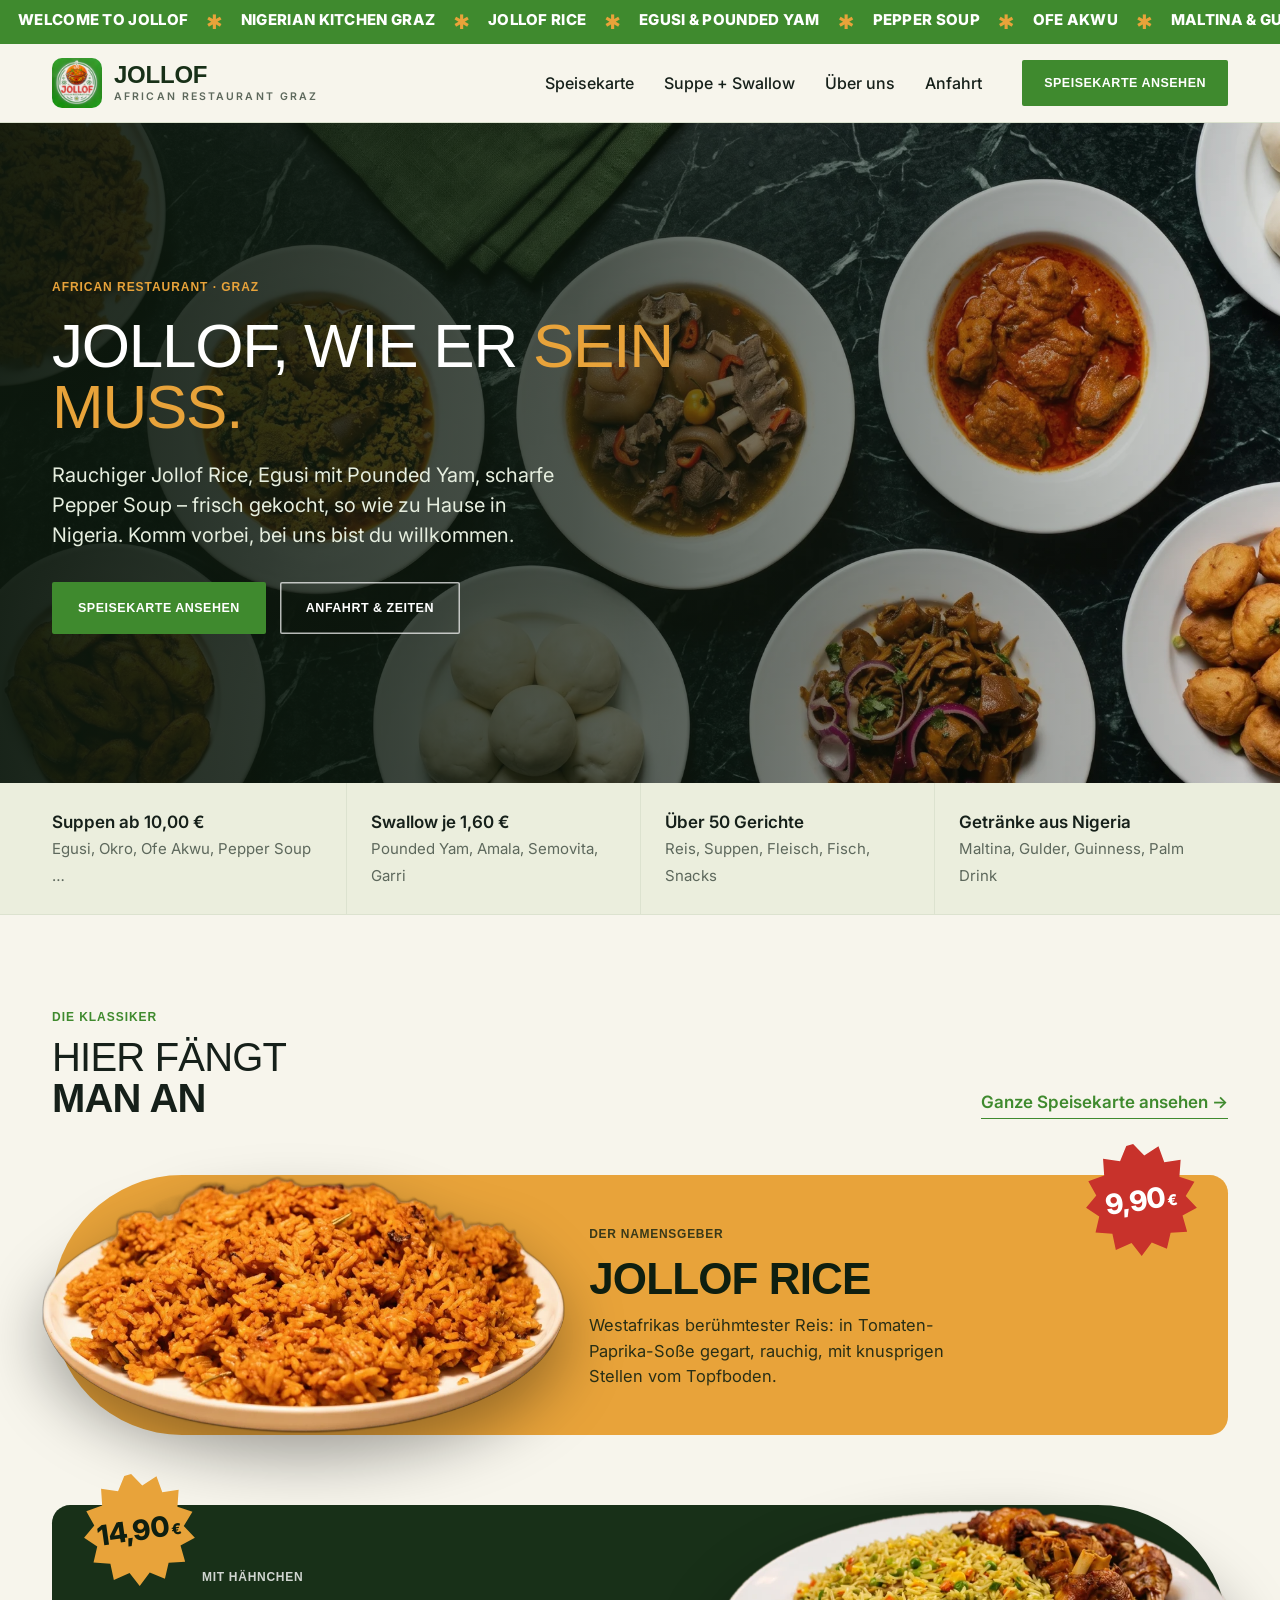
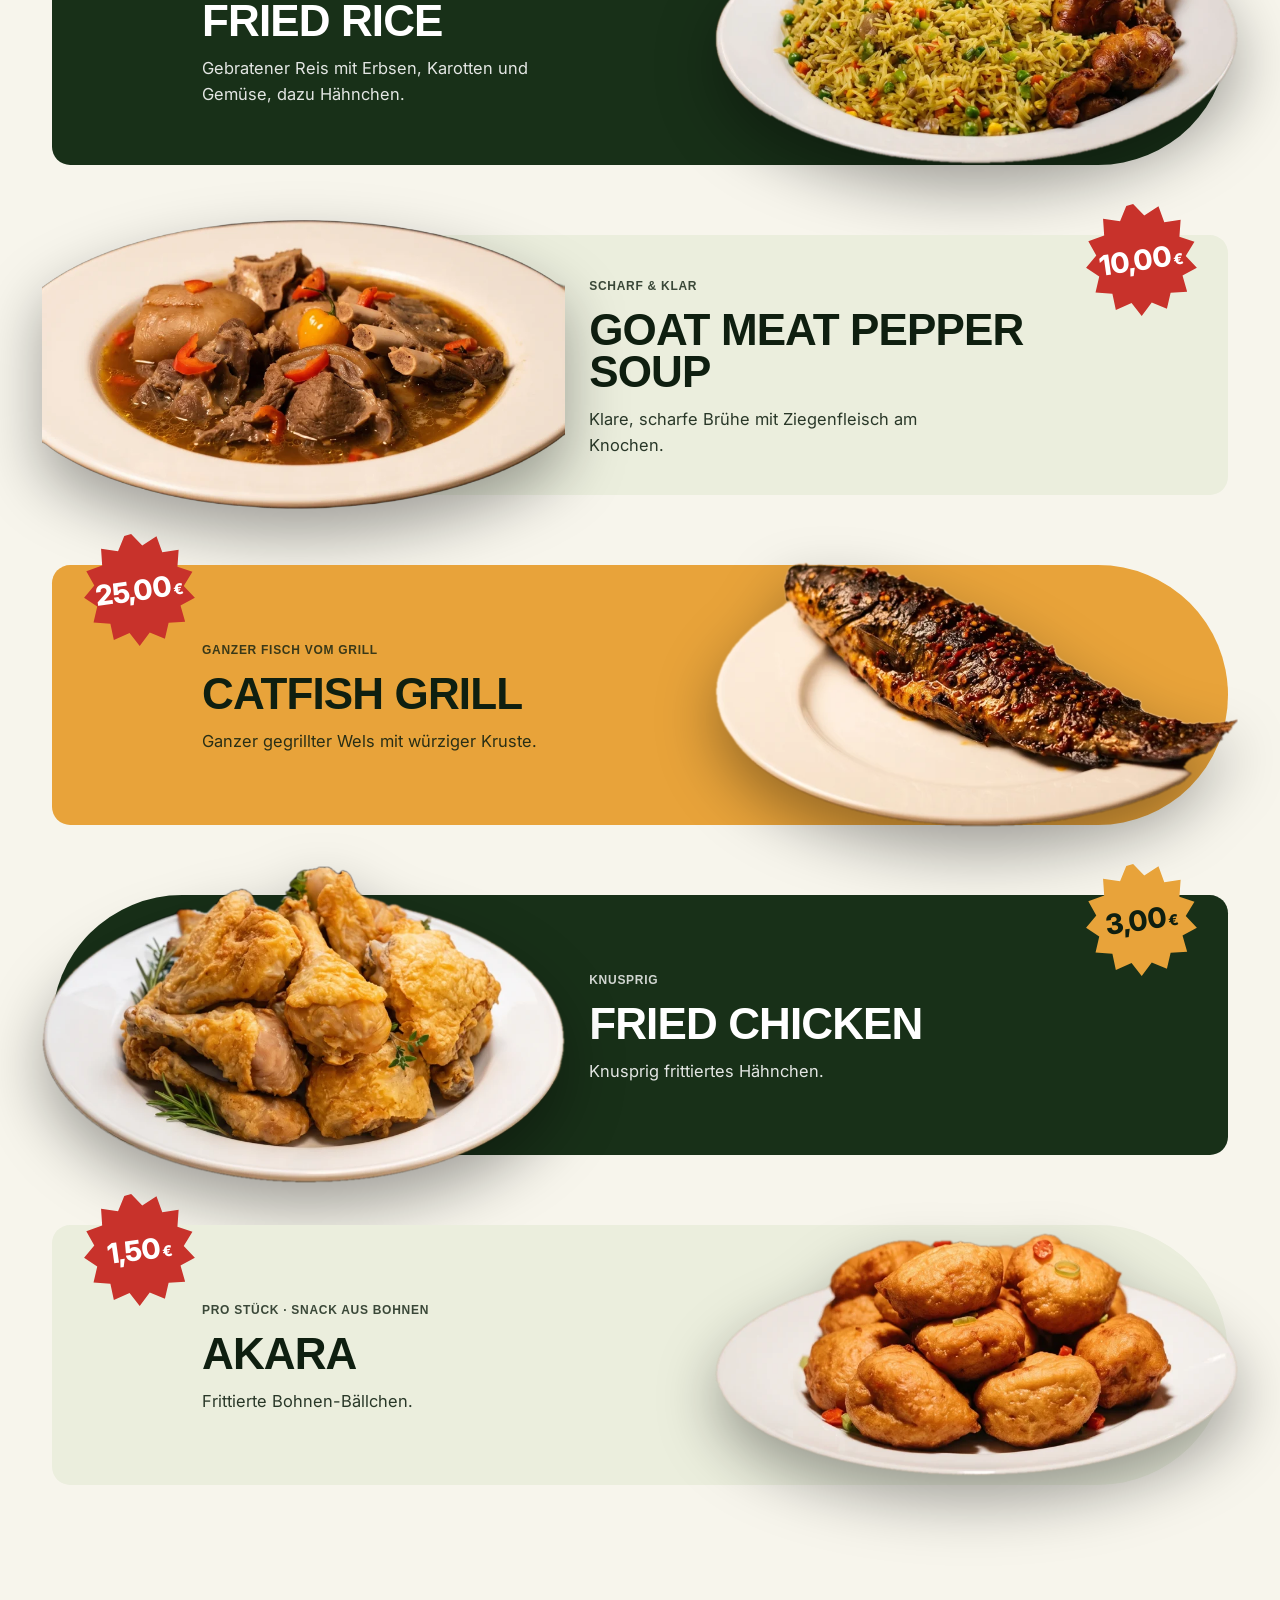
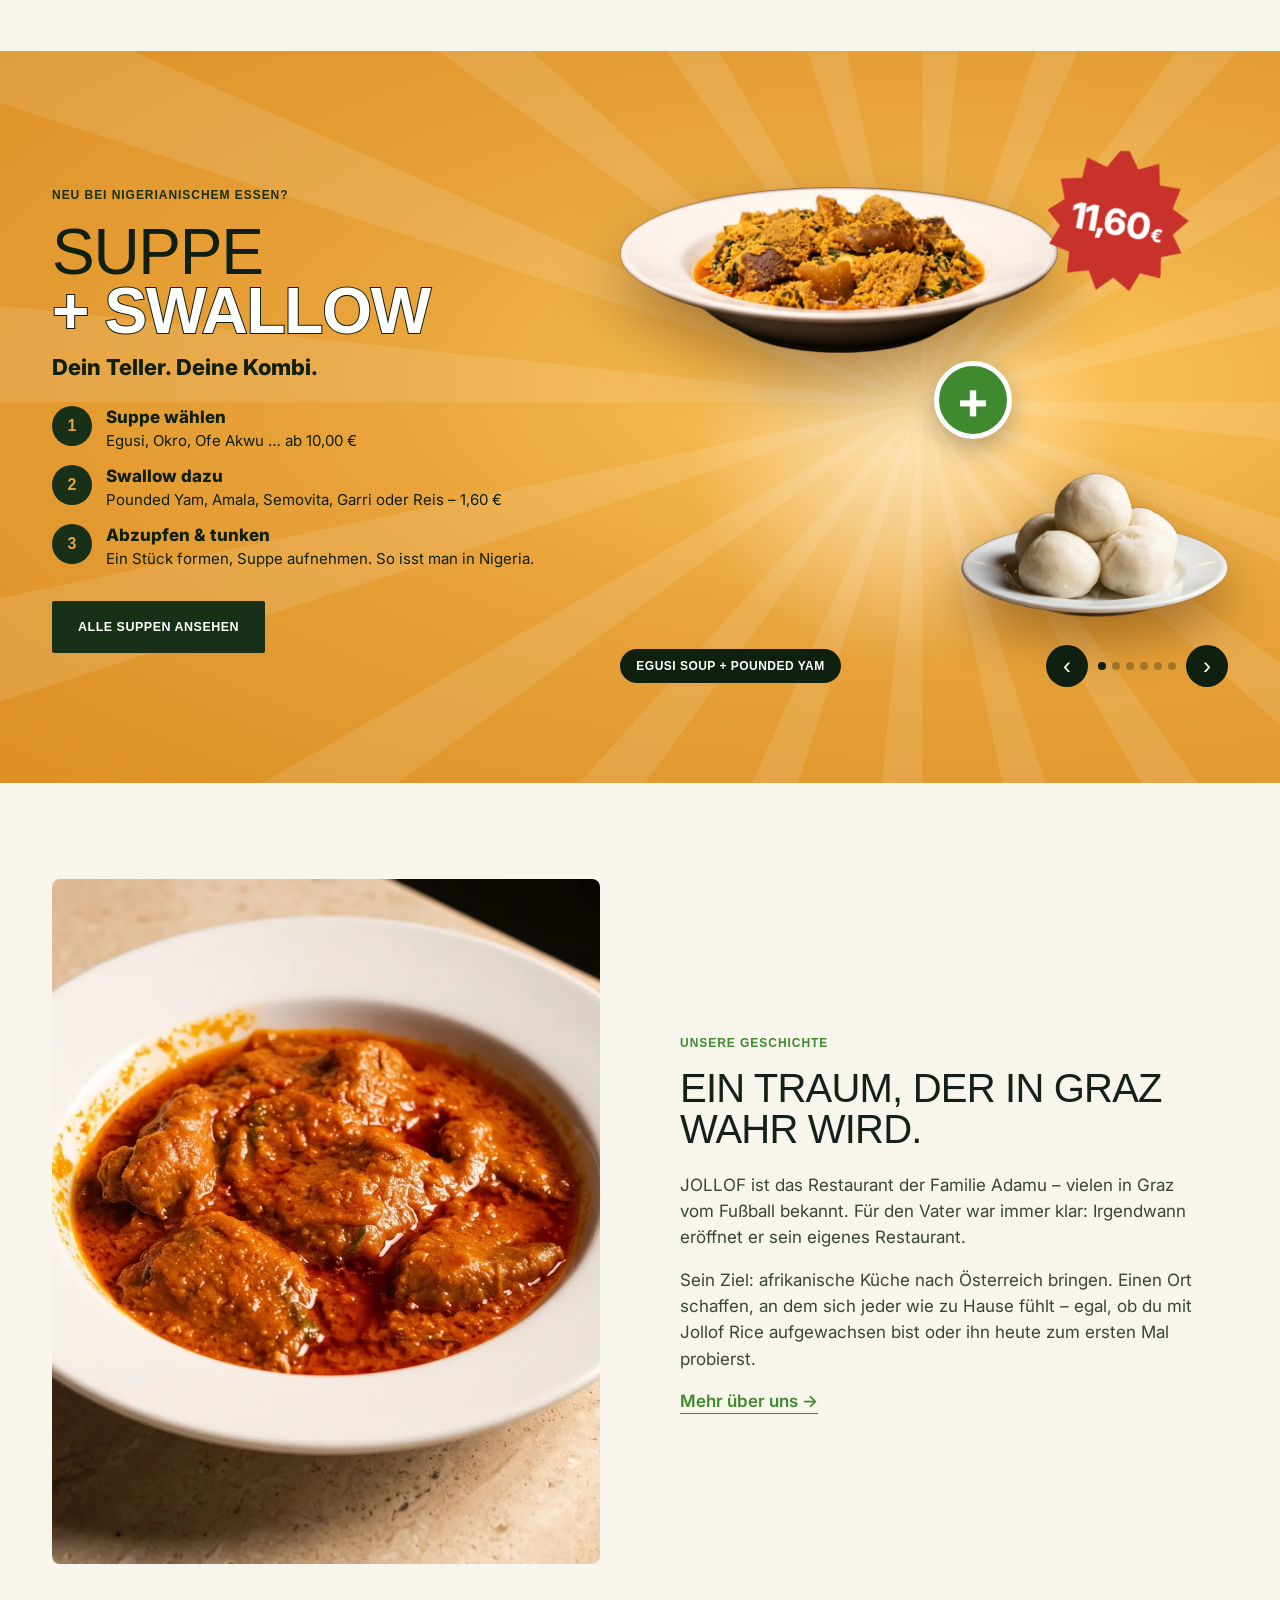
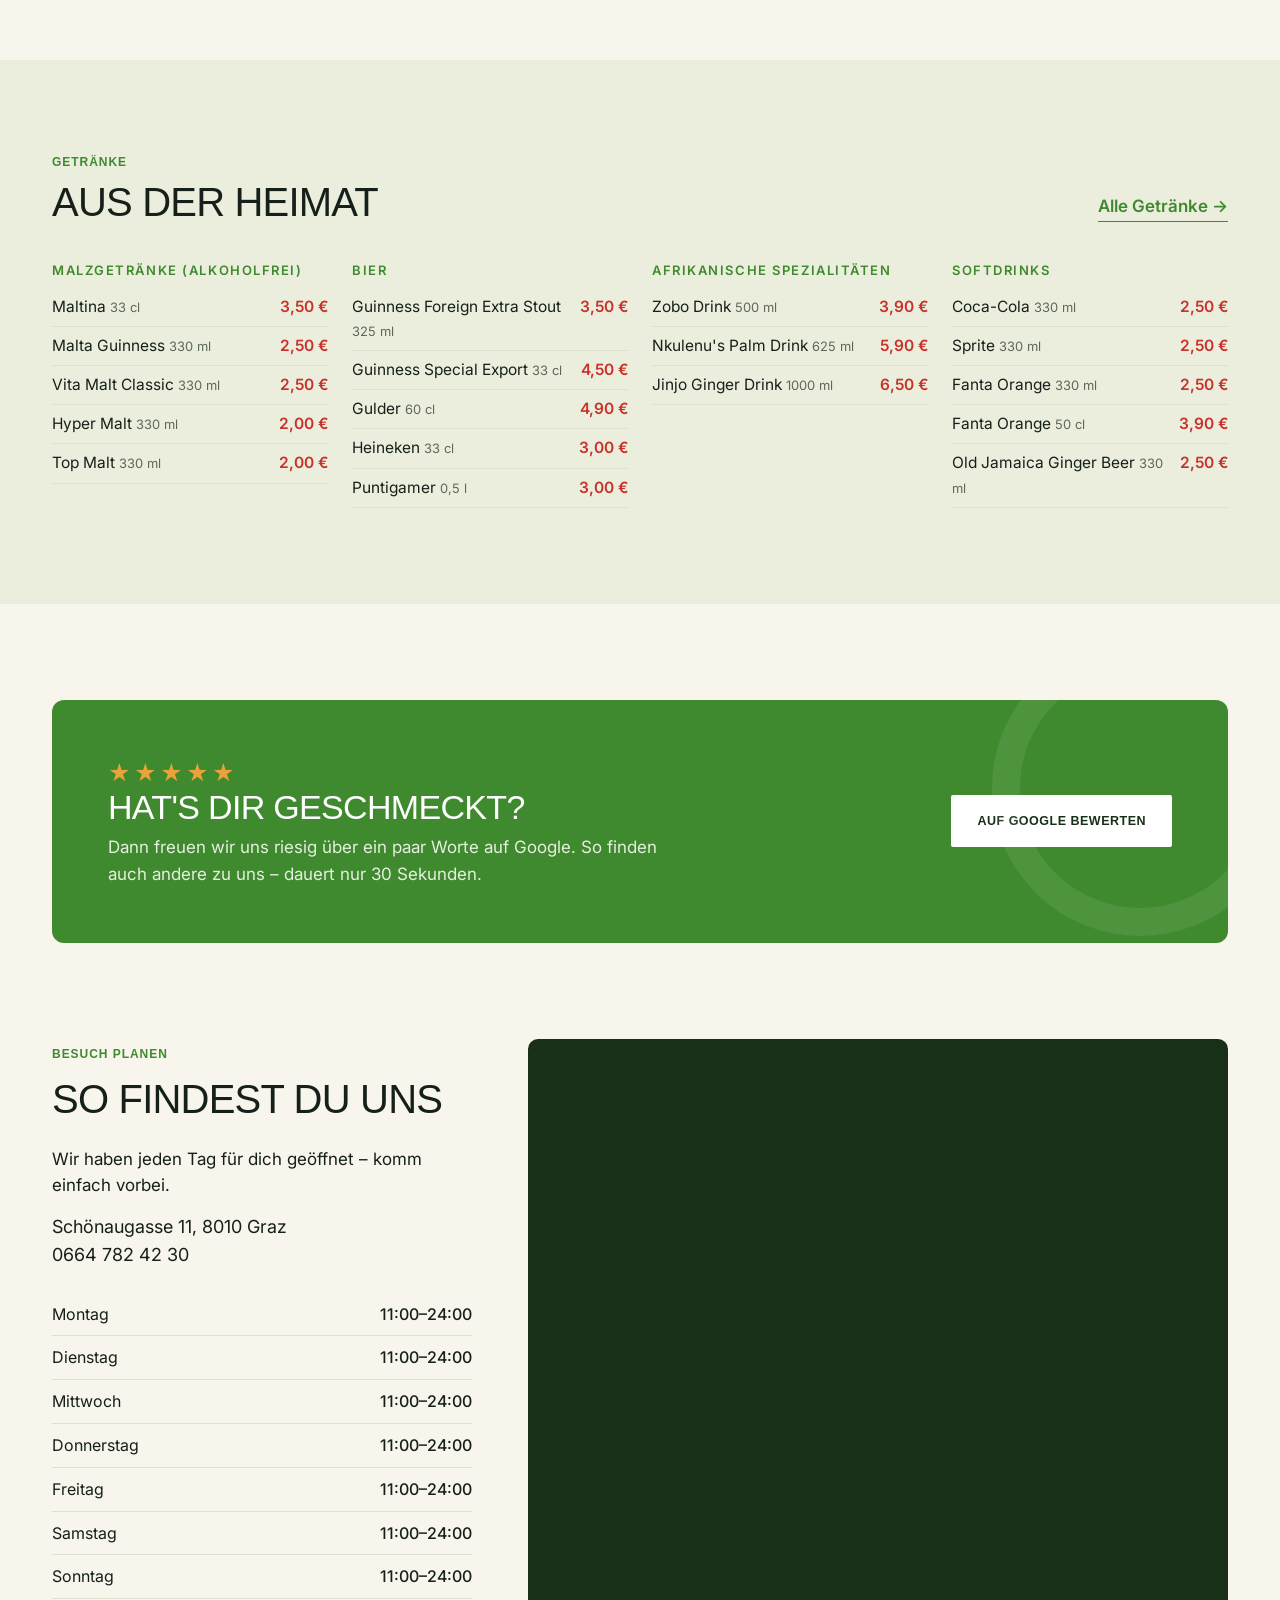
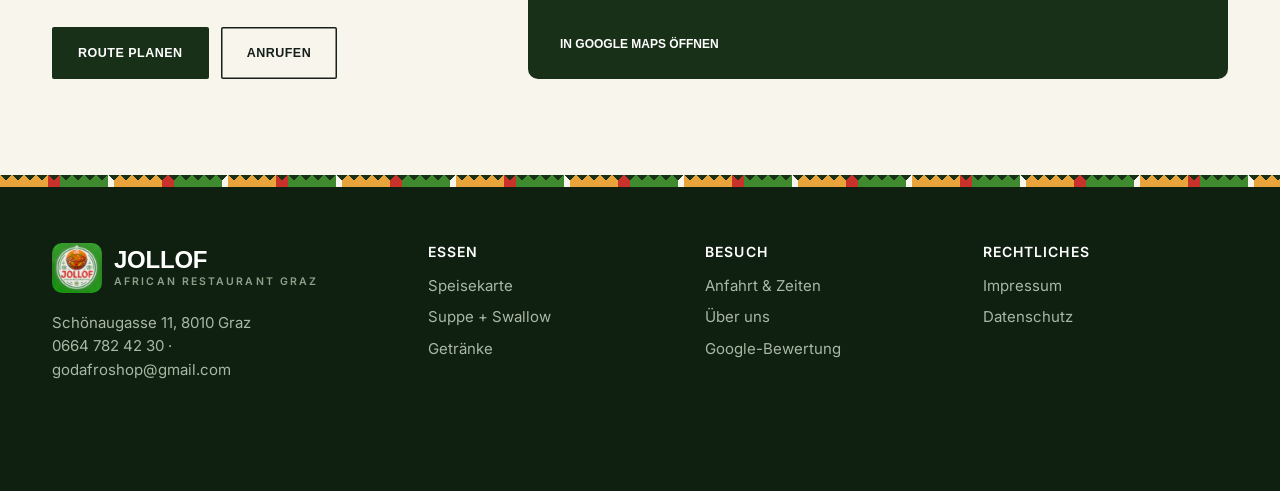
==== index.html @ a64e34a7 "Website-Update 2026-11-02 13:17" ====
<!doctype html>
<html lang="de">
<head>
<meta charset="utf-8">
<meta name="viewport" content="width=device-width, initial-scale=1">
<title>JOLLOF Graz – Nigerianisches &amp; afrikanisches Restaurant | Schönaugasse 11</title>
<meta name="description" content="JOLLOF in Graz: nigerianische und afrikanische Küche – Jollof Rice, Egusi mit Pounded Yam, Pepper Soup und mehr. Täglich 11–24 Uhr, Schönaugasse 11.">
<link rel="canonical" href="https://jollof.at/">

<meta property="og:type" content="website"><meta property="og:locale" content="de_AT"><meta property="og:site_name" content="JOLLOF Graz">
<meta property="og:title" content="JOLLOF Graz – Nigerianisches &amp; afrikanisches Restaurant | Schönaugasse 11"><meta property="og:description" content="JOLLOF in Graz: nigerianische und afrikanische Küche – Jollof Rice, Egusi mit Pounded Yam, Pepper Soup und mehr. Täglich 11–24 Uhr, Schönaugasse 11.">
<meta property="og:url" content="https://jollof.at/"><meta property="og:image" content="https://jollof.at/img/og.jpg">
<meta name="twitter:card" content="summary_large_image">
<link rel="icon" href="img/logo.png"><link rel="apple-touch-icon" href="img/logo.png">
<meta name="theme-color" content="#183018">
<link rel="preconnect" href="https://fonts.googleapis.com"><link rel="preconnect" href="https://fonts.gstatic.com" crossorigin>
<link href="https://fonts.googleapis.com/css2?family=Syncopate:wght@400;700&family=Inter:wght@400;500;600;700;800&display=swap" rel="stylesheet">
<link rel="stylesheet" href="style.css?v=1793613024">
<script type="application/ld+json">{"@context": "https://schema.org", "@type": "Restaurant", "@id": "https://jollof.at/#restaurant", "name": "JOLLOF – African Restaurant Graz", "url": "https://jollof.at/", "logo": "https://jollof.at/img/logo.png", "image": "https://jollof.at/img/og.jpg", "description": "Nigerianisches und afrikanisches Restaurant der Familie Adamu in Graz: Jollof Rice, Egusi mit Pounded Yam, Pepper Soup und mehr.", "servesCuisine": ["Nigerianisch", "Afrikanisch", "Westafrikanisch"], "priceRange": "€", "menu": "https://jollof.at/speisekarte.html", "telephone": "+436647824230", "email": "godafroshop@gmail.com", "hasMap": "https://www.google.com/maps/search/?api=1&query=Sch%C3%B6naugasse+11%2C+8010+Graz", "address": {"@type": "PostalAddress", "streetAddress": "Schönaugasse 11", "postalCode": "8010", "addressLocality": "Graz", "addressRegion": "Steiermark", "addressCountry": "AT"}, "openingHoursSpecification": [{"@type": "OpeningHoursSpecification", "dayOfWeek": ["Monday", "Tuesday", "Wednesday", "Thursday", "Friday", "Saturday", "Sunday"], "opens": "11:00", "closes": "00:00"}]}</script>
</head>
<body>
<div class="marquee" aria-label="JOLLOF"><div class="mq-track"><span>Welcome to JOLLOF</span><i>✱</i><span>Nigerian Kitchen Graz</span><i>✱</i><span>Jollof Rice</span><i>✱</i><span>Egusi &amp; Pounded Yam</span><i>✱</i><span>Pepper Soup</span><i>✱</i><span>Ofe Akwu</span><i>✱</i><span>Maltina &amp; Gulder</span><i>✱</i><span>African Restaurant Graz</span><i>✱</i><span>Welcome to JOLLOF</span><i>✱</i><span>Nigerian Kitchen Graz</span><i>✱</i><span>Jollof Rice</span><i>✱</i><span>Egusi &amp; Pounded Yam</span><i>✱</i><span>Pepper Soup</span><i>✱</i><span>Ofe Akwu</span><i>✱</i><span>Maltina &amp; Gulder</span><i>✱</i><span>African Restaurant Graz</span><i>✱</i><span>Welcome to JOLLOF</span><i>✱</i><span>Nigerian Kitchen Graz</span><i>✱</i><span>Jollof Rice</span><i>✱</i><span>Egusi &amp; Pounded Yam</span><i>✱</i><span>Pepper Soup</span><i>✱</i><span>Ofe Akwu</span><i>✱</i><span>Maltina &amp; Gulder</span><i>✱</i><span>African Restaurant Graz</span><i>✱</i></div></div>
<header class="site"><div class="wrap">
  <a href="index.html" class="logo"><img src="img/logo.png" alt="JOLLOF Logo" width="50" height="50"><span><b>JOLLOF</b><small>African Restaurant Graz</small></span></a>
  <nav class="main"><a href="speisekarte.html">Speisekarte</a><a href="index.html#teller">Suppe + Swallow</a><a href="ueber-uns.html">Über uns</a><a href="kontakt.html">Anfahrt</a></nav>
  <div class="hdr-cta"><a class="btn btn-primary" href="speisekarte.html"><span class="hide-m">Speisekarte ansehen</span><span class="show-m">Speisekarte</span></a></div>
</div></header>

<section class="hero" style="padding:0">
  <img src="img/tischbild.webp" alt="Jollof Rice bei JOLLOF Graz">
  <div class="wrap">
    <div>
      <span class="eyebrow">African Restaurant · Graz</span>
      <h1>Jollof, wie er <em>sein muss.</em></h1>
      <p class="lead">Rauchiger Jollof Rice, Egusi mit Pounded Yam, scharfe Pepper Soup – frisch gekocht, so wie zu Hause in Nigeria. Komm vorbei, bei uns bist du willkommen.</p>
      <div class="ctas">
        <a class="btn btn-primary" href="speisekarte.html">Speisekarte ansehen</a>
        <a class="btn btn-ghost" href="kontakt.html">Anfahrt &amp; Zeiten</a>
      </div>
    </div>
  </div>
</section>

<div class="usps"><div class="wrap">
  <div class="usp"><b>Suppen ab 10,00 €</b><span>Egusi, Okro, Ofe Akwu, Pepper Soup …</span></div>
  <div class="usp"><b>Swallow je 1,60 €</b><span>Pounded Yam, Amala, Semovita, Garri</span></div>
  <div class="usp"><b>Über 50 Gerichte</b><span>Reis, Suppen, Fleisch, Fisch, Snacks</span></div>
  <div class="usp"><b>Getränke aus Nigeria</b><span>Maltina, Gulder, Guinness, Palm Drink</span></div>
</div></div>

<section class="show" id="klassiker">
  <div class="wrap">
    <div class="sec-head"><div><span class="eyebrow">Die Klassiker</span><h2>Hier fängt<br><b>man an</b></h2></div>
      <a class="link-arrow" href="speisekarte.html">Ganze Speisekarte ansehen →</a></div>
    <article class="show-row gold">
  <div class="show-img"><img src="img/cut/jollof-rice.webp" alt="Jollof Rice" loading="lazy"></div>
  <div class="show-txt"><span class="kick">Der Namensgeber</span><h3>Jollof Rice</h3><p>Westafrikas berühmtester Reis: in Tomaten-Paprika-Soße gegart, rauchig, mit knusprigen Stellen vom Topfboden.</p></div>
  <div class="price-burst"><svg class="burst" viewBox="0 0 100 100" aria-hidden="true"><path d="M50 2 58 13 71 7 74 21 88 21 85 35 97 41 88 52 96 63 83 68 85 82 71 81 66 94 54 87 44 97 37 85 23 89 22 75 8 72 13 59 3 50 13 41 8 28 22 25 23 11 37 15 44 3Z"/></svg><b>9,90<small>€</small></b></div>
</article><article class="show-row green rev">
  <div class="show-img"><img src="img/cut/fried-rice.webp" alt="Fried Rice" loading="lazy"></div>
  <div class="show-txt"><span class="kick">Mit Hähnchen</span><h3>Fried Rice</h3><p>Gebratener Reis mit Erbsen, Karotten und Gemüse, dazu Hähnchen.</p></div>
  <div class="price-burst"><svg class="burst" viewBox="0 0 100 100" aria-hidden="true"><path d="M50 2 58 13 71 7 74 21 88 21 85 35 97 41 88 52 96 63 83 68 85 82 71 81 66 94 54 87 44 97 37 85 23 89 22 75 8 72 13 59 3 50 13 41 8 28 22 25 23 11 37 15 44 3Z"/></svg><b>14,90<small>€</small></b></div>
</article><article class="show-row cream">
  <div class="show-img"><img src="img/cut/goat-meat-pepper-soup.webp" alt="Goat Meat Pepper Soup" loading="lazy"></div>
  <div class="show-txt"><span class="kick">Scharf &amp; klar</span><h3>Goat Meat Pepper Soup</h3><p>Klare, scharfe Brühe mit Ziegenfleisch am Knochen.</p></div>
  <div class="price-burst"><svg class="burst" viewBox="0 0 100 100" aria-hidden="true"><path d="M50 2 58 13 71 7 74 21 88 21 85 35 97 41 88 52 96 63 83 68 85 82 71 81 66 94 54 87 44 97 37 85 23 89 22 75 8 72 13 59 3 50 13 41 8 28 22 25 23 11 37 15 44 3Z"/></svg><b>10,00<small>€</small></b></div>
</article><article class="show-row gold rev">
  <div class="show-img"><img src="img/cut/catfish-grill.webp" alt="Catfish Grill" loading="lazy"></div>
  <div class="show-txt"><span class="kick">Ganzer Fisch vom Grill</span><h3>Catfish Grill</h3><p>Ganzer gegrillter Wels mit würziger Kruste.</p></div>
  <div class="price-burst"><svg class="burst" viewBox="0 0 100 100" aria-hidden="true"><path d="M50 2 58 13 71 7 74 21 88 21 85 35 97 41 88 52 96 63 83 68 85 82 71 81 66 94 54 87 44 97 37 85 23 89 22 75 8 72 13 59 3 50 13 41 8 28 22 25 23 11 37 15 44 3Z"/></svg><b>25,00<small>€</small></b></div>
</article><article class="show-row green">
  <div class="show-img"><img src="img/cut/fried-chicken.webp" alt="Fried Chicken" loading="lazy"></div>
  <div class="show-txt"><span class="kick">Knusprig</span><h3>Fried Chicken</h3><p>Knusprig frittiertes Hähnchen.</p></div>
  <div class="price-burst"><svg class="burst" viewBox="0 0 100 100" aria-hidden="true"><path d="M50 2 58 13 71 7 74 21 88 21 85 35 97 41 88 52 96 63 83 68 85 82 71 81 66 94 54 87 44 97 37 85 23 89 22 75 8 72 13 59 3 50 13 41 8 28 22 25 23 11 37 15 44 3Z"/></svg><b>3,00<small>€</small></b></div>
</article><article class="show-row cream rev">
  <div class="show-img"><img src="img/cut/akara.webp" alt="Akara" loading="lazy"></div>
  <div class="show-txt"><span class="kick">Pro Stück · Snack aus Bohnen</span><h3>Akara</h3><p>Frittierte Bohnen-Bällchen.</p></div>
  <div class="price-burst"><svg class="burst" viewBox="0 0 100 100" aria-hidden="true"><path d="M50 2 58 13 71 7 74 21 88 21 85 35 97 41 88 52 96 63 83 68 85 82 71 81 66 94 54 87 44 97 37 85 23 89 22 75 8 72 13 59 3 50 13 41 8 28 22 25 23 11 37 15 44 3Z"/></svg><b>1,50<small>€</small></b></div>
</article>
  </div>
</section>

<section class="poster" id="teller">
  <div class="wrap poster-in">
    <div class="poster-txt">
      <span class="eyebrow">Neu bei nigerianischem Essen?</span>
      <h2>Suppe<br><b>+ Swallow</b></h2>
      <p class="tag">Dein Teller. Deine Kombi.</p>
      <ul class="steps">
        <li><i>1</i><span><b>Suppe wählen</b>Egusi, Okro, Ofe Akwu … ab 10,00 €</span></li>
        <li><i>2</i><span><b>Swallow dazu</b>Pounded Yam, Amala, Semovita, Garri oder Reis – 1,60 €</span></li>
        <li><i>3</i><span><b>Abzupfen &amp; tunken</b>Ein Stück formen, Suppe aufnehmen. So isst man in Nigeria.</span></li>
      </ul>
      <a class="btn btn-dark" href="speisekarte.html">Alle Suppen ansehen</a>
    </div>
    <div class="stage" id="stage">
      <div class="glow"></div>
      <img class="st-soup" id="stSoup" alt="">
      <span class="plus">+</span>
      <img class="st-side" id="stSide" alt="">
      <div class="price-burst big"><svg class="burst" viewBox="0 0 100 100" aria-hidden="true"><path d="M50 2 58 13 71 7 74 21 88 21 85 35 97 41 88 52 96 63 83 68 85 82 71 81 66 94 54 87 44 97 37 85 23 89 22 75 8 72 13 59 3 50 13 41 8 28 22 25 23 11 37 15 44 3Z"/></svg><b id="stPrice"></b></div>
      <div class="st-label"><b id="stName"></b></div>
      <div class="st-nav"><button id="stPrev" aria-label="Vorherige Kombi">‹</button><span id="stDots"></span><button id="stNext" aria-label="Nächste Kombi">›</button></div>
    </div>
  </div>
</section>

<section class="story">
  <div class="wrap">
    <div class="ph"><img src="img/stew.webp" alt="Stew bei JOLLOF" loading="lazy"></div>
    <div>
      <span class="eyebrow">Unsere Geschichte</span>
      <h2>Ein Traum, der in Graz wahr wird.</h2>
      <p>JOLLOF ist das Restaurant der Familie Adamu – vielen in Graz vom Fußball bekannt. Für den Vater war immer klar: Irgendwann eröffnet er sein eigenes Restaurant.</p>
      <p>Sein Ziel: afrikanische Küche nach Österreich bringen. Einen Ort schaffen, an dem sich jeder wie zu Hause fühlt – egal, ob du mit Jollof Rice aufgewachsen bist oder ihn heute zum ersten Mal probierst.</p>
      <a class="link-arrow" href="ueber-uns.html">Mehr über uns →</a>
    </div>
  </div>
</section>

<section class="drinks-strip">
  <div class="wrap">
    <div class="sec-head"><div><span class="eyebrow">Getränke</span><h2>Aus der Heimat</h2></div>
      <a class="link-arrow" href="speisekarte.html#getraenke">Alle Getränke →</a></div>
    <div class="dgrid"><div class="dcol"><h4>Malzgetränke (alkoholfrei)</h4><ul><li><span>Maltina <small style="color:var(--muted)">33 cl</small></span><em>3,50 €</em></li><li><span>Malta Guinness <small style="color:var(--muted)">330 ml</small></span><em>2,50 €</em></li><li><span>Vita Malt Classic <small style="color:var(--muted)">330 ml</small></span><em>2,50 €</em></li><li><span>Hyper Malt <small style="color:var(--muted)">330 ml</small></span><em>2,00 €</em></li><li><span>Top Malt <small style="color:var(--muted)">330 ml</small></span><em>2,00 €</em></li></ul></div><div class="dcol"><h4>Bier</h4><ul><li><span>Guinness Foreign Extra Stout <small style="color:var(--muted)">325 ml</small></span><em>3,50 €</em></li><li><span>Guinness Special Export <small style="color:var(--muted)">33 cl</small></span><em>4,50 €</em></li><li><span>Gulder <small style="color:var(--muted)">60 cl</small></span><em>4,90 €</em></li><li><span>Heineken <small style="color:var(--muted)">33 cl</small></span><em>3,00 €</em></li><li><span>Puntigamer <small style="color:var(--muted)">0,5 l</small></span><em>3,00 €</em></li></ul></div><div class="dcol"><h4>Afrikanische Spezialitäten</h4><ul><li><span>Zobo Drink <small style="color:var(--muted)">500 ml</small></span><em>3,90 €</em></li><li><span>Nkulenu&#x27;s Palm Drink <small style="color:var(--muted)">625 ml</small></span><em>5,90 €</em></li><li><span>Jinjo Ginger Drink <small style="color:var(--muted)">1000 ml</small></span><em>6,50 €</em></li></ul></div><div class="dcol"><h4>Softdrinks</h4><ul><li><span>Coca-Cola <small style="color:var(--muted)">330 ml</small></span><em>2,50 €</em></li><li><span>Sprite <small style="color:var(--muted)">330 ml</small></span><em>2,50 €</em></li><li><span>Fanta Orange <small style="color:var(--muted)">330 ml</small></span><em>2,50 €</em></li><li><span>Fanta Orange <small style="color:var(--muted)">50 cl</small></span><em>3,90 €</em></li><li><span>Old Jamaica Ginger Beer <small style="color:var(--muted)">330 ml</small></span><em>2,50 €</em></li></ul></div></div>
  </div>
</section>

<section>
  <div class="wrap">
    <div class="rev-cta">
      <div><div class="stars">★★★★★</div><h2>Hat's dir geschmeckt?</h2>
        <p>Dann freuen wir uns riesig über ein paar Worte auf Google. So finden auch andere zu uns – dauert nur 30 Sekunden.</p></div>
      <a class="btn" href="https://g.page/r/CbGrePXeiGG7EBM/review">Auf Google bewerten</a>
    </div>
  </div>
</section>

<section class="visit" id="besuch" style="padding-top:0">
  <div class="wrap">
    <div>
      <span class="eyebrow">Besuch planen</span>
      <h2>So findest du uns</h2>
      <p style="margin-bottom:14px">Wir haben jeden Tag für dich geöffnet – komm einfach vorbei.</p>
      <p class="addr">Schönaugasse 11, 8010 Graz<br><a href="tel:+436647824230" style="color:inherit">0664 782 42 30</a></p>
      <table class="hours"><tr><td>Montag</td><td>11:00–24:00</td></tr><tr><td>Dienstag</td><td>11:00–24:00</td></tr><tr><td>Mittwoch</td><td>11:00–24:00</td></tr><tr><td>Donnerstag</td><td>11:00–24:00</td></tr><tr><td>Freitag</td><td>11:00–24:00</td></tr><tr><td>Samstag</td><td>11:00–24:00</td></tr><tr><td>Sonntag</td><td>11:00–24:00</td></tr></table>
      <div class="ctas"><a class="btn btn-dark" href="https://www.google.com/maps/search/?api=1&query=Sch%C3%B6naugasse+11%2C+8010+Graz">Route planen</a><a class="btn btn-line" href="tel:+436647824230">Anrufen</a></div>
    </div>
    <div class="map"><iframe title="Karte: JOLLOF, Schönaugasse 11, 8010 Graz" src="https://maps.google.com/maps?q=Sch%C3%B6naugasse%2011%2C%208010%20Graz&z=16&output=embed" loading="lazy" referrerpolicy="no-referrer-when-downgrade"></iframe><a class="map-btn" href="https://www.google.com/maps/search/?api=1&query=Sch%C3%B6naugasse+11%2C+8010+Graz">In Google Maps öffnen</a></div>
  </div>
</section>

<script>
const C=[{"s": "Egusi Soup", "si": "img/cut/egusi-soup.webp", "w": "Pounded Yam", "wi": "img/cut/pounded-yam.webp", "p": 11.6}, {"s": "Stew", "si": "img/cut/stew.webp", "w": "White Rice", "wi": "img/cut/white-rice.webp", "p": 11.6}, {"s": "Ofe Akwu", "si": "img/cut/ofe-akwu.webp", "w": "Rice and Beans", "wi": "img/cut/rice-and-beans.webp", "p": 12.6}, {"s": "Okro Soup", "si": "img/cut/okro-soup.webp", "w": "Semovita", "wi": "img/cut/semovita.webp", "p": 11.6}, {"s": "Afang Soup", "si": "img/cut/afang-soup.webp", "w": "Pounded Yam", "wi": "img/cut/pounded-yam.webp", "p": 13.2}, {"s": "Vegetable Soup", "si": "img/cut/vegetable-soup.webp", "w": "Amala", "wi": "img/cut/amala.webp", "p": 13.6}];let ci=0,ct;
function showC(i){ci=(i+C.length)%C.length;const c=C[ci];stage.classList.remove('swap');void stage.offsetWidth;stage.classList.add('swap');
  stSoup.src=c.si;stSoup.alt=c.s;stSide.src=c.wi;stSide.alt=c.w;stName.textContent=c.s+' + '+c.w;
  stPrice.innerHTML=c.p.toFixed(2).replace('.',',')+'<small>€</small>';
  stDots.innerHTML=C.map((_,k)=>'<i class="'+(k==ci?'on':'')+'"></i>').join('');}
stPrev.onclick=()=>{showC(ci-1);clearInterval(ct)};stNext.onclick=()=>{showC(ci+1);clearInterval(ct)};
showC(0);ct=setInterval(()=>showC(ci+1),4500);
const io=new IntersectionObserver(es=>es.forEach(x=>{if(x.isIntersecting){x.target.classList.add('in');io.unobserve(x.target)}}),{threshold:.25});
document.querySelectorAll('.show-row').forEach(r=>io.observe(r));
</script>
<div class="band"></div>
<footer><div class="wrap">
  <div><a class="logo" href="index.html"><img src="img/logo.png" alt="" width="50" height="50"><span><b>JOLLOF</b><small style="color:#8fa08a">African Restaurant Graz</small></span></a>
    <p style="margin-top:18px;max-width:300px">Schönaugasse 11, 8010 Graz<br>0664 782 42 30 · godafroshop@gmail.com</p></div>
  <div><h4>Essen</h4><ul><li><a href="speisekarte.html">Speisekarte</a></li><li><a href="index.html#teller">Suppe + Swallow</a></li><li><a href="speisekarte.html#getraenke">Getränke</a></li></ul></div>
  <div><h4>Besuch</h4><ul><li><a href="kontakt.html">Anfahrt &amp; Zeiten</a></li><li><a href="ueber-uns.html">Über uns</a></li><li><a href="https://g.page/r/CbGrePXeiGG7EBM/review">Google-Bewertung</a></li></ul></div>
  <div><h4>Rechtliches</h4><ul><li><a href="impressum.html">Impressum</a></li><li><a href="datenschutz.html">Datenschutz</a></li></ul></div>
</div></footer>
<nav class="mbar">
  <a href="tel:+436647824230"><svg viewBox="0 0 24 24" fill="none" stroke="currentColor" stroke-width="2"><path d="M22 16.9v3a2 2 0 0 1-2.2 2 19.8 19.8 0 0 1-8.6-3.1 19.5 19.5 0 0 1-6-6A19.8 19.8 0 0 1 2.1 4.2 2 2 0 0 1 4.1 2h3a2 2 0 0 1 2 1.7c.1.9.4 1.8.7 2.7a2 2 0 0 1-.5 2.1L8 9.8a16 16 0 0 0 6 6l1.3-1.3a2 2 0 0 1 2.1-.4c.9.3 1.8.6 2.7.7a2 2 0 0 1 1.7 2z"/></svg>Anrufen</a>
  <a href="https://www.google.com/maps/search/?api=1&query=Sch%C3%B6naugasse+11%2C+8010+Graz"><svg viewBox="0 0 24 24" fill="none" stroke="currentColor" stroke-width="2"><path d="M12 22s-7-6.2-7-12a7 7 0 0 1 14 0c0 5.8-7 12-7 12z"/><circle cx="12" cy="10" r="2.5"/></svg>Route</a>
  <a class="go" href="speisekarte.html">Speisekarte</a>
</nav>
</body>
</html>
---- style.css ----
/* JOLLOF – auf Basis des Baobab-Templates, Farben aus dem Logo */
:root{
  --paper:#f7f5ec; --cream:#ebeedd; --ink:#16201a; --muted:#5d685c; --line:#dce2cf;
  --green:#3f8a2e; --green-h:#337325; --green-d:#183018; --green-dd:#0f1f10;
  --red:#c8322b; --gold:#e8a33a;
  --serif:'Syncopate',sans-serif; --sans:'Inter',system-ui,sans-serif;
}
*{box-sizing:border-box;margin:0;padding:0}
html{scroll-behavior:smooth}
body{background:var(--paper);color:var(--ink);font:400 17px/1.55 var(--sans);-webkit-font-smoothing:antialiased}
img{display:block;max-width:100%;height:auto}
a{color:inherit;text-decoration:none}
.wrap{max-width:1240px;margin:0 auto;padding:0 32px}
.btn{display:inline-flex;align-items:center;justify-content:center;gap:8px;height:52px;padding:0 26px;border-radius:2px;font:700 12.5px/1 var(--serif);text-transform:uppercase;letter-spacing:.04em;cursor:pointer;border:0;transition:background .15s}
.btn-primary{background:var(--green);color:#fff}
.btn-primary:hover{background:var(--green-h)}
.btn-ghost{background:transparent;color:#fff;box-shadow:inset 0 0 0 1.5px rgba(255,255,255,.7)}
.btn-ghost:hover{background:rgba(255,255,255,.1)}
.btn-dark{background:var(--green-d);color:#fff}
.btn-line{background:transparent;color:var(--ink);box-shadow:inset 0 0 0 1.5px var(--ink)}
.eyebrow{font:700 12px/1 var(--serif);letter-spacing:.08em;text-transform:uppercase;color:var(--green)}
h1,h2,h3{font-family:var(--serif);font-weight:400;text-transform:uppercase;letter-spacing:-.02em;line-height:1}
h2{font-size:40px;line-height:1.02}
h2 b,h1 b{font-weight:700}
.todo{background:#fde6d2;color:#7a2e0b;padding:0 .3em;border-radius:3px;font-weight:500}

/* Muster-Band (Ornament aus dem Logo, als CSS) */
.band{height:12px;background:
  linear-gradient(135deg,var(--green-d) 25%,transparent 25%) -6px 0/12px 12px,
  linear-gradient(225deg,var(--green-d) 25%,transparent 25%) -6px 0/12px 12px,
  repeating-linear-gradient(90deg,var(--gold) 0 48px,var(--red) 48px 60px,var(--green) 60px 108px,var(--paper) 108px 114px)}

/* Topbar + Kopf */
.topbar{background:var(--green-d);color:#dfe8d6;font-size:14px}
.topbar a{color:inherit;text-decoration:none}
.topbar .wrap{display:flex;justify-content:flex-end;align-items:center;height:38px}
header.site{background:var(--paper);border-bottom:1px solid var(--line);position:sticky;top:0;z-index:20}
header.site .wrap{display:flex;align-items:center;height:78px;gap:40px}
.logo{display:flex;align-items:center;gap:12px;line-height:1}
.logo img{width:50px;height:50px;border-radius:10px}
.logo b{display:block;font:700 24px/1 var(--serif);color:var(--green-d);letter-spacing:-.01em}
.logo small{display:block;white-space:nowrap;font:600 10.5px/1 var(--sans);letter-spacing:.2em;text-transform:uppercase;color:var(--muted);margin-top:5px}
nav.main{display:flex;gap:30px;font-weight:500;font-size:16px;margin-left:auto}
nav.main a:hover,nav.main a[aria-current]{color:var(--green)}
.hdr-cta{display:flex;align-items:center;gap:22px}
.hdr-cta .btn{height:46px;padding:0 22px}

/* Hero */
.hero{position:relative;min-height:660px;color:#fff;display:flex;align-items:center;overflow:hidden;background:var(--green-dd)}
.hero>img{position:absolute;inset:0;width:100%;height:100%;object-fit:cover;object-position:50% 50%}
.hero::before{content:"";position:absolute;inset:0;background:linear-gradient(90deg,rgba(12,24,13,.94) 0%,rgba(12,24,13,.72) 45%,rgba(12,24,13,.1) 100%);z-index:1}
.hero .wrap{position:relative;z-index:2;display:grid;grid-template-columns:1fr;gap:64px;align-items:center;width:100%;padding-top:60px;padding-bottom:60px}
.hero .eyebrow{color:var(--gold)}
.hero h1{font-size:62px;line-height:.98;max-width:640px;margin-top:18px}
.hero h1 em{font-style:normal;color:var(--gold)}
.hero p.lead{font-size:20px;line-height:1.5;margin:22px 0 32px;max-width:520px;color:#e6eedf}
.hero .ctas{display:flex;gap:14px;flex-wrap:wrap}

/* Teller-Baukasten */
.builder{background:var(--paper);color:var(--ink);border-radius:12px;padding:26px;box-shadow:0 24px 60px rgba(0,0,0,.35)}
.builder h3{font-size:19px;line-height:1.1;margin-bottom:8px}
.builder>p{font-size:14.5px;color:var(--muted);margin-bottom:16px}
.b-imgs{display:grid;grid-template-columns:1.35fr 1fr;gap:8px;margin-bottom:16px}
.b-imgs img{aspect-ratio:1;width:100%;object-fit:cover;border-radius:8px;background:var(--cream)}
.field{display:block;margin-bottom:10px}
.field span{display:block;font-size:12px;font-weight:600;letter-spacing:.06em;color:var(--muted);margin-bottom:5px;text-transform:uppercase}
.field select{width:100%;height:48px;border:1px solid var(--line);border-radius:6px;background:#fff;padding:0 14px;font:500 16px var(--sans);color:var(--ink)}
.b-sum{display:flex;justify-content:space-between;align-items:baseline;border-top:1px dashed var(--line);margin-top:6px;padding-top:12px}
.b-sum b{font:800 30px var(--sans);color:var(--green-d)}
.b-sum span{font-size:13.5px;color:var(--muted)}

/* Fakten-Leiste */
.usps{background:var(--cream);border-bottom:1px solid var(--line)}
.usps .wrap{display:grid;grid-template-columns:repeat(4,1fr)}
.usp{padding:26px 24px;border-left:1px solid var(--line)}
.usp:first-child{border-left:0;padding-left:0}
.usp b{display:block;font-size:17px;font-weight:600}
.usp span{font-size:15px;color:var(--muted)}

/* Gerichte */
section{padding:96px 0}
.sec-head{display:flex;justify-content:space-between;align-items:end;margin-bottom:40px;gap:24px}
.sec-head .eyebrow{margin-bottom:14px;display:block}
.link-arrow{font-weight:600;color:var(--green);border-bottom:1.5px solid currentColor;padding-bottom:2px;white-space:nowrap}
.dishes{display:grid;grid-template-columns:repeat(3,1fr);gap:28px}
.dish{background:#fff;border:1px solid var(--line);border-radius:8px;overflow:hidden;display:flex;flex-direction:column}
.dish .ph{aspect-ratio:4/3;overflow:hidden;position:relative;background:var(--green-dd)}
.dish .ph img{width:100%;height:100%;object-fit:cover;transition:transform .6s}
.dish:hover .ph img{transform:scale(1.04)}
.dish .body{padding:22px 22px 24px;display:flex;flex-direction:column;flex:1}
.dish h3{font-size:19px;display:flex;justify-content:space-between;align-items:baseline;gap:12px}
.dish h3 em{font:700 17px var(--sans);font-style:normal;color:var(--red);white-space:nowrap}
.dish p{color:var(--muted);font-size:15.5px;margin-top:8px}

/* Suppe + Swallow (grüner Block) */
.combo{background:var(--green-d);color:#e6eedf;padding:0}
.combo .wrap{display:grid;grid-template-columns:1.05fr 1fr;padding:0;max-width:none}
.combo .txt{padding:88px 72px 88px max(32px,calc((100vw - 1240px)/2 + 32px))}
.combo .eyebrow{color:var(--gold)}
.combo h2{margin:14px 0 14px;color:#fff}
.combo .price{font:700 16px var(--sans);color:var(--gold);letter-spacing:.02em}
.combo p.t{margin-top:14px;max-width:520px}
.lists{display:grid;grid-template-columns:1fr 1fr;gap:28px;margin:28px 0 34px}
.lists h4{font:600 13px var(--sans);letter-spacing:.12em;text-transform:uppercase;color:var(--gold);margin-bottom:8px}
.lists li{list-style:none;display:flex;justify-content:space-between;gap:10px;padding:9px 0;border-bottom:1px solid rgba(255,255,255,.14);font-size:16px}
.lists li b{font-weight:600;color:#fff}
.combo .ph{min-height:100%;position:relative;background:var(--green-dd)}
.combo .ph img{position:absolute;inset:0;width:100%;height:100%;object-fit:cover}
.combo .ph img+img{inset:auto 28px 28px auto;width:38%;height:auto;aspect-ratio:1;border-radius:10px;box-shadow:0 20px 40px rgba(0,0,0,.45);border:4px solid var(--paper)}

/* Über uns */
.story .wrap{display:grid;grid-template-columns:1fr 1fr;gap:80px;align-items:center}
.story .ph{aspect-ratio:4/5;border-radius:8px;overflow:hidden;background:var(--green-dd)}
.story .ph img{width:100%;height:100%;object-fit:cover}
.story h2{margin:14px 0 22px}
.story p{color:#3a443a;margin-bottom:16px;max-width:520px}

/* Getränke-Streifen */
.drinks-strip{background:var(--cream)}
.dgrid{display:grid;grid-template-columns:repeat(4,1fr);gap:24px}
.dcol h4{font:600 13px var(--sans);letter-spacing:.12em;text-transform:uppercase;color:var(--green);margin-bottom:10px}
.dcol li{list-style:none;display:flex;justify-content:space-between;gap:8px;padding:7px 0;border-bottom:1px solid var(--line);font-size:15.5px}
.dcol li em{font-style:normal;font-weight:600;color:var(--red);white-space:nowrap}

/* Bewertung */
.rev-cta{background:var(--green);color:#fff;border-radius:12px;padding:56px;display:grid;grid-template-columns:1fr auto;gap:32px;align-items:center;position:relative;overflow:hidden}
.rev-cta::after{content:"";position:absolute;right:-60px;top:-60px;width:240px;height:240px;border-radius:50%;border:28px solid rgba(255,255,255,.08)}
.rev-cta h2{font-size:34px}
.rev-cta p{color:#e6f0df;margin-top:10px;max-width:560px}
.rev-cta .stars{color:var(--gold);font-size:22px;letter-spacing:3px}
.rev-cta .btn{background:#fff;color:var(--green-d)}

/* Besuch */
.visit .wrap{display:grid;grid-template-columns:420px 1fr;gap:56px}
.visit h2{margin:14px 0 26px}
.addr{font-size:18px;margin-bottom:24px}
.hours{width:100%;border-collapse:collapse;margin-bottom:28px;font-size:16px}
.hours td{padding:9px 0;border-bottom:1px solid var(--line)}
.hours td:last-child{text-align:right;font-weight:500}
.visit .ctas{display:flex;gap:12px;flex-wrap:wrap}
.map{border-radius:10px;overflow:hidden;min-height:440px;position:relative;background:var(--green-d);color:#cfdcc6;display:grid;place-items:center;text-align:center;padding:32px}
.map img{width:120px;border-radius:16px;margin:0 auto 18px}

/* Unterseiten */
.page-head{background:var(--green-d);color:#fff;padding:72px 0 64px}
.page-head .eyebrow{color:var(--gold)}
.page-head h1{font-size:52px;line-height:1;margin-top:16px}
.prose{max-width:760px;padding:64px 32px 96px;margin:0 auto}
.prose p{margin-bottom:16px;color:#3a443a}

footer{background:var(--green-dd);color:#a9b8a4;padding:56px 0 110px;font-size:15px}
footer .wrap{display:grid;grid-template-columns:1.4fr 1fr 1fr 1fr;gap:32px}
footer .logo b{color:#fff}

/* Laufband */
.marquee{background:var(--green);color:#fff;overflow:hidden;white-space:nowrap;height:44px;display:flex;align-items:center}
.mq-track{display:inline-flex;animation:mq 38s linear infinite}
.mq-track span{font:800 15px/1 var(--sans);text-transform:uppercase;letter-spacing:.02em;padding:0 18px}
.mq-track i{font-style:normal;color:var(--gold);font-size:20px;line-height:1}
@keyframes mq{to{transform:translateX(-33.333%)}}
@media (prefers-reduced-motion:reduce){.mq-track{animation:none}}
footer h4{color:#fff;font:600 14px var(--sans);letter-spacing:.08em;text-transform:uppercase;margin-bottom:14px}
footer li{list-style:none;margin-bottom:8px}
footer a:hover{color:#fff}

.mbar{display:none}
.show-m{display:none}

@media (max-width:900px){
  body{font-size:16px}
  .wrap{padding:0 18px}
  .topbar{font-size:13px}.hide-m{display:none}.show-m{display:inline}
  .topbar .wrap{justify-content:center}
  header.site .wrap{height:64px}
  .logo img{width:40px;height:40px}.logo b{font-size:23px}.logo small{font-size:9px;letter-spacing:.16em}
  nav.main{display:none}
  .hdr-cta{margin-left:auto}
  .hdr-cta .btn{height:40px;padding:0 16px;font-size:15px}
  .hero{min-height:0;align-items:flex-end}
  .hero::before{background:linear-gradient(180deg,rgba(12,24,13,.3) 0%,rgba(12,24,13,.6) 35%,rgba(12,24,13,.95) 70%)}
  .hero .wrap{grid-template-columns:1fr;padding-top:170px;padding-bottom:34px;gap:32px}
  .hero h1{font-size:34px}
  .hero p.lead{font-size:16.5px;margin:14px 0 22px}
  .hero .ctas .btn{flex:1;padding:0 10px;height:50px;font-size:10.5px;letter-spacing:0;white-space:nowrap}
  .usps .wrap{grid-template-columns:1fr 1fr}
  .usp{padding:18px 14px;border-left:0;border-top:1px solid var(--line)}
  .usp:nth-child(odd){padding-left:0}
  .usp:nth-child(-n+2){border-top:0}
  .usp b{font-size:14.5px}.usp span{font-size:13px}
  section{padding:60px 0}
  h2{font-size:26px}
  .sec-head{flex-direction:column;align-items:flex-start;margin-bottom:26px}
  .dishes{grid-template-columns:1fr;gap:18px}
  .combo .wrap{grid-template-columns:1fr}
  .combo .txt{padding:56px 18px}
  .combo .ph{min-height:320px}
  .lists{grid-template-columns:1fr}
  .story .wrap,.visit .wrap{grid-template-columns:1fr;gap:32px}
  .dgrid{grid-template-columns:1fr 1fr}
  .rev-cta{grid-template-columns:1fr;padding:34px 24px}.rev-cta h2{font-size:24px}
  .map{min-height:260px}
  .page-head{padding:48px 0 40px}.page-head h1{font-size:30px}
  .prose{padding:44px 18px 72px}
  footer .wrap{grid-template-columns:1fr 1fr}
  .mbar{display:grid;grid-template-columns:1fr 1fr 1.3fr;gap:8px;position:fixed;left:0;right:0;bottom:0;z-index:30;background:var(--paper);border-top:1px solid var(--line);padding:10px 12px calc(10px + env(safe-area-inset-bottom))}
  .mbar a{height:48px;border-radius:6px;display:flex;align-items:center;justify-content:center;gap:7px;font-weight:600;font-size:15px;box-shadow:inset 0 0 0 1.5px var(--line);background:#fff}
  .mbar a.go{background:var(--green);color:#fff;box-shadow:none}
  .mbar svg{width:18px;height:18px}
}

/* ---------- Klassiker: Gerichte gleiten beim Scrollen herein ---------- */
.show .sec-head{margin-bottom:56px}
.show h2 b,.poster h2 b{font-weight:700}
.show-row{position:relative;display:grid;grid-template-columns:1.05fr 1fr;align-items:center;gap:24px;margin:0 0 70px;
  border-radius:200px 28px 28px 200px;padding:34px 150px 34px 0;min-height:260px}
.show-row.rev{grid-template-columns:1fr 1.05fr;border-radius:28px 200px 200px 28px;padding:34px 0 34px 150px}
.show-row.rev .show-img{order:2}
.show-row.gold{background:var(--gold);color:var(--green-dd)}
.show-row.green{background:var(--green-d);color:#fff}
.show-row.cream{background:var(--cream);color:var(--green-dd)}
.show-img{position:relative;margin:-70px 0 -70px -10px}
.show-row.rev .show-img{margin:-70px -10px -70px 0}
.show-img img{width:100%;filter:drop-shadow(0 26px 30px rgba(0,0,0,.35));transform:translateX(-90px) rotate(-6deg);opacity:0;transition:transform .9s cubic-bezier(.2,.8,.2,1),opacity .6s}
.show-row.rev .show-img img{transform:translateX(90px) rotate(6deg)}
.show-row.in .show-img img{transform:none;opacity:1}
.show-txt{opacity:0;transform:translateY(24px);transition:all .7s .15s}
.show-row.in .show-txt{opacity:1;transform:none}
.show-txt .kick{font:700 12px var(--serif);text-transform:uppercase;letter-spacing:.06em;opacity:.8}
.show-txt h3{font-size:44px;font-weight:700;line-height:.95;margin:12px 0 14px}
.show-txt p{max-width:400px;font-size:16.5px;opacity:.88}
.price-burst{position:absolute;width:118px;height:118px;display:grid;place-items:center;right:28px;top:-34px;transform:rotate(-8deg) scale(.6);opacity:0;transition:all .5s .45s cubic-bezier(.3,1.6,.5,1)}
.show-row.rev .price-burst{right:auto;left:28px}
.show-row.in .price-burst{transform:rotate(-8deg) scale(1);opacity:1}
.burst{position:absolute;inset:0;width:100%;height:100%;fill:var(--red)}
.show-row.green .burst{fill:var(--gold)}.show-row.green .price-burst b{color:var(--green-dd)}
.price-burst b{position:relative;font:800 28px/1 var(--sans);color:#fff;letter-spacing:-.02em}
.price-burst small{font-size:15px;margin-left:2px}

/* ---------- Kombi-Poster ---------- */
.poster{background:radial-gradient(120% 90% at 75% 45%,#ffc75a 0%,var(--gold) 40%,#d98a1f 100%);color:var(--green-dd);overflow:hidden;position:relative}
.poster::before{content:"";position:absolute;inset:0;background:repeating-conic-gradient(from 0deg at 72% 48%,rgba(255,255,255,.10) 0 6deg,transparent 6deg 18deg);pointer-events:none}
.poster-in{position:relative;display:grid;grid-template-columns:1fr 1.15fr;gap:40px;align-items:center}
.poster .eyebrow{color:var(--green-d)}
.poster h2{font-size:64px;line-height:.92;margin:16px 0 14px;color:var(--green-dd)}
.poster h2 b{color:#fff;-webkit-text-stroke:2px var(--green-dd);paint-order:stroke fill}
.poster .tag{font:800 22px var(--sans);margin-bottom:26px}
.steps{list-style:none;margin-bottom:32px;display:grid;gap:14px}
.steps li{display:flex;gap:14px;align-items:flex-start}
.steps i{flex:none;width:40px;height:40px;border-radius:50%;background:var(--green-d);color:var(--gold);display:grid;place-items:center;font:700 16px var(--serif);font-style:normal}
.steps b{display:block;font-weight:800;font-size:17px}
.steps span{font-size:15px;line-height:1.4}
.stage{position:relative;height:540px}
.glow{position:absolute;left:8%;top:12%;width:78%;aspect-ratio:1;border-radius:50%;background:radial-gradient(circle,rgba(255,255,255,.55),transparent 65%)}
.st-soup{position:absolute;left:0;top:40px;width:72%;filter:drop-shadow(0 30px 34px rgba(80,40,0,.45))}
.st-side{position:absolute;right:0;bottom:70px;width:44%;filter:drop-shadow(0 24px 26px rgba(80,40,0,.45))}
.plus{position:absolute;left:58%;top:47%;width:78px;height:78px;margin:-39px 0 0 -39px;border-radius:50%;background:var(--green);color:#fff;display:grid;place-items:center;font:700 52px/1 var(--sans);box-shadow:0 10px 24px rgba(0,0,0,.25);border:5px solid #fff;z-index:2}
.price-burst.big{position:absolute;width:150px;height:150px;right:6%;top:0;left:auto;opacity:1;transform:rotate(10deg);transition:none}
.price-burst.big b{font-size:36px}.price-burst.big small{font-size:18px}
.st-label{position:absolute;left:0;bottom:4px;background:var(--green-dd);color:#fff;padding:10px 16px;border-radius:999px;font:700 12px var(--serif);text-transform:uppercase;letter-spacing:.04em}
.st-nav{position:absolute;right:0;bottom:0;display:flex;align-items:center;gap:10px}
.st-nav button{width:42px;height:42px;border-radius:50%;border:0;background:var(--green-dd);color:#fff;font-size:24px;cursor:pointer}
#stDots{display:flex;gap:6px}#stDots i{width:8px;height:8px;border-radius:50%;background:rgba(15,31,16,.3)}#stDots i.on{background:var(--green-dd)}
.stage.swap .st-soup{animation:inL .7s cubic-bezier(.2,.8,.2,1)}.stage.swap .st-side{animation:inR .7s .1s cubic-bezier(.2,.8,.2,1) both}
.stage.swap .price-burst.big{animation:pop .5s .35s cubic-bezier(.3,1.6,.5,1) both}
@keyframes inL{from{transform:translateX(-60px) rotate(-8deg);opacity:0}}
@keyframes inR{from{transform:translateX(60px) rotate(8deg);opacity:0}}
@keyframes pop{from{transform:rotate(10deg) scale(.4);opacity:0}}
@media (prefers-reduced-motion:reduce){.show-img img,.show-txt,.price-burst{transition:none;transform:none;opacity:1}.stage.swap *{animation:none!important}}

@media (max-width:900px){
  .show .sec-head{margin-bottom:76px}
  .show-row,.show-row.rev{grid-template-columns:1fr;border-radius:28px;padding:0 22px 30px;margin:0 0 76px;min-height:0}
  .show-row.rev .show-img{order:0}
  .show-img,.show-row.rev .show-img{margin:-48px auto 0;max-width:330px}
  .show-txt h3{font-size:30px}
  .price-burst,.show-row.rev .price-burst{width:92px;height:92px;right:12px;left:auto;top:-30px}
  .price-burst b{font-size:22px}
  .poster-in{grid-template-columns:1fr;gap:10px}
  .poster h2{font-size:40px}
  .poster .tag{font-size:18px}
  .stage{height:380px}
  .price-burst.big{width:108px;height:108px}.price-burst.big b{font-size:26px}
  .plus{width:60px;height:60px;margin:-30px 0 0 -30px;font-size:40px}
  .st-label{font-size:10px;bottom:52px}
}

/* ---------- Website-Speisekarte ---------- */
.page-head h1 b{font-weight:700;color:var(--gold)}
.ph-lead{max-width:620px;margin-top:18px;color:#cfdcc6;font-size:17px}
.mchips{position:sticky;top:78px;z-index:15;background:var(--paper);border-bottom:1px solid var(--line)}
.mchips .wrap{display:flex;gap:8px;overflow-x:auto;padding-top:12px;padding-bottom:12px;scrollbar-width:none}
.mchips a{flex:none;font:700 11px var(--serif);text-transform:uppercase;letter-spacing:.03em;padding:10px 14px;border-radius:999px;box-shadow:inset 0 0 0 1.5px var(--line)}
.mchips a:hover{background:var(--green);color:#fff;box-shadow:none}
.menu-page{padding-bottom:40px}
.mcat{padding-top:64px;scroll-margin-top:150px}
.mcat>h2{font-size:34px;padding-bottom:14px;border-bottom:3px solid var(--green-d);margin-bottom:8px}
.mnote{color:var(--green);font-weight:600;margin:12px 0 0}
.mgrid{display:grid;grid-template-columns:repeat(4,1fr);gap:22px;margin-top:24px}
.kgrid{display:grid;grid-template-columns:repeat(3,1fr);gap:18px;margin-top:24px}
.kombi{background:#fff;border:1px solid var(--line);border-radius:12px;padding:18px 18px 16px;position:relative;overflow:hidden;box-shadow:0 6px 18px rgba(24,48,24,.06)}
.kombi .kph{display:flex;align-items:center;justify-content:center;gap:4px;height:130px}
.kombi .kph img{max-height:120px;max-width:46%;object-fit:contain;filter:drop-shadow(0 6px 8px rgba(0,0,0,.15))}
.kombi .kph span{flex:none;width:34px;height:34px;border-radius:50%;background:var(--green);color:#fff;display:grid;place-items:center;font:700 22px/1 var(--sans);border:3px solid #fff}
.kombi h3{font-size:16px;line-height:1.2;margin-top:12px;color:var(--green-dd)}.kombi h3 em{font-style:normal;color:var(--red)}
.kombi .mprice{display:inline-block;margin-top:6px;background:var(--red);color:#fff;padding:3px 10px;border-radius:20px;font-weight:800}
.mdish{background:#fff;border:1px solid var(--line);border-radius:10px;overflow:hidden;display:flex;flex-direction:column;scroll-margin-top:150px}
.mph{aspect-ratio:1;background:var(--green-dd);overflow:hidden}
.mph img{width:100%;height:100%;object-fit:cover;transition:transform .5s}
.mdish:hover .mph img{transform:scale(1.05)}
.mbody{padding:16px 16px 18px;display:flex;flex-direction:column;flex:1}
.mbody h3{font-size:15px;font-weight:700;line-height:1.1}
.mbody p{font-size:14px;color:var(--muted);margin:8px 0 12px;line-height:1.45}
.mprice{margin-top:auto;font:800 18px var(--sans);color:var(--red)}
.mprice small{display:block;font:500 12px var(--sans);color:var(--muted)}
#getraenke .dgrid{grid-template-columns:repeat(3,1fr);margin-top:24px}
#getraenke .dcol li small{display:block;color:var(--muted);font-size:13px}
.mlegal{margin-top:40px;font-size:13px;color:var(--muted)}
@media (max-width:900px){
  .mchips{top:64px}
  .mgrid{grid-template-columns:1fr 1fr;gap:12px}
  .kgrid{grid-template-columns:1fr 1fr;gap:10px}.kombi{padding:12px}.kombi .kph{height:90px}.kombi .kph img{max-height:84px}.kombi h3{font-size:13.5px}
  .mbody{padding:12px}.mbody h3{font-size:12.5px}.mbody p{font-size:13px}
  .mcat>h2{font-size:24px}
  #getraenke .dgrid{grid-template-columns:1fr}
}
.dsub{font:700 13px var(--serif);text-transform:uppercase;color:var(--green);margin:30px 0 0;letter-spacing:.02em}
.map{padding:0;display:block}
.map iframe{position:absolute;inset:0;width:100%;height:100%;border:0;filter:saturate(.75)}
.map-btn{position:absolute;left:16px;bottom:16px;z-index:2;background:var(--green-d);color:#fff;font:700 12px var(--serif);text-transform:uppercase;padding:12px 16px;border-radius:2px}
.pdf-link{display:inline-block;margin-top:18px;font-size:14px;font-weight:600;color:#cfdcc6;border-bottom:1px solid rgba(207,220,198,.5);padding-bottom:2px}
.pdf-link:hover{color:#fff;border-color:#fff}

.prose h2{font-size:22px;line-height:1.15;margin:34px 0 10px;color:var(--green-d)}
@media (max-width:760px){.prose h2{font-size:18px;margin-top:26px}}
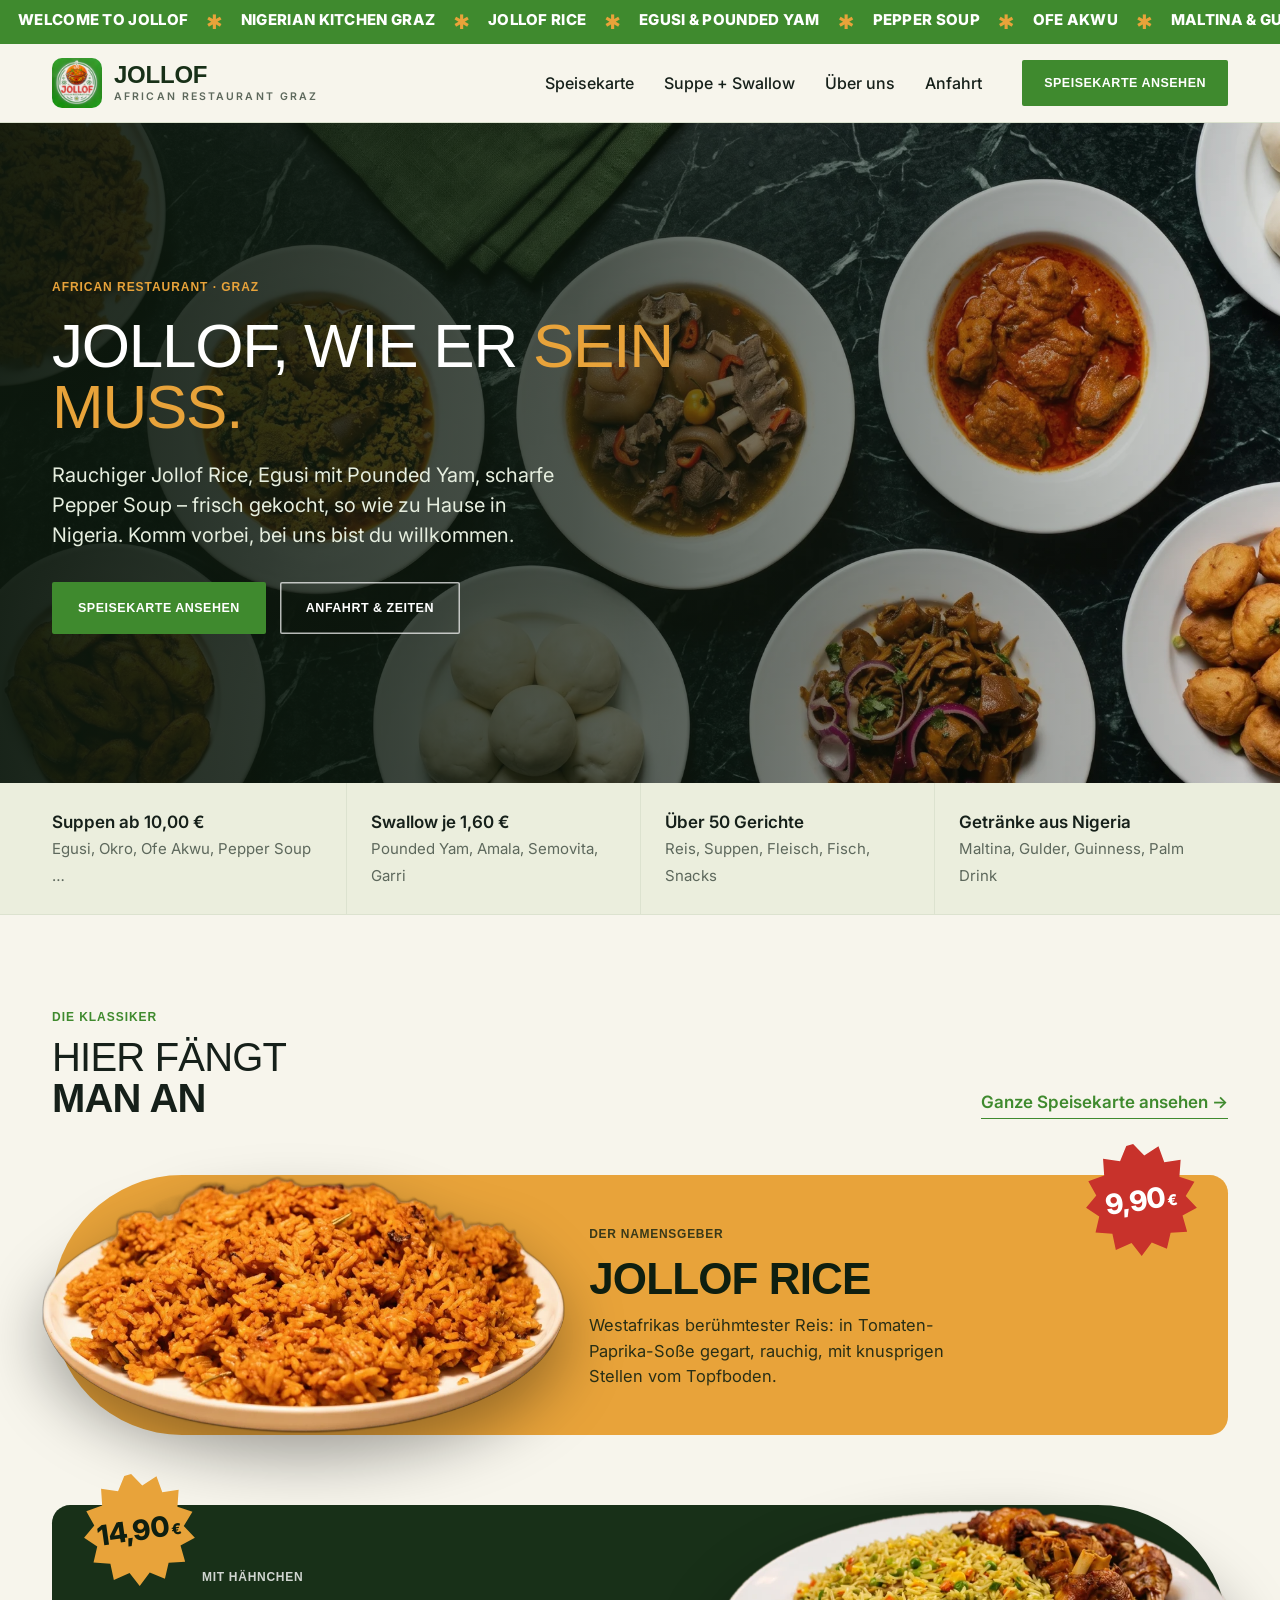
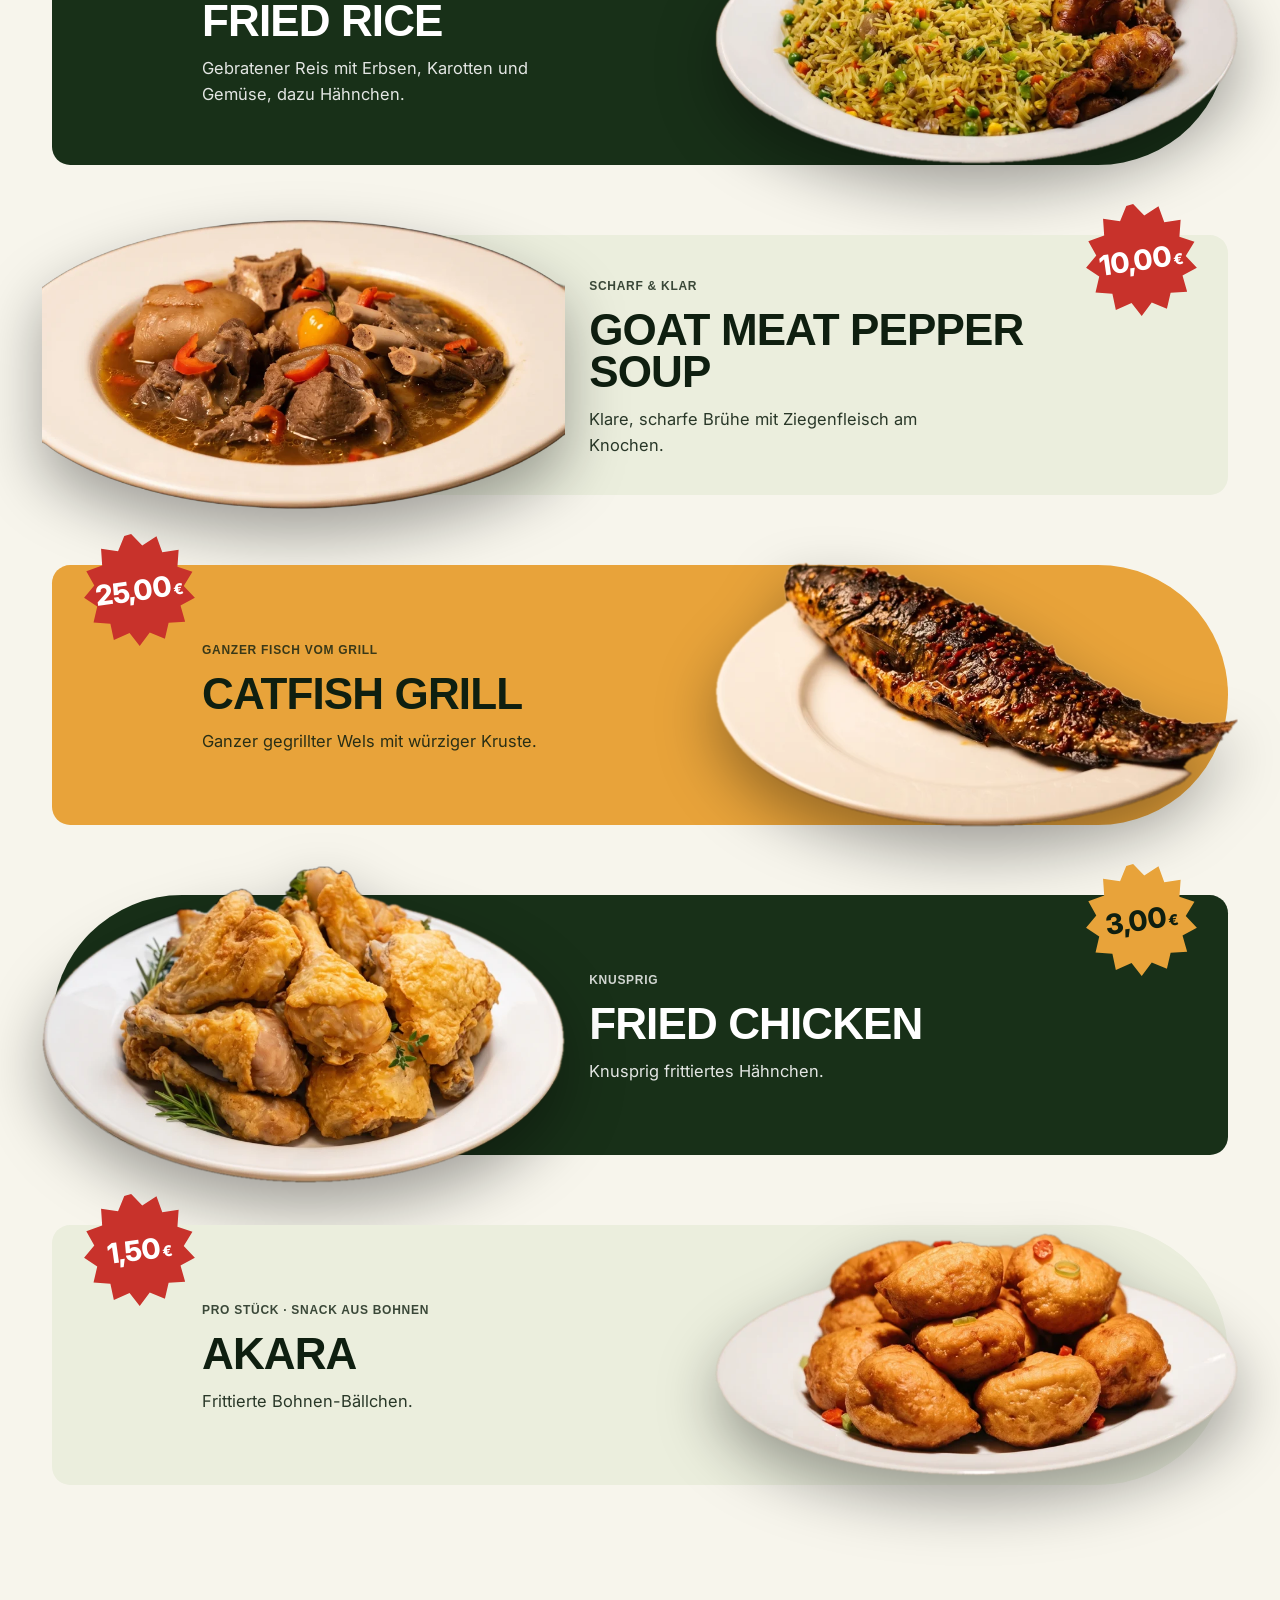
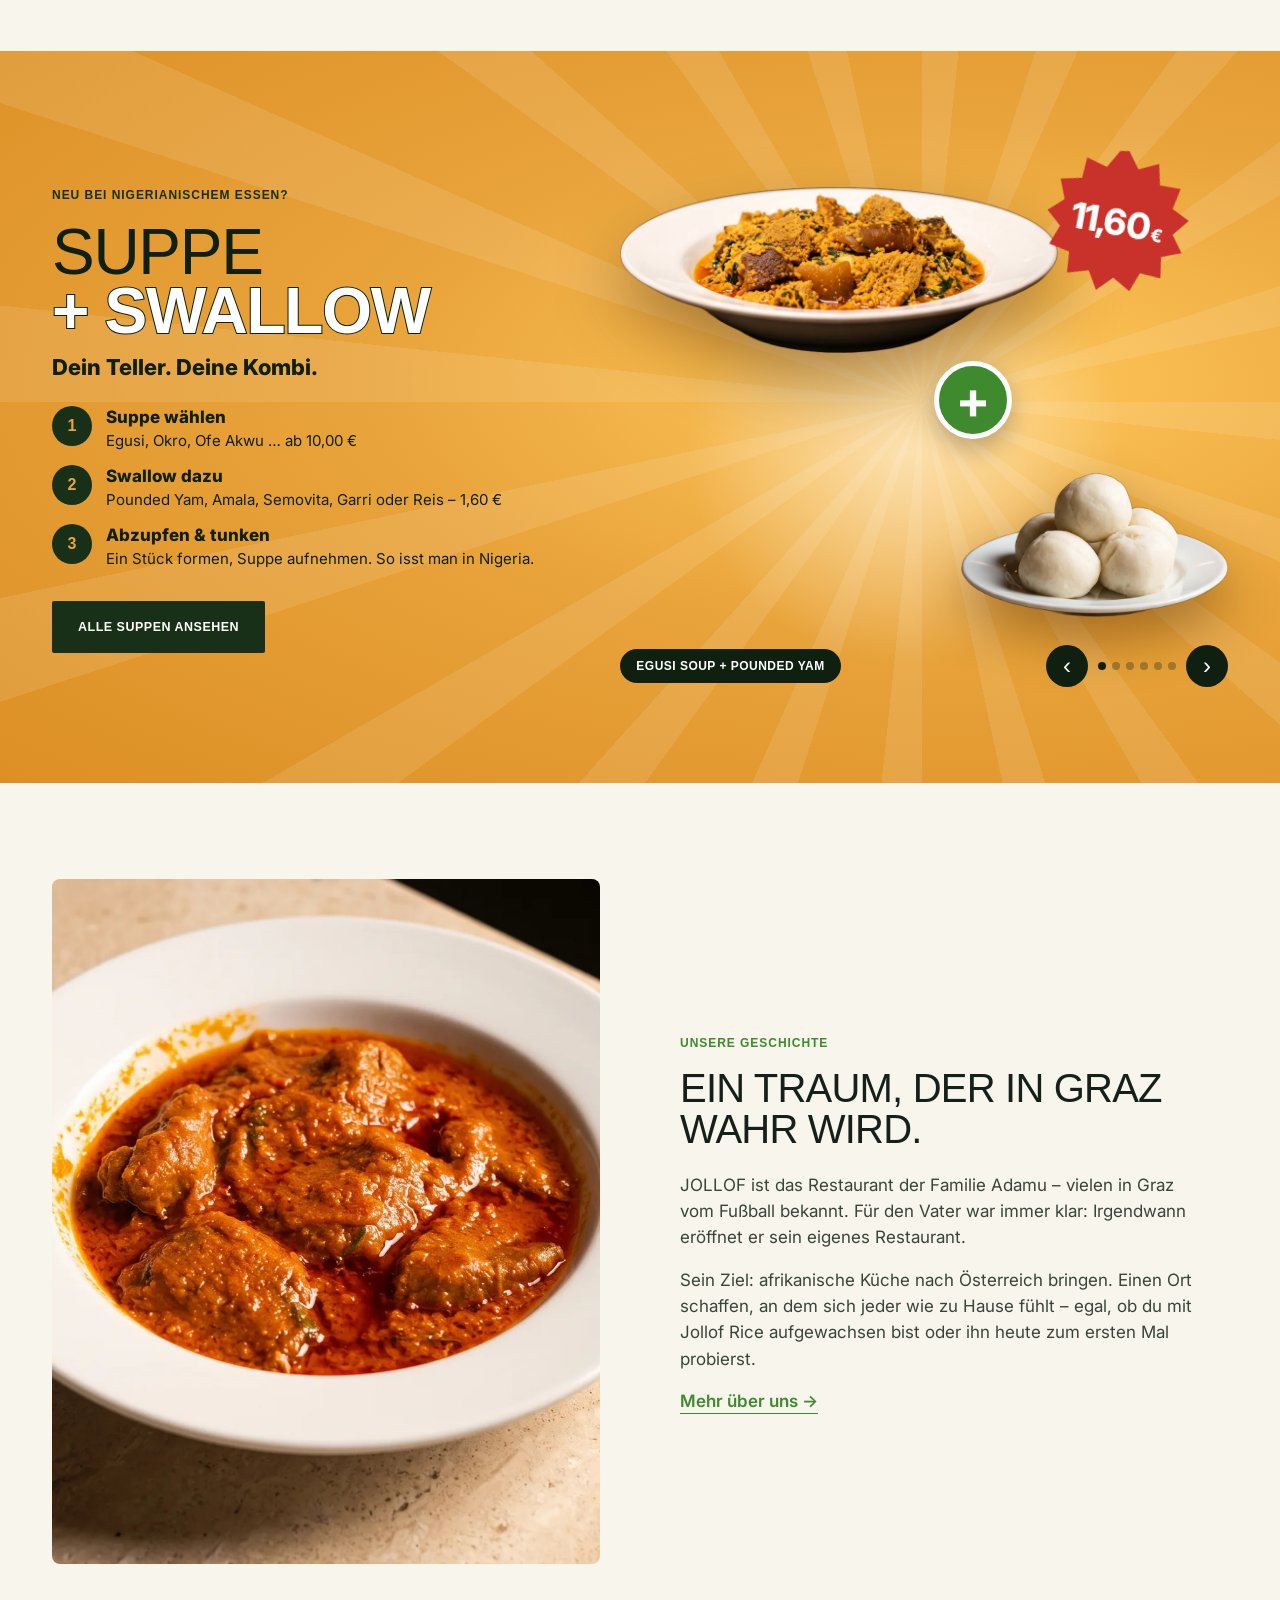
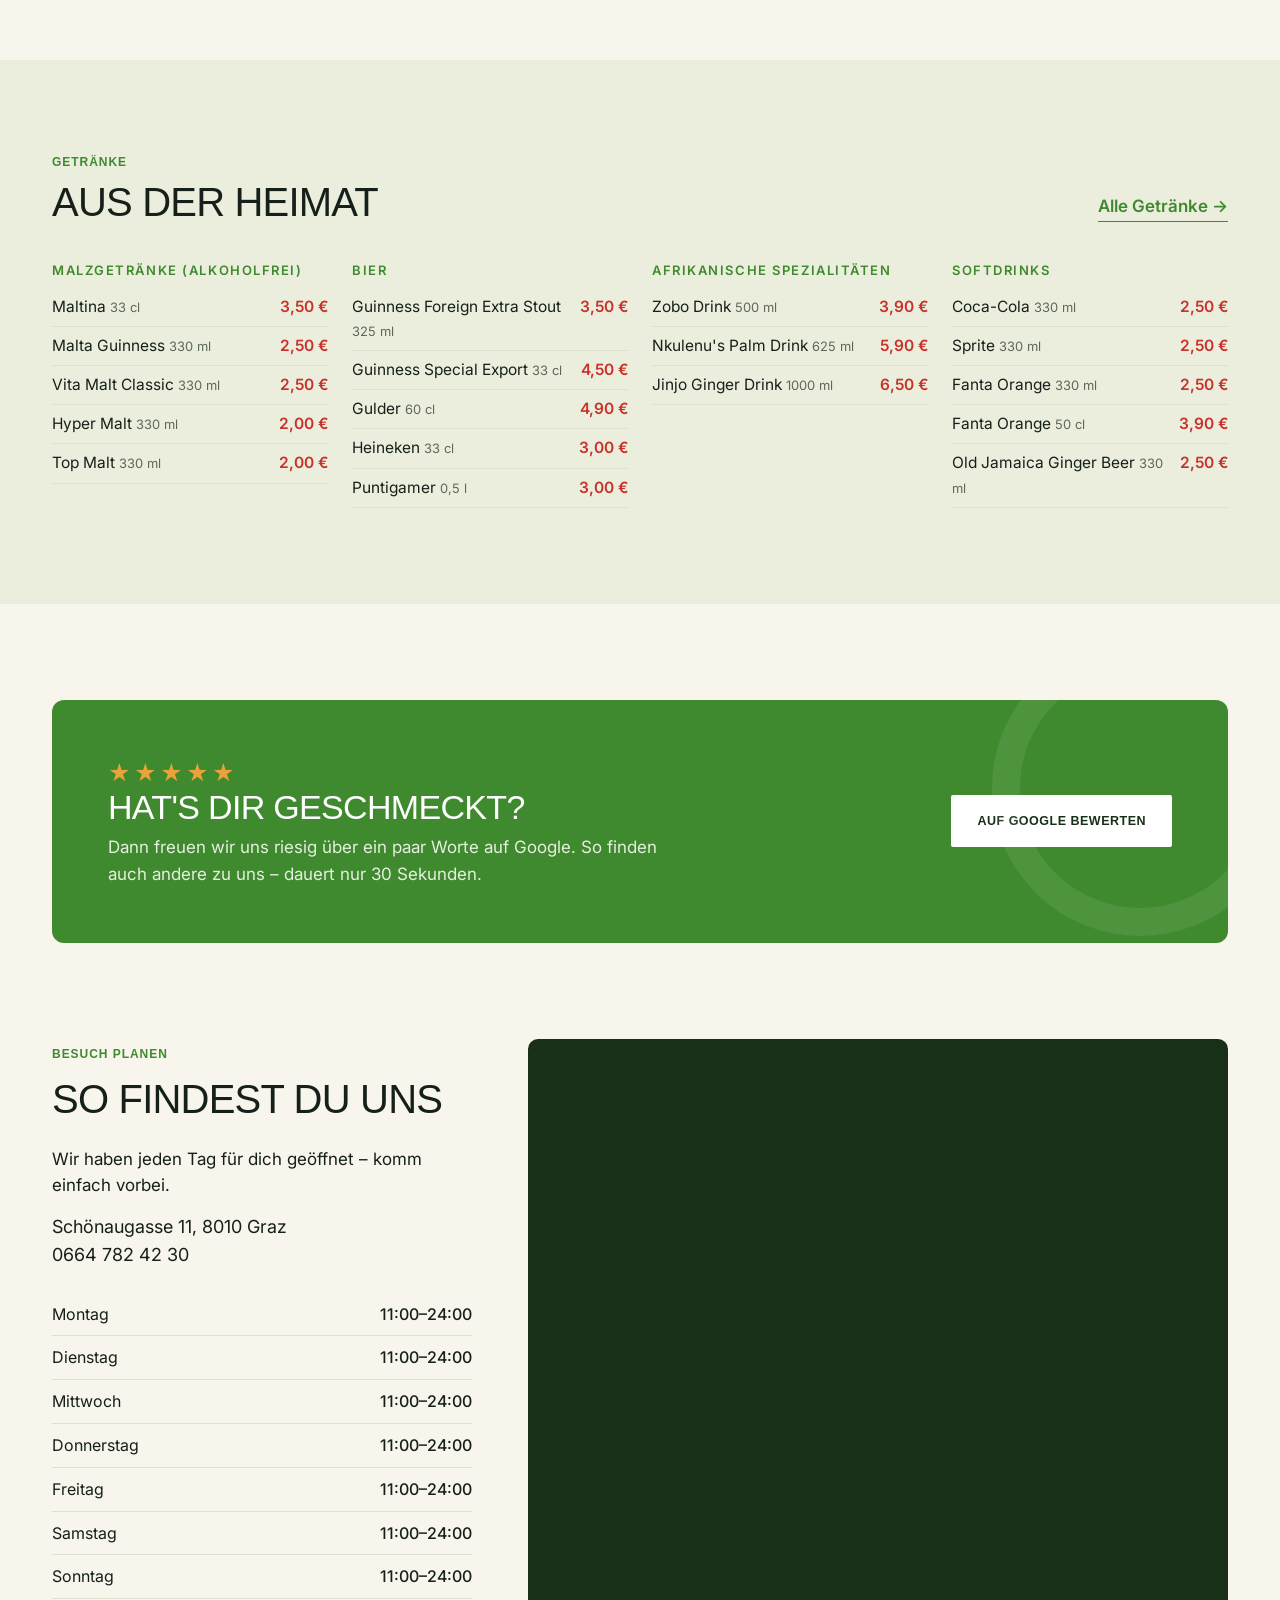
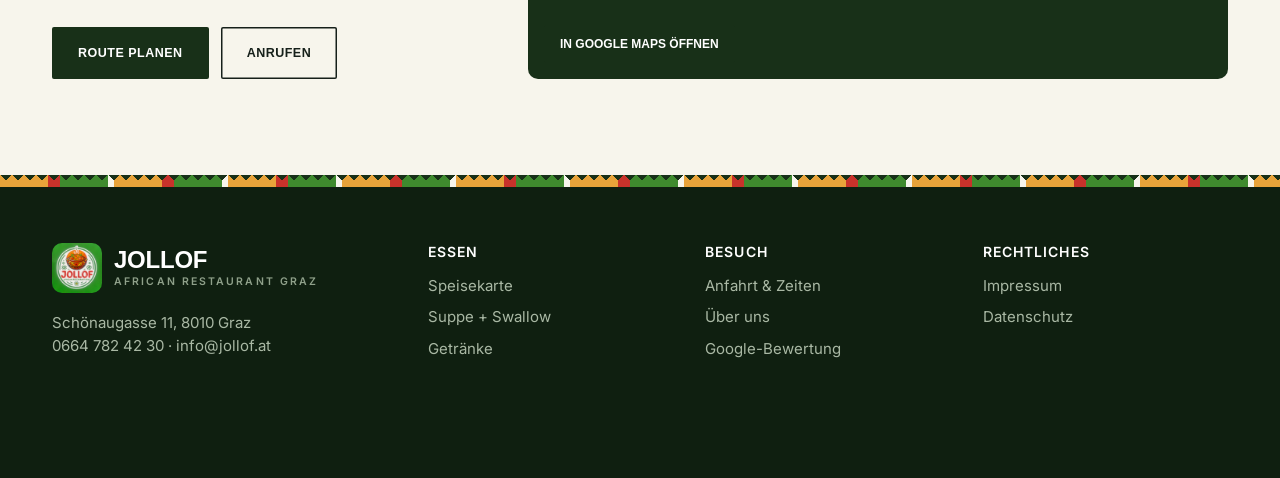
==== commit bb9704b9: "Website-Update 2026-11-02 13:29" ====
--- a/index.html
+++ b/index.html
@@ -3,20 +3,21 @@
 <head>
 <meta charset="utf-8">
 <meta name="viewport" content="width=device-width, initial-scale=1">
-<title>JOLLOF Graz – Nigerianisches &amp; afrikanisches Restaurant | Schönaugasse 11</title>
-<meta name="description" content="JOLLOF in Graz: nigerianische und afrikanische Küche – Jollof Rice, Egusi mit Pounded Yam, Pepper Soup und mehr. Täglich 11–24 Uhr, Schönaugasse 11.">
+<title>JOLLOF Graz, Schönaugasse | Jollof Rice, Egusi &amp; Pepper Soup</title>
+<meta name="description" content="Afrikanische Küche mitten in Graz: rauchiger Jollof Rice, Egusi mit Pounded Yam und scharfe Pepper Soup – frisch gekocht von Familie Adamu, täglich von 11 bis 24 Uhr.">
 <link rel="canonical" href="https://jollof.at/">
 
 <meta property="og:type" content="website"><meta property="og:locale" content="de_AT"><meta property="og:site_name" content="JOLLOF Graz">
-<meta property="og:title" content="JOLLOF Graz – Nigerianisches &amp; afrikanisches Restaurant | Schönaugasse 11"><meta property="og:description" content="JOLLOF in Graz: nigerianische und afrikanische Küche – Jollof Rice, Egusi mit Pounded Yam, Pepper Soup und mehr. Täglich 11–24 Uhr, Schönaugasse 11.">
+<meta property="og:title" content="JOLLOF Graz, Schönaugasse | Jollof Rice, Egusi &amp; Pepper Soup"><meta property="og:description" content="Afrikanische Küche mitten in Graz: rauchiger Jollof Rice, Egusi mit Pounded Yam und scharfe Pepper Soup – frisch gekocht von Familie Adamu, täglich von 11 bis 24 Uhr.">
 <meta property="og:url" content="https://jollof.at/"><meta property="og:image" content="https://jollof.at/img/og.jpg">
 <meta name="twitter:card" content="summary_large_image">
-<link rel="icon" href="img/logo.png"><link rel="apple-touch-icon" href="img/logo.png">
+<link rel="icon" type="image/png" sizes="48x48" href="img/favicon-48.png"><link rel="icon" type="image/png" sizes="96x96" href="img/favicon-96.png"><link rel="apple-touch-icon" href="img/favicon-192.png">
 <meta name="theme-color" content="#183018">
 <link rel="preconnect" href="https://fonts.googleapis.com"><link rel="preconnect" href="https://fonts.gstatic.com" crossorigin>
 <link href="https://fonts.googleapis.com/css2?family=Syncopate:wght@400;700&family=Inter:wght@400;500;600;700;800&display=swap" rel="stylesheet">
 <link rel="stylesheet" href="style.css?v=1793613024">
-<script type="application/ld+json">{"@context": "https://schema.org", "@type": "Restaurant", "@id": "https://jollof.at/#restaurant", "name": "JOLLOF – African Restaurant Graz", "url": "https://jollof.at/", "logo": "https://jollof.at/img/logo.png", "image": "https://jollof.at/img/og.jpg", "description": "Nigerianisches und afrikanisches Restaurant der Familie Adamu in Graz: Jollof Rice, Egusi mit Pounded Yam, Pepper Soup und mehr.", "servesCuisine": ["Nigerianisch", "Afrikanisch", "Westafrikanisch"], "priceRange": "€", "menu": "https://jollof.at/speisekarte.html", "telephone": "+436647824230", "email": "godafroshop@gmail.com", "hasMap": "https://www.google.com/maps/search/?api=1&query=Sch%C3%B6naugasse+11%2C+8010+Graz", "address": {"@type": "PostalAddress", "streetAddress": "Schönaugasse 11", "postalCode": "8010", "addressLocality": "Graz", "addressRegion": "Steiermark", "addressCountry": "AT"}, "openingHoursSpecification": [{"@type": "OpeningHoursSpecification", "dayOfWeek": ["Monday", "Tuesday", "Wednesday", "Thursday", "Friday", "Saturday", "Sunday"], "opens": "11:00", "closes": "00:00"}]}</script>
+<script type="application/ld+json">{"@context": "https://schema.org", "@type": "Restaurant", "@id": "https://jollof.at/#restaurant", "name": "JOLLOF – African Restaurant Graz", "url": "https://jollof.at/", "logo": "https://jollof.at/img/logo.png", "image": "https://jollof.at/img/og.jpg", "description": "Nigerianisches und afrikanisches Restaurant der Familie Adamu in Graz: Jollof Rice, Egusi mit Pounded Yam, Pepper Soup und mehr.", "servesCuisine": ["Nigerianisch", "Afrikanisch", "Westafrikanisch"], "priceRange": "€", "menu": "https://jollof.at/speisekarte.html", "telephone": "+436647824230", "email": "info@jollof.at", "hasMap": "https://www.google.com/maps/search/?api=1&query=Sch%C3%B6naugasse+11%2C+8010+Graz", "address": {"@type": "PostalAddress", "streetAddress": "Schönaugasse 11", "postalCode": "8010", "addressLocality": "Graz", "addressRegion": "Steiermark", "addressCountry": "AT"}, "openingHoursSpecification": [{"@type": "OpeningHoursSpecification", "dayOfWeek": ["Monday", "Tuesday", "Wednesday", "Thursday", "Friday", "Saturday", "Sunday"], "opens": "11:00", "closes": "00:00"}]}</script>
+<script type="application/ld+json">{"@context": "https://schema.org", "@type": "WebSite", "name": "JOLLOF Graz", "alternateName": ["JOLLOF", "JOLLOF African Restaurant Graz"], "url": "https://jollof.at/"}</script>
 </head>
 <body>
 <div class="marquee" aria-label="JOLLOF"><div class="mq-track"><span>Welcome to JOLLOF</span><i>✱</i><span>Nigerian Kitchen Graz</span><i>✱</i><span>Jollof Rice</span><i>✱</i><span>Egusi &amp; Pounded Yam</span><i>✱</i><span>Pepper Soup</span><i>✱</i><span>Ofe Akwu</span><i>✱</i><span>Maltina &amp; Gulder</span><i>✱</i><span>African Restaurant Graz</span><i>✱</i><span>Welcome to JOLLOF</span><i>✱</i><span>Nigerian Kitchen Graz</span><i>✱</i><span>Jollof Rice</span><i>✱</i><span>Egusi &amp; Pounded Yam</span><i>✱</i><span>Pepper Soup</span><i>✱</i><span>Ofe Akwu</span><i>✱</i><span>Maltina &amp; Gulder</span><i>✱</i><span>African Restaurant Graz</span><i>✱</i><span>Welcome to JOLLOF</span><i>✱</i><span>Nigerian Kitchen Graz</span><i>✱</i><span>Jollof Rice</span><i>✱</i><span>Egusi &amp; Pounded Yam</span><i>✱</i><span>Pepper Soup</span><i>✱</i><span>Ofe Akwu</span><i>✱</i><span>Maltina &amp; Gulder</span><i>✱</i><span>African Restaurant Graz</span><i>✱</i></div></div>
@@ -164,7 +165,7 @@
 <div class="band"></div>
 <footer><div class="wrap">
   <div><a class="logo" href="index.html"><img src="img/logo.png" alt="" width="50" height="50"><span><b>JOLLOF</b><small style="color:#8fa08a">African Restaurant Graz</small></span></a>
-    <p style="margin-top:18px;max-width:300px">Schönaugasse 11, 8010 Graz<br>0664 782 42 30 · godafroshop@gmail.com</p></div>
+    <p style="margin-top:18px;max-width:300px">Schönaugasse 11, 8010 Graz<br>0664 782 42 30 · info@jollof.at</p></div>
   <div><h4>Essen</h4><ul><li><a href="speisekarte.html">Speisekarte</a></li><li><a href="index.html#teller">Suppe + Swallow</a></li><li><a href="speisekarte.html#getraenke">Getränke</a></li></ul></div>
   <div><h4>Besuch</h4><ul><li><a href="kontakt.html">Anfahrt &amp; Zeiten</a></li><li><a href="ueber-uns.html">Über uns</a></li><li><a href="https://g.page/r/CbGrePXeiGG7EBM/review">Google-Bewertung</a></li></ul></div>
   <div><h4>Rechtliches</h4><ul><li><a href="impressum.html">Impressum</a></li><li><a href="datenschutz.html">Datenschutz</a></li></ul></div>
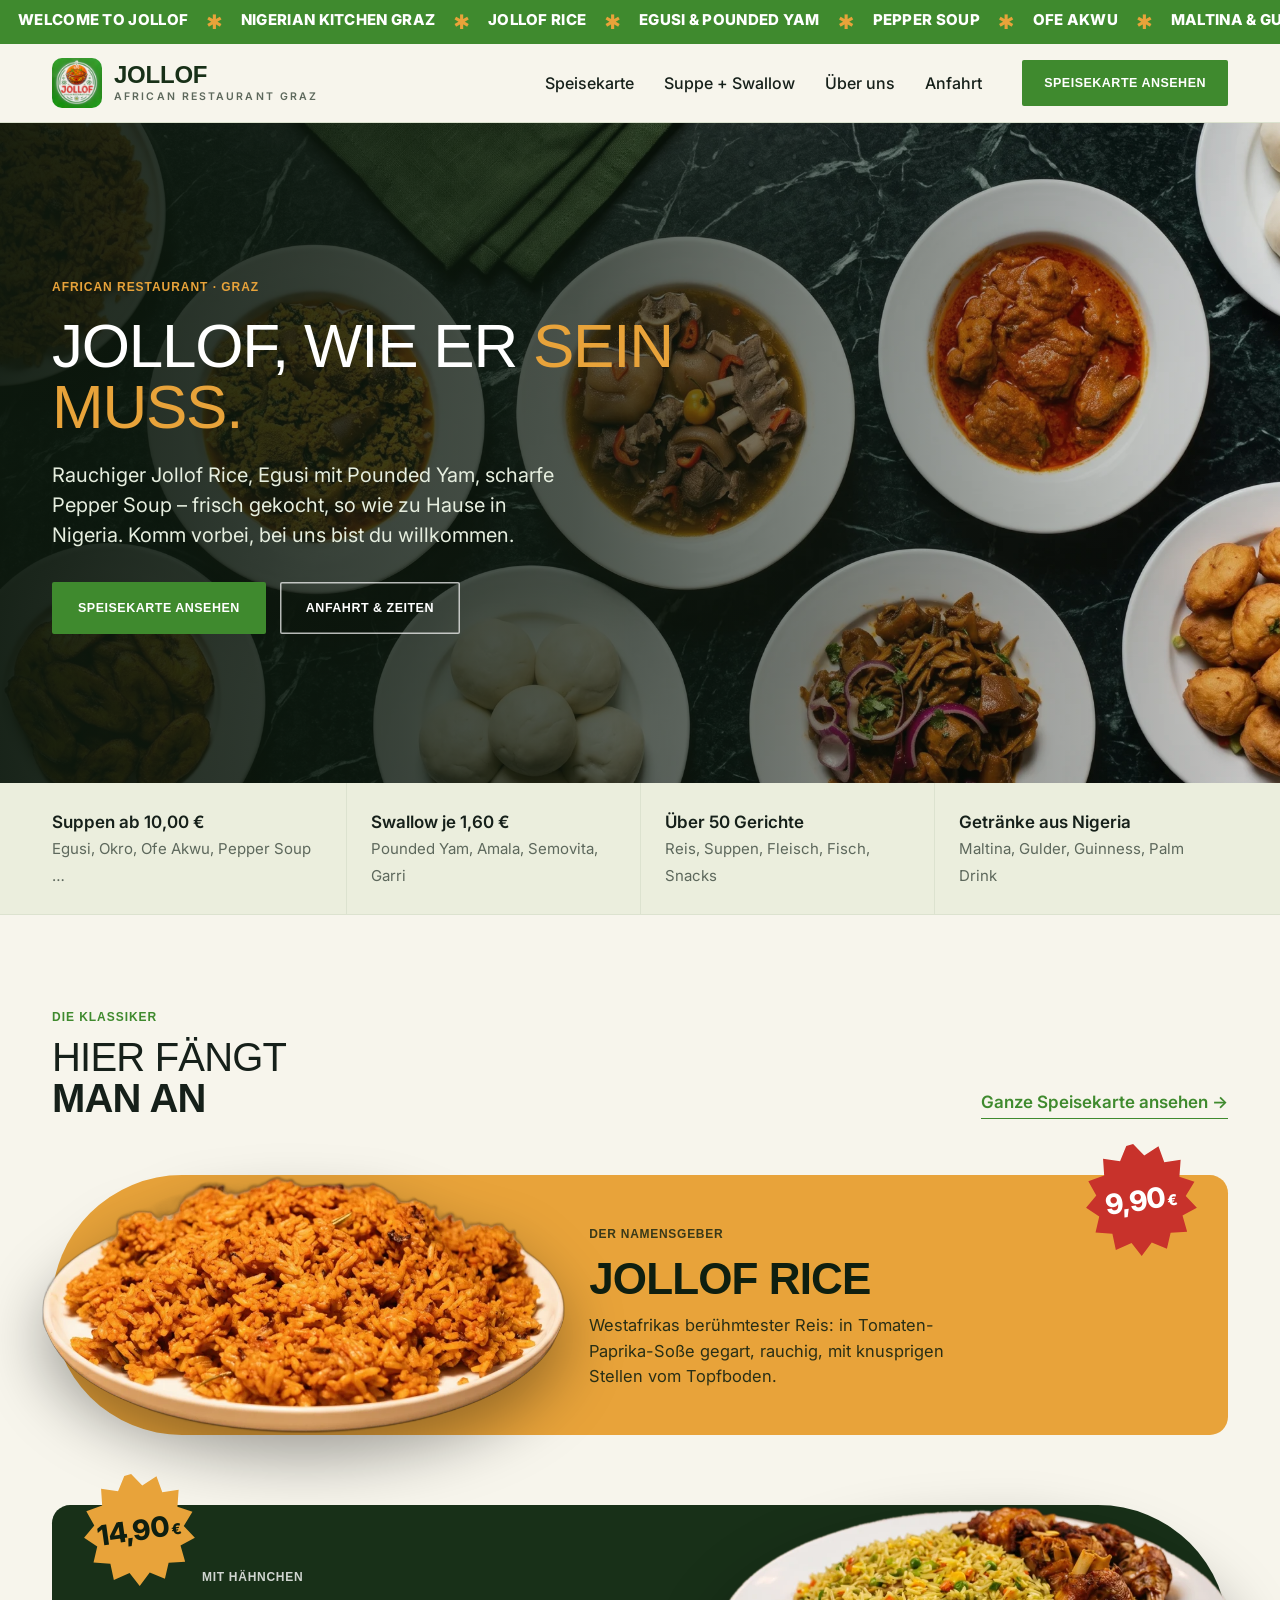
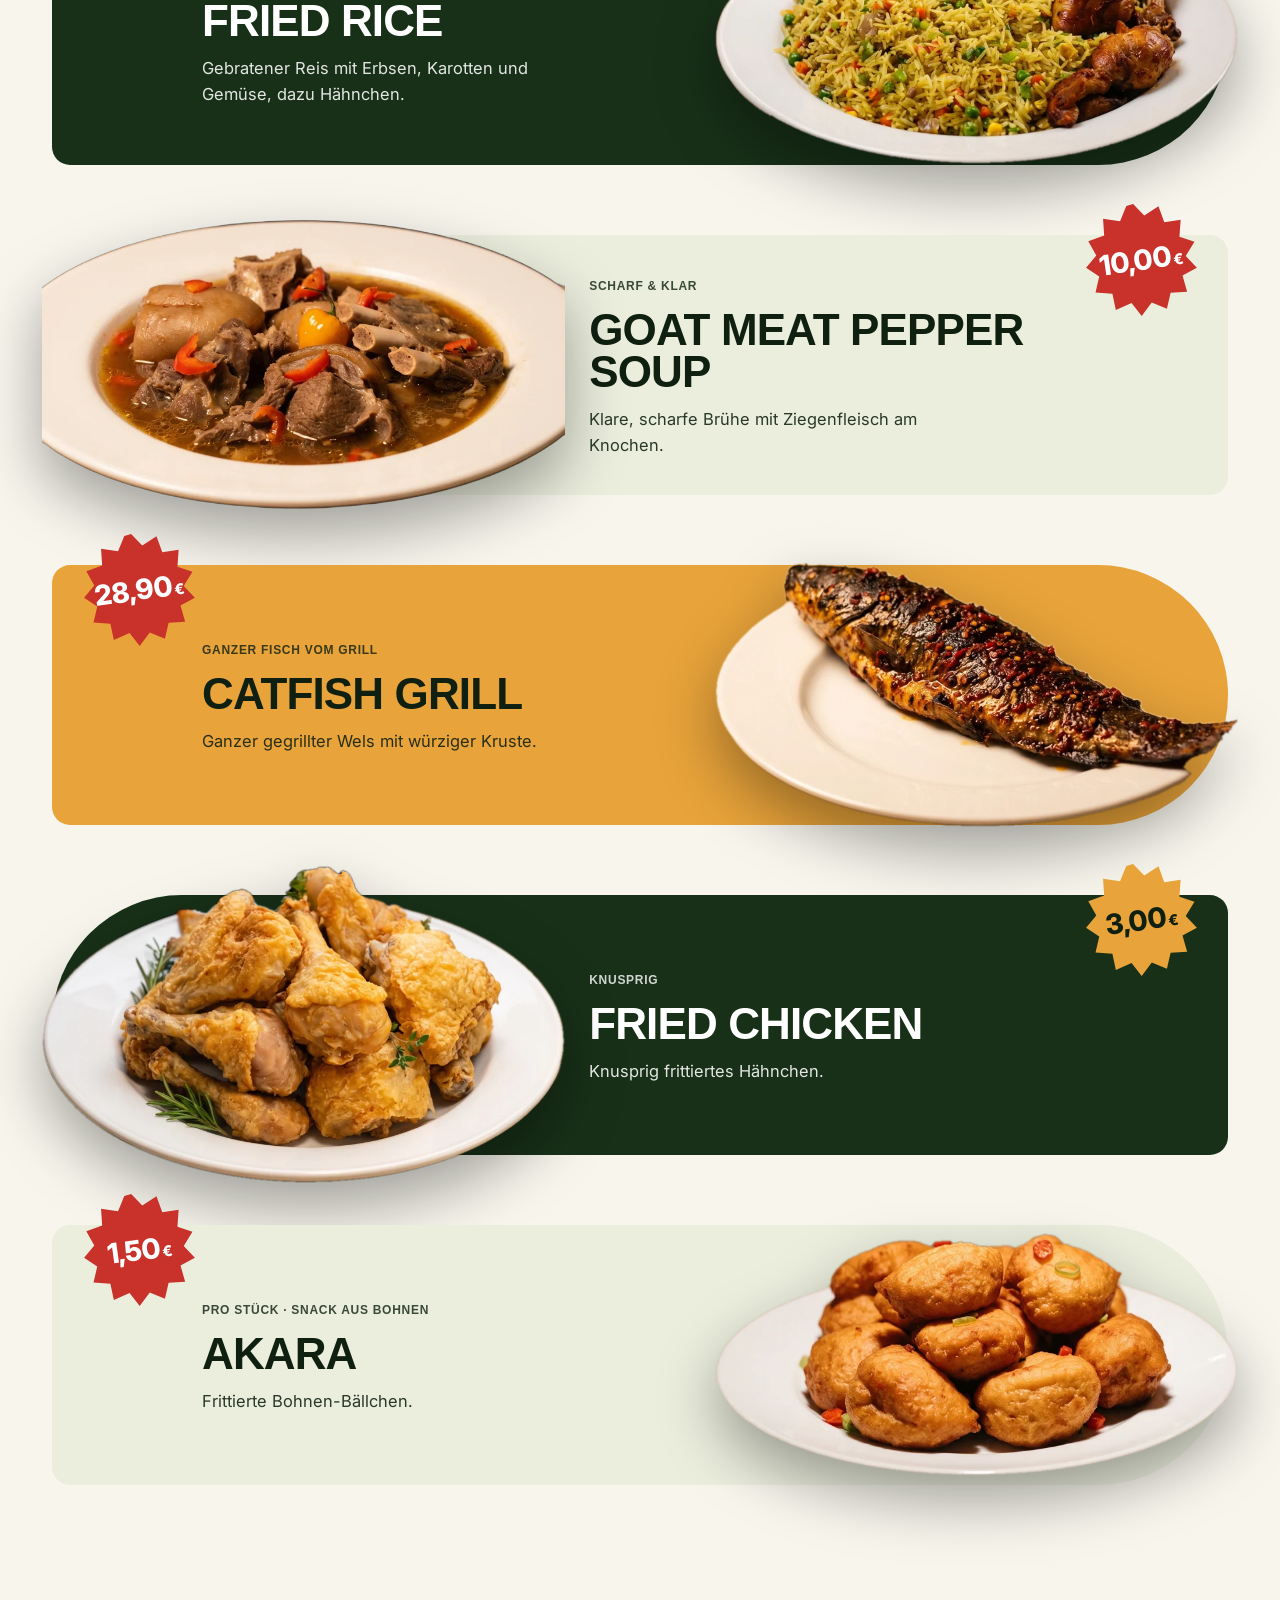
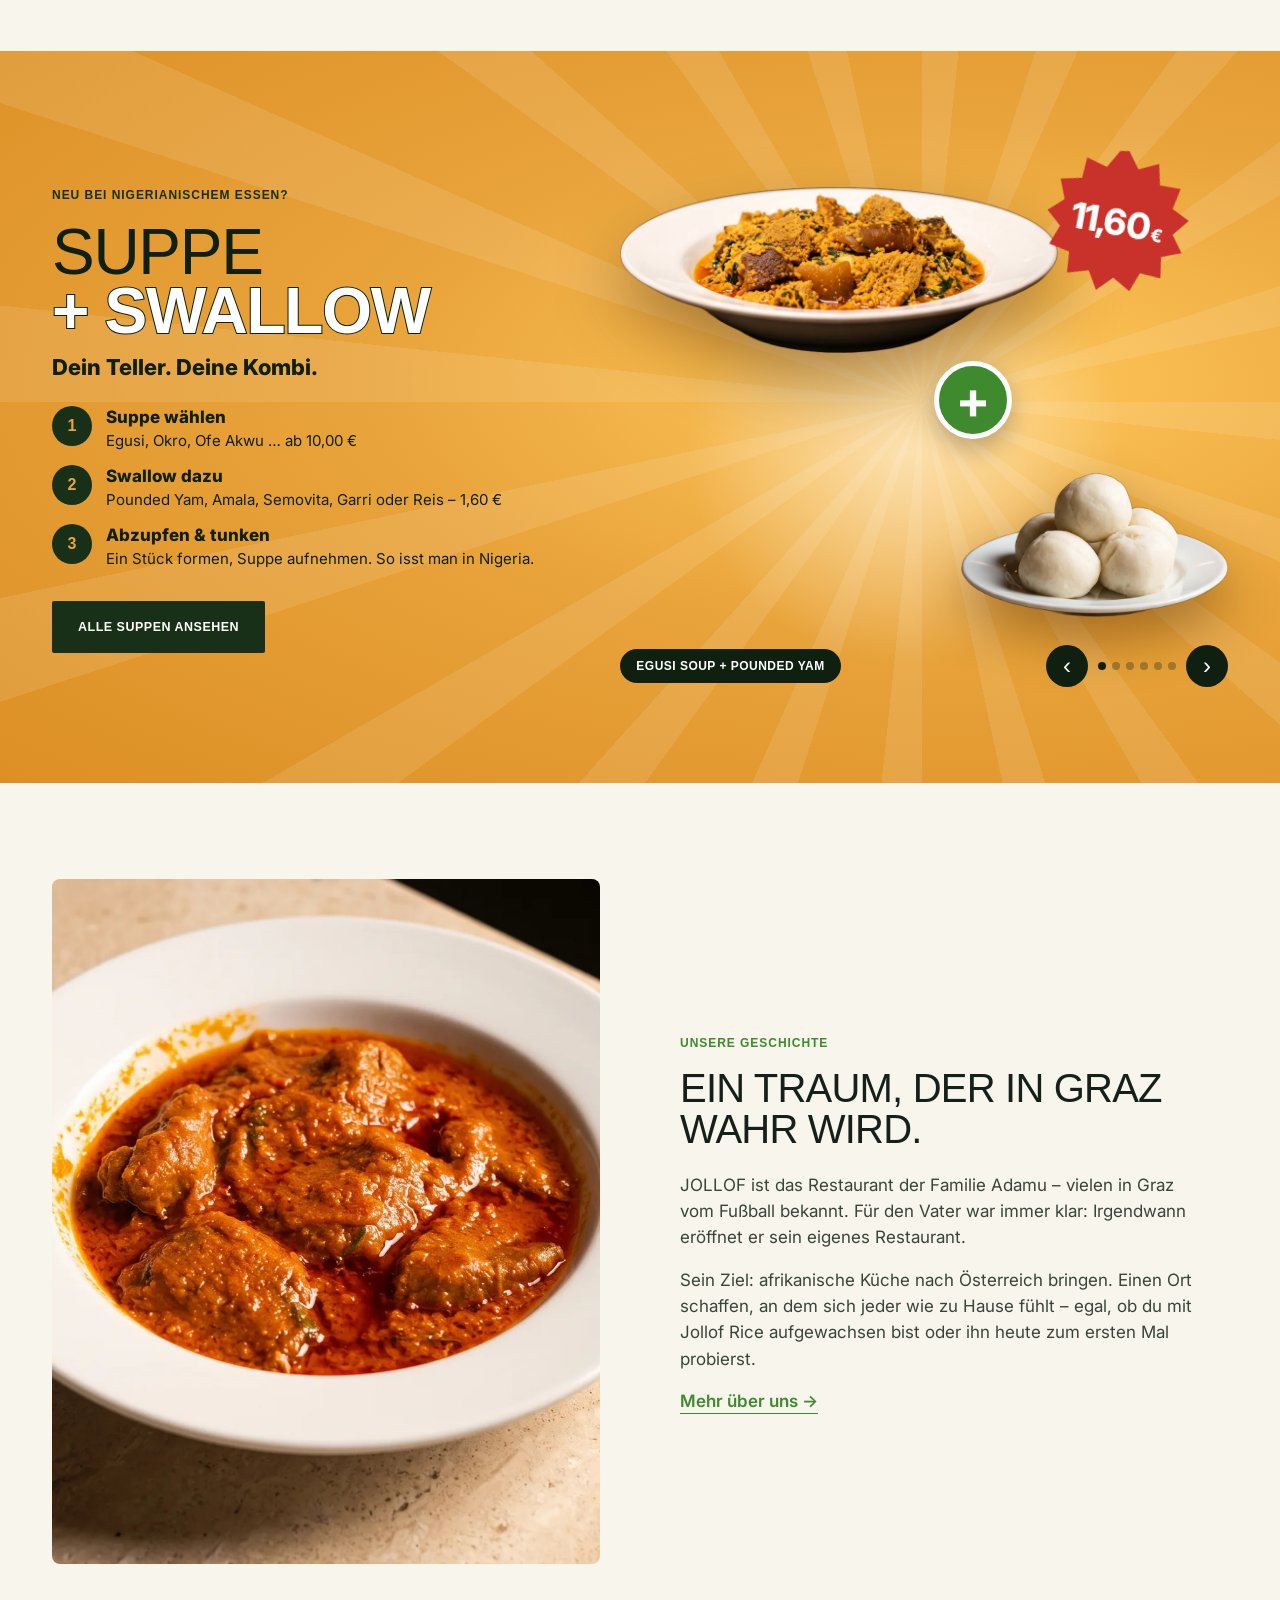
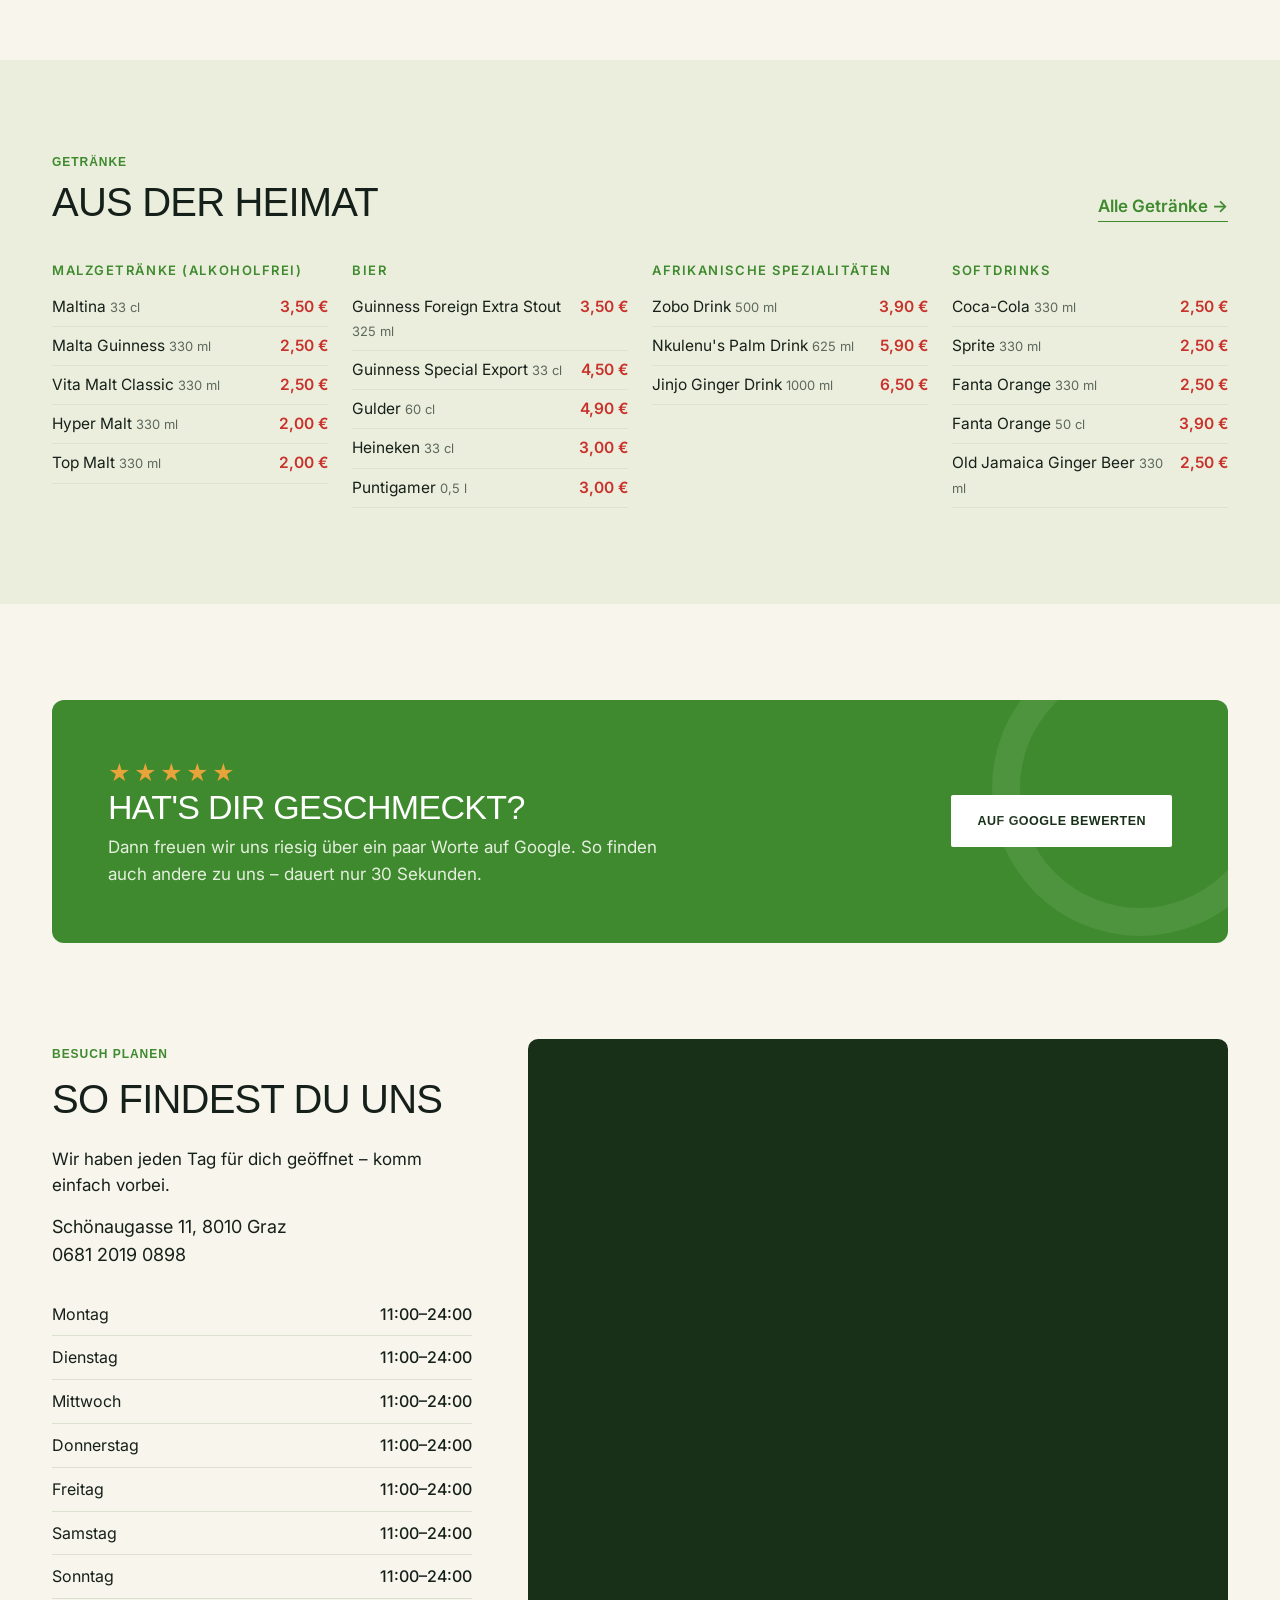
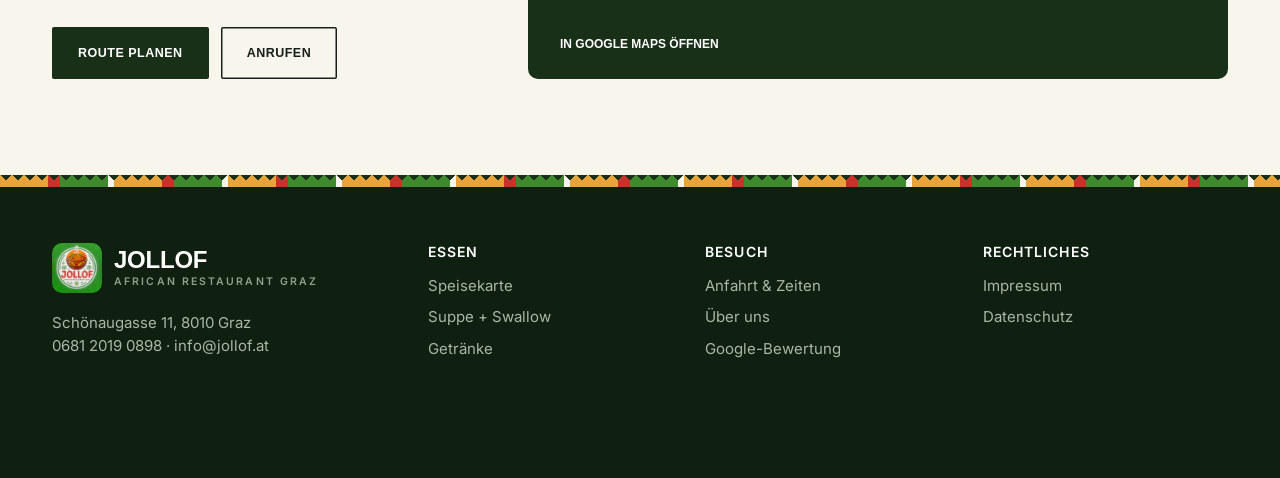
==== commit 9e0717b3: "Website-Update 2026-11-03 16:48" ====
--- a/index.html
+++ b/index.html
@@ -16,7 +16,7 @@
 <link rel="preconnect" href="https://fonts.googleapis.com"><link rel="preconnect" href="https://fonts.gstatic.com" crossorigin>
 <link href="https://fonts.googleapis.com/css2?family=Syncopate:wght@400;700&family=Inter:wght@400;500;600;700;800&display=swap" rel="stylesheet">
 <link rel="stylesheet" href="style.css?v=1793613024">
-<script type="application/ld+json">{"@context": "https://schema.org", "@type": "Restaurant", "@id": "https://jollof.at/#restaurant", "name": "JOLLOF – African Restaurant Graz", "url": "https://jollof.at/", "logo": "https://jollof.at/img/logo.png", "image": "https://jollof.at/img/og.jpg", "description": "Nigerianisches und afrikanisches Restaurant der Familie Adamu in Graz: Jollof Rice, Egusi mit Pounded Yam, Pepper Soup und mehr.", "servesCuisine": ["Nigerianisch", "Afrikanisch", "Westafrikanisch"], "priceRange": "€", "menu": "https://jollof.at/speisekarte.html", "telephone": "+436647824230", "email": "info@jollof.at", "hasMap": "https://www.google.com/maps/search/?api=1&query=Sch%C3%B6naugasse+11%2C+8010+Graz", "address": {"@type": "PostalAddress", "streetAddress": "Schönaugasse 11", "postalCode": "8010", "addressLocality": "Graz", "addressRegion": "Steiermark", "addressCountry": "AT"}, "openingHoursSpecification": [{"@type": "OpeningHoursSpecification", "dayOfWeek": ["Monday", "Tuesday", "Wednesday", "Thursday", "Friday", "Saturday", "Sunday"], "opens": "11:00", "closes": "00:00"}]}</script>
+<script type="application/ld+json">{"@context": "https://schema.org", "@type": "Restaurant", "@id": "https://jollof.at/#restaurant", "name": "JOLLOF – African Restaurant Graz", "url": "https://jollof.at/", "logo": "https://jollof.at/img/logo.png", "image": "https://jollof.at/img/og.jpg", "description": "Nigerianisches und afrikanisches Restaurant der Familie Adamu in Graz: Jollof Rice, Egusi mit Pounded Yam, Pepper Soup und mehr.", "servesCuisine": ["Nigerianisch", "Afrikanisch", "Westafrikanisch"], "priceRange": "€", "menu": "https://jollof.at/speisekarte.html", "telephone": "+4368120190898", "email": "info@jollof.at", "hasMap": "https://www.google.com/maps/search/?api=1&query=Sch%C3%B6naugasse+11%2C+8010+Graz", "address": {"@type": "PostalAddress", "streetAddress": "Schönaugasse 11", "postalCode": "8010", "addressLocality": "Graz", "addressRegion": "Steiermark", "addressCountry": "AT"}, "openingHoursSpecification": [{"@type": "OpeningHoursSpecification", "dayOfWeek": ["Monday", "Tuesday", "Wednesday", "Thursday", "Friday", "Saturday", "Sunday"], "opens": "11:00", "closes": "00:00"}]}</script>
 <script type="application/ld+json">{"@context": "https://schema.org", "@type": "WebSite", "name": "JOLLOF Graz", "alternateName": ["JOLLOF", "JOLLOF African Restaurant Graz"], "url": "https://jollof.at/"}</script>
 </head>
 <body>
@@ -68,7 +68,7 @@
 </article><article class="show-row gold rev">
   <div class="show-img"><img src="img/cut/catfish-grill.webp" alt="Catfish Grill" loading="lazy"></div>
   <div class="show-txt"><span class="kick">Ganzer Fisch vom Grill</span><h3>Catfish Grill</h3><p>Ganzer gegrillter Wels mit würziger Kruste.</p></div>
-  <div class="price-burst"><svg class="burst" viewBox="0 0 100 100" aria-hidden="true"><path d="M50 2 58 13 71 7 74 21 88 21 85 35 97 41 88 52 96 63 83 68 85 82 71 81 66 94 54 87 44 97 37 85 23 89 22 75 8 72 13 59 3 50 13 41 8 28 22 25 23 11 37 15 44 3Z"/></svg><b>25,00<small>€</small></b></div>
+  <div class="price-burst"><svg class="burst" viewBox="0 0 100 100" aria-hidden="true"><path d="M50 2 58 13 71 7 74 21 88 21 85 35 97 41 88 52 96 63 83 68 85 82 71 81 66 94 54 87 44 97 37 85 23 89 22 75 8 72 13 59 3 50 13 41 8 28 22 25 23 11 37 15 44 3Z"/></svg><b>28,90<small>€</small></b></div>
 </article><article class="show-row green">
   <div class="show-img"><img src="img/cut/fried-chicken.webp" alt="Fried Chicken" loading="lazy"></div>
   <div class="show-txt"><span class="kick">Knusprig</span><h3>Fried Chicken</h3><p>Knusprig frittiertes Hähnchen.</p></div>
@@ -143,9 +143,9 @@
       <span class="eyebrow">Besuch planen</span>
       <h2>So findest du uns</h2>
       <p style="margin-bottom:14px">Wir haben jeden Tag für dich geöffnet – komm einfach vorbei.</p>
-      <p class="addr">Schönaugasse 11, 8010 Graz<br><a href="tel:+436647824230" style="color:inherit">0664 782 42 30</a></p>
+      <p class="addr">Schönaugasse 11, 8010 Graz<br><a href="tel:+4368120190898" style="color:inherit">0681 2019 0898</a></p>
       <table class="hours"><tr><td>Montag</td><td>11:00–24:00</td></tr><tr><td>Dienstag</td><td>11:00–24:00</td></tr><tr><td>Mittwoch</td><td>11:00–24:00</td></tr><tr><td>Donnerstag</td><td>11:00–24:00</td></tr><tr><td>Freitag</td><td>11:00–24:00</td></tr><tr><td>Samstag</td><td>11:00–24:00</td></tr><tr><td>Sonntag</td><td>11:00–24:00</td></tr></table>
-      <div class="ctas"><a class="btn btn-dark" href="https://www.google.com/maps/search/?api=1&query=Sch%C3%B6naugasse+11%2C+8010+Graz">Route planen</a><a class="btn btn-line" href="tel:+436647824230">Anrufen</a></div>
+      <div class="ctas"><a class="btn btn-dark" href="https://www.google.com/maps/search/?api=1&query=Sch%C3%B6naugasse+11%2C+8010+Graz">Route planen</a><a class="btn btn-line" href="tel:+4368120190898">Anrufen</a></div>
     </div>
     <div class="map"><iframe title="Karte: JOLLOF, Schönaugasse 11, 8010 Graz" src="https://maps.google.com/maps?q=Sch%C3%B6naugasse%2011%2C%208010%20Graz&z=16&output=embed" loading="lazy" referrerpolicy="no-referrer-when-downgrade"></iframe><a class="map-btn" href="https://www.google.com/maps/search/?api=1&query=Sch%C3%B6naugasse+11%2C+8010+Graz">In Google Maps öffnen</a></div>
   </div>
@@ -165,13 +165,13 @@
 <div class="band"></div>
 <footer><div class="wrap">
   <div><a class="logo" href="index.html"><img src="img/logo.png" alt="" width="50" height="50"><span><b>JOLLOF</b><small style="color:#8fa08a">African Restaurant Graz</small></span></a>
-    <p style="margin-top:18px;max-width:300px">Schönaugasse 11, 8010 Graz<br>0664 782 42 30 · info@jollof.at</p></div>
+    <p style="margin-top:18px;max-width:300px">Schönaugasse 11, 8010 Graz<br>0681 2019 0898 · info@jollof.at</p></div>
   <div><h4>Essen</h4><ul><li><a href="speisekarte.html">Speisekarte</a></li><li><a href="index.html#teller">Suppe + Swallow</a></li><li><a href="speisekarte.html#getraenke">Getränke</a></li></ul></div>
   <div><h4>Besuch</h4><ul><li><a href="kontakt.html">Anfahrt &amp; Zeiten</a></li><li><a href="ueber-uns.html">Über uns</a></li><li><a href="https://g.page/r/CbGrePXeiGG7EBM/review">Google-Bewertung</a></li></ul></div>
   <div><h4>Rechtliches</h4><ul><li><a href="impressum.html">Impressum</a></li><li><a href="datenschutz.html">Datenschutz</a></li></ul></div>
 </div></footer>
 <nav class="mbar">
-  <a href="tel:+436647824230"><svg viewBox="0 0 24 24" fill="none" stroke="currentColor" stroke-width="2"><path d="M22 16.9v3a2 2 0 0 1-2.2 2 19.8 19.8 0 0 1-8.6-3.1 19.5 19.5 0 0 1-6-6A19.8 19.8 0 0 1 2.1 4.2 2 2 0 0 1 4.1 2h3a2 2 0 0 1 2 1.7c.1.9.4 1.8.7 2.7a2 2 0 0 1-.5 2.1L8 9.8a16 16 0 0 0 6 6l1.3-1.3a2 2 0 0 1 2.1-.4c.9.3 1.8.6 2.7.7a2 2 0 0 1 1.7 2z"/></svg>Anrufen</a>
+  <a href="tel:+4368120190898"><svg viewBox="0 0 24 24" fill="none" stroke="currentColor" stroke-width="2"><path d="M22 16.9v3a2 2 0 0 1-2.2 2 19.8 19.8 0 0 1-8.6-3.1 19.5 19.5 0 0 1-6-6A19.8 19.8 0 0 1 2.1 4.2 2 2 0 0 1 4.1 2h3a2 2 0 0 1 2 1.7c.1.9.4 1.8.7 2.7a2 2 0 0 1-.5 2.1L8 9.8a16 16 0 0 0 6 6l1.3-1.3a2 2 0 0 1 2.1-.4c.9.3 1.8.6 2.7.7a2 2 0 0 1 1.7 2z"/></svg>Anrufen</a>
   <a href="https://www.google.com/maps/search/?api=1&query=Sch%C3%B6naugasse+11%2C+8010+Graz"><svg viewBox="0 0 24 24" fill="none" stroke="currentColor" stroke-width="2"><path d="M12 22s-7-6.2-7-12a7 7 0 0 1 14 0c0 5.8-7 12-7 12z"/><circle cx="12" cy="10" r="2.5"/></svg>Route</a>
   <a class="go" href="speisekarte.html">Speisekarte</a>
 </nav>
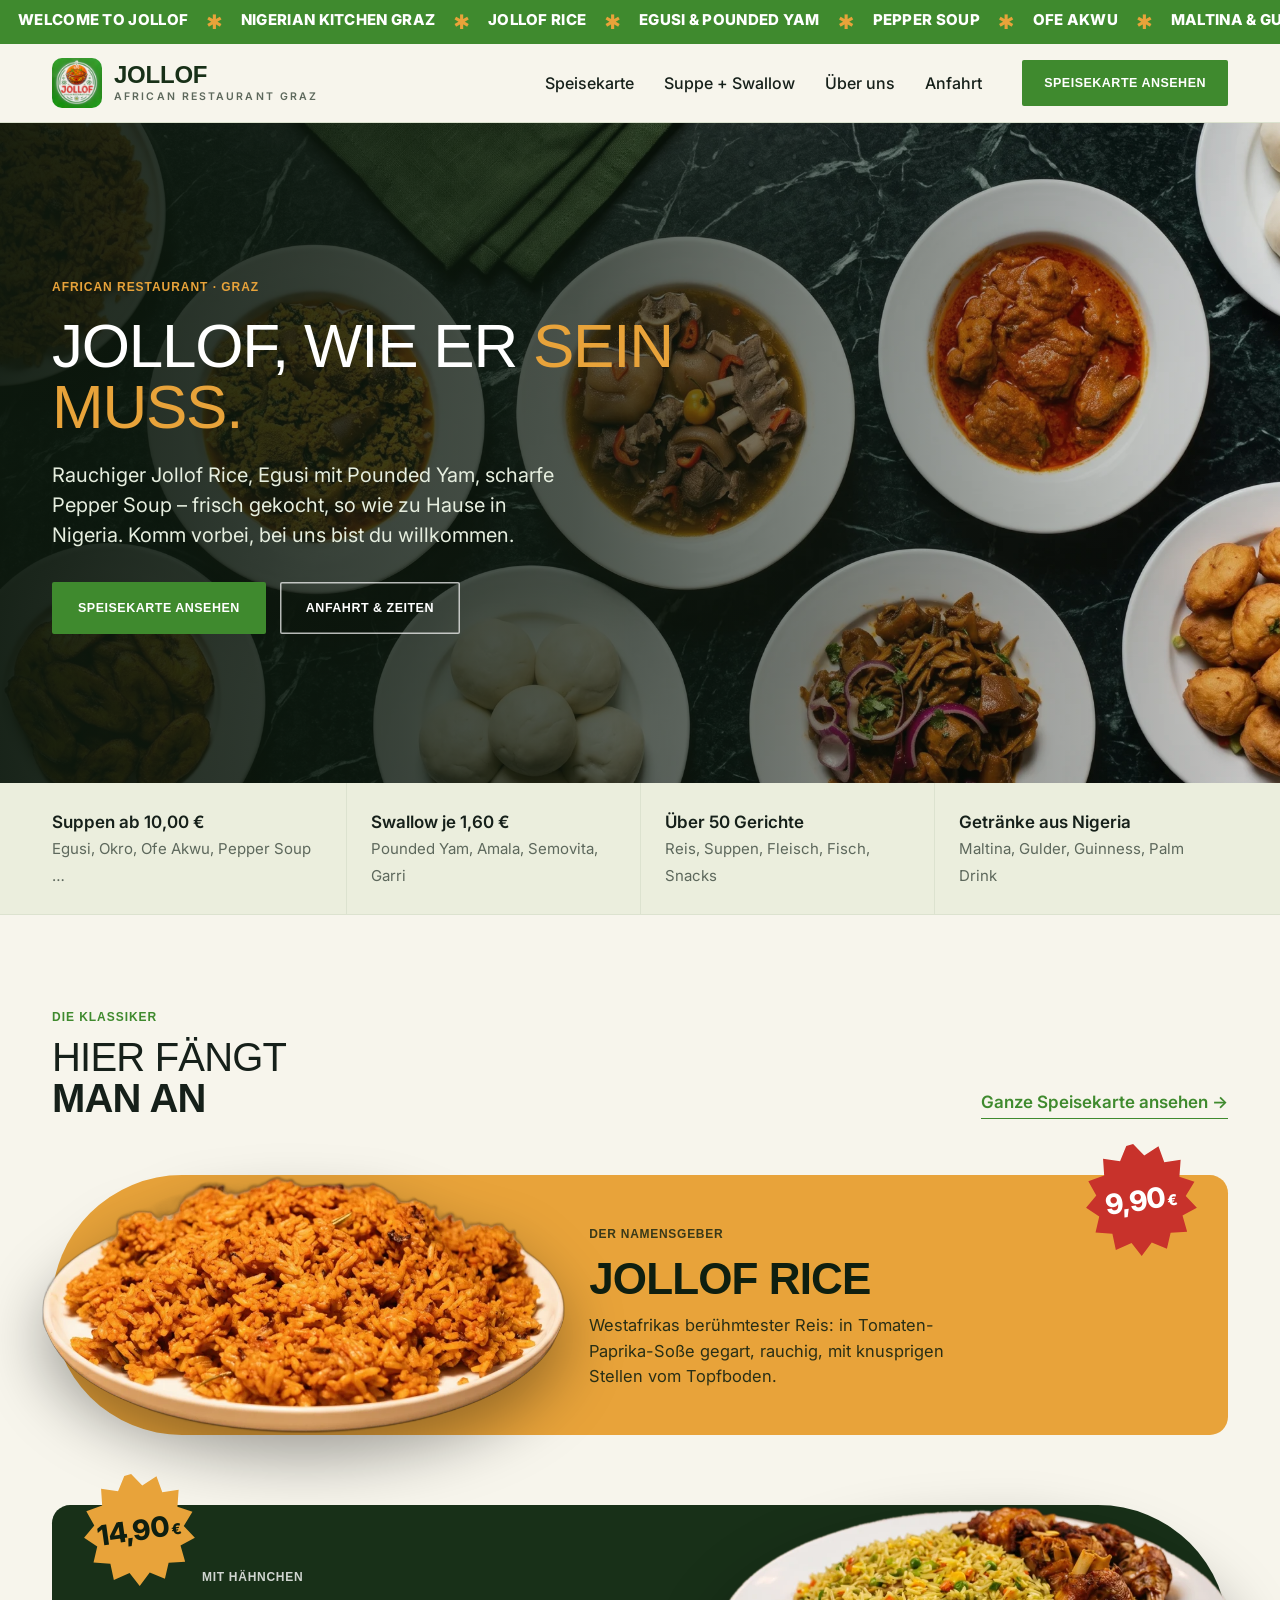
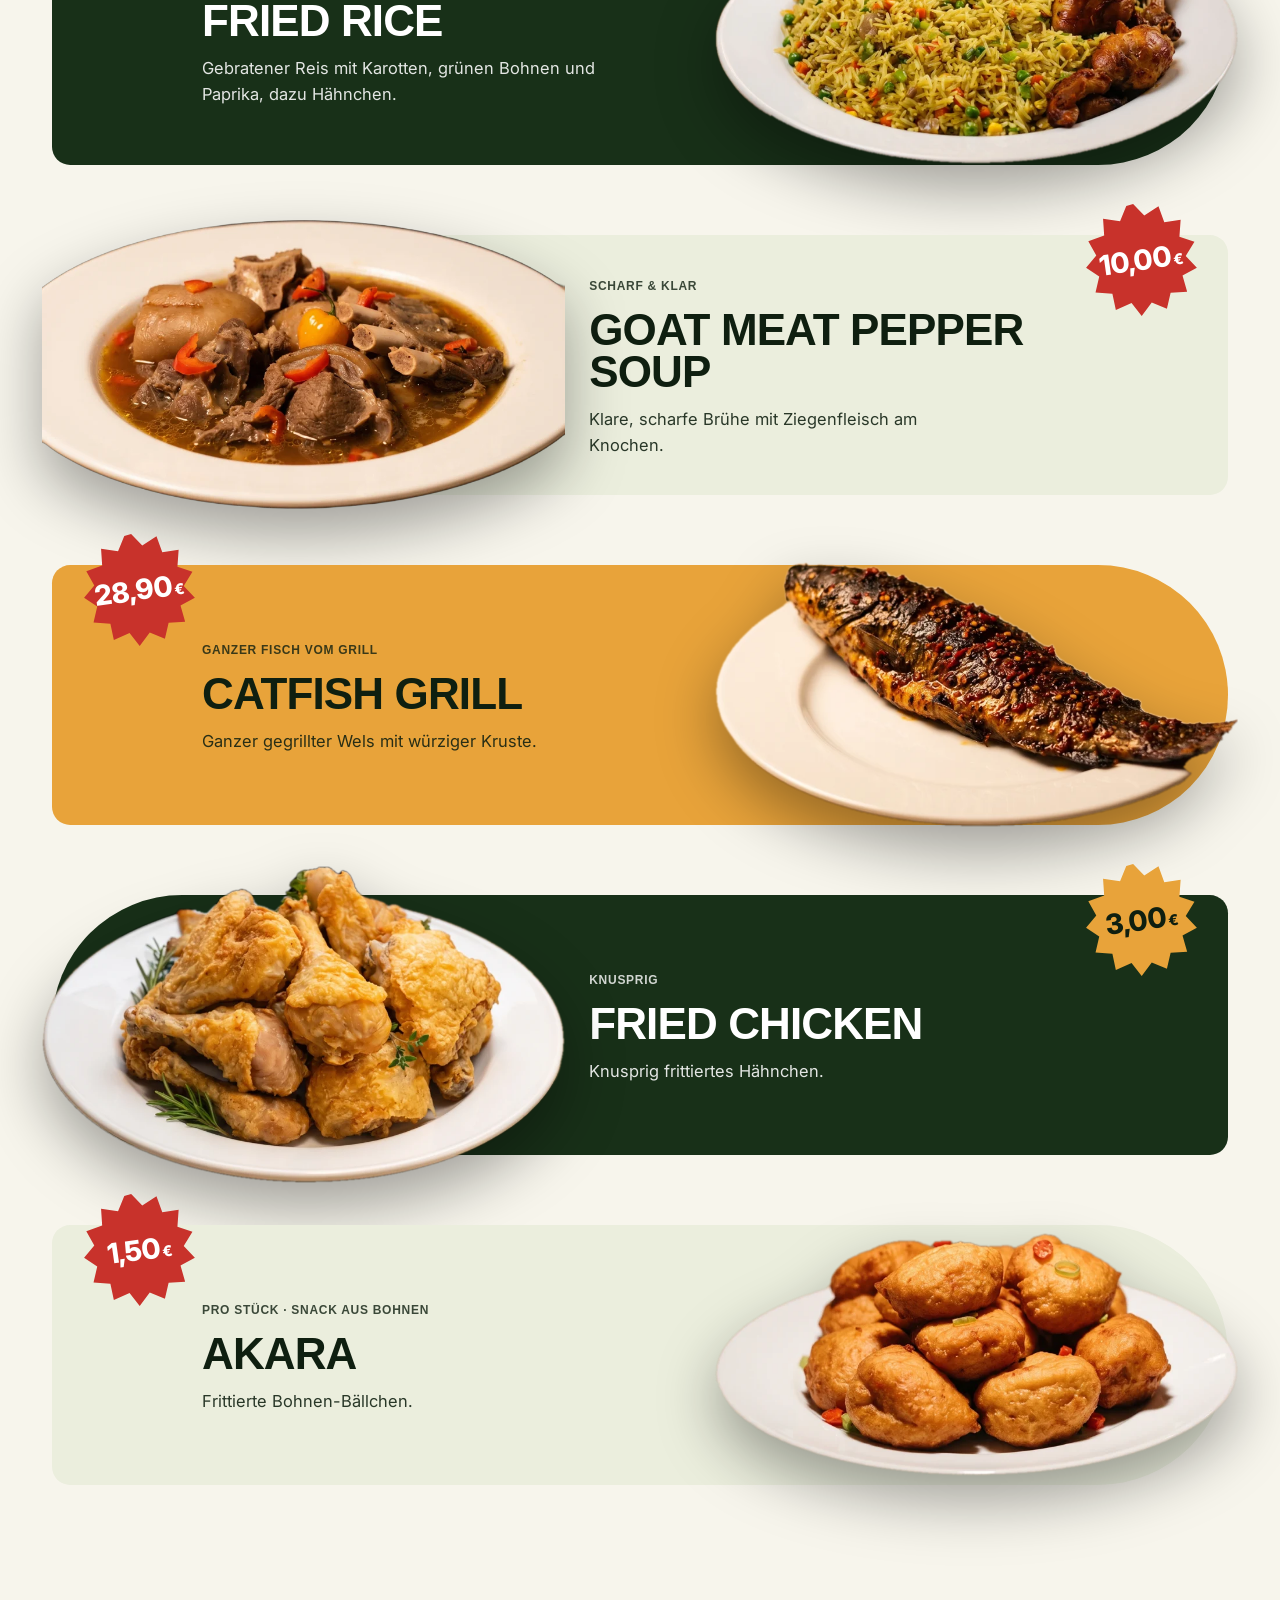
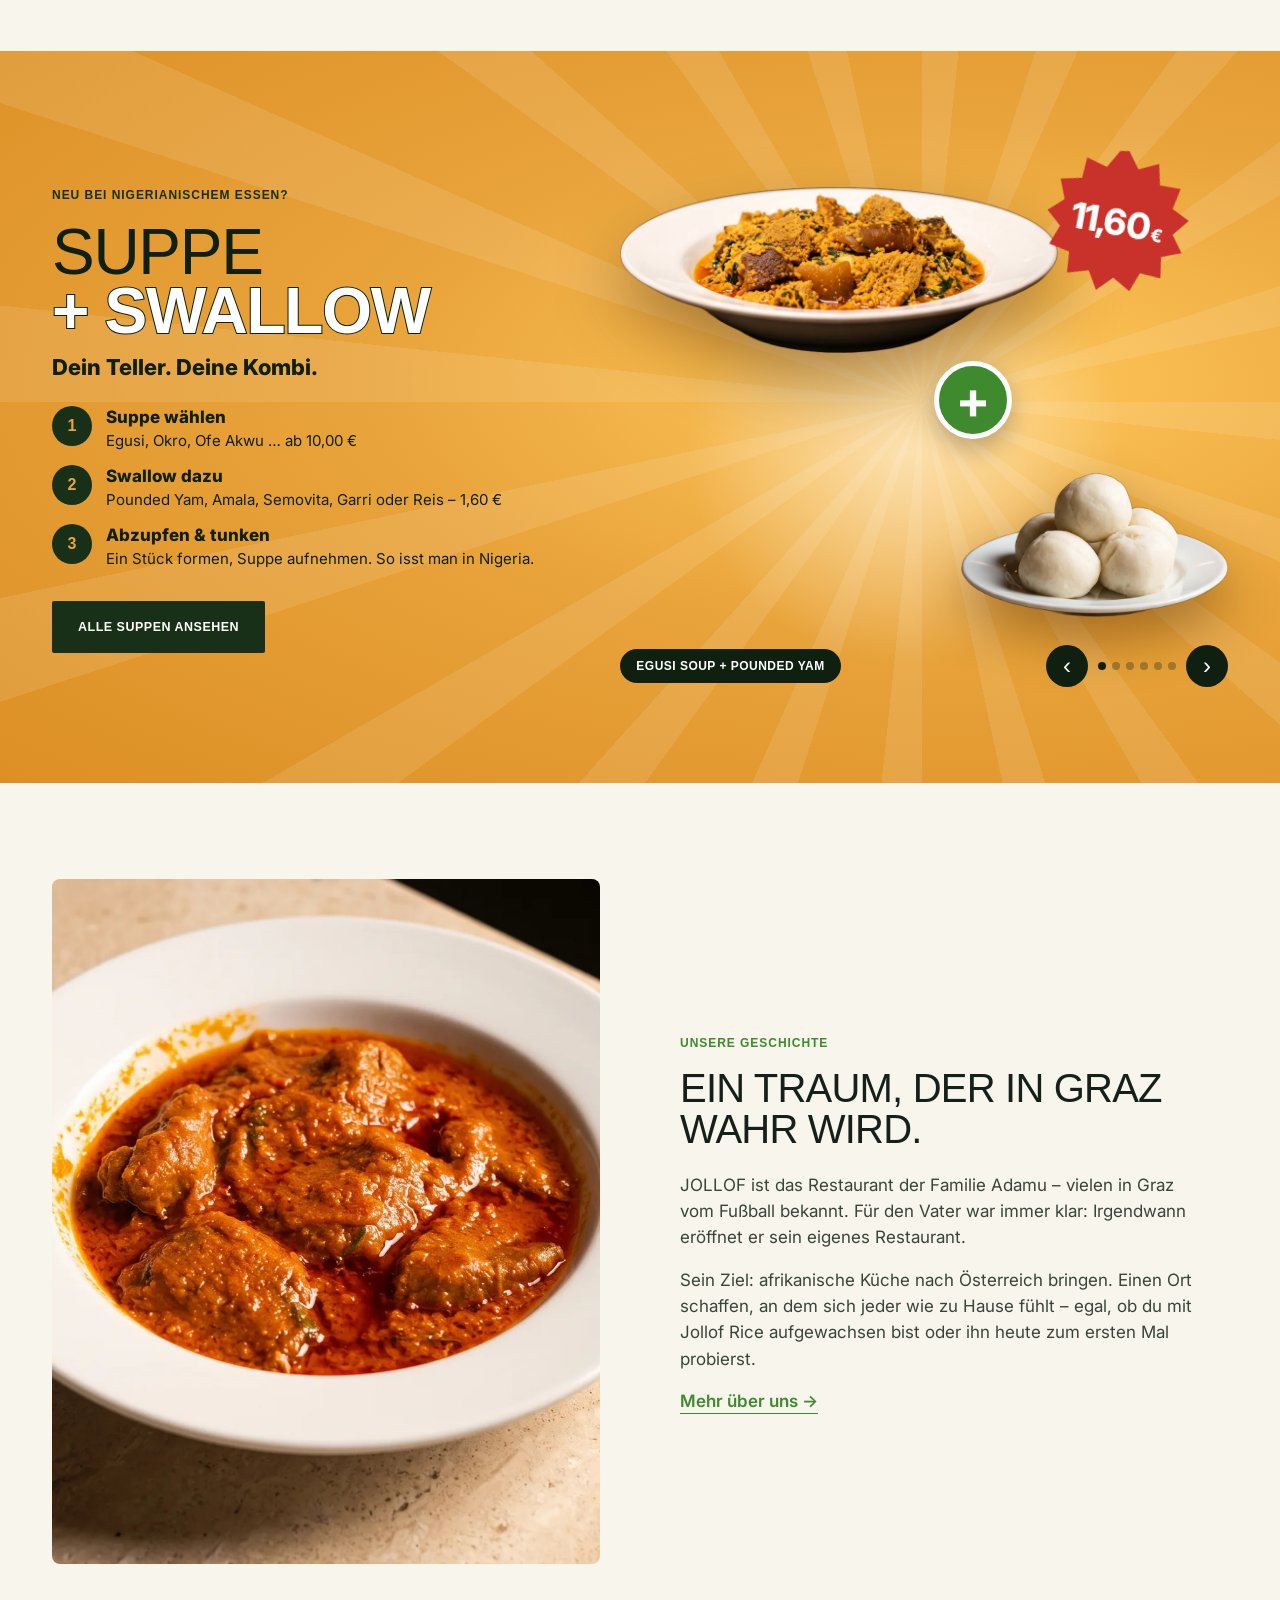
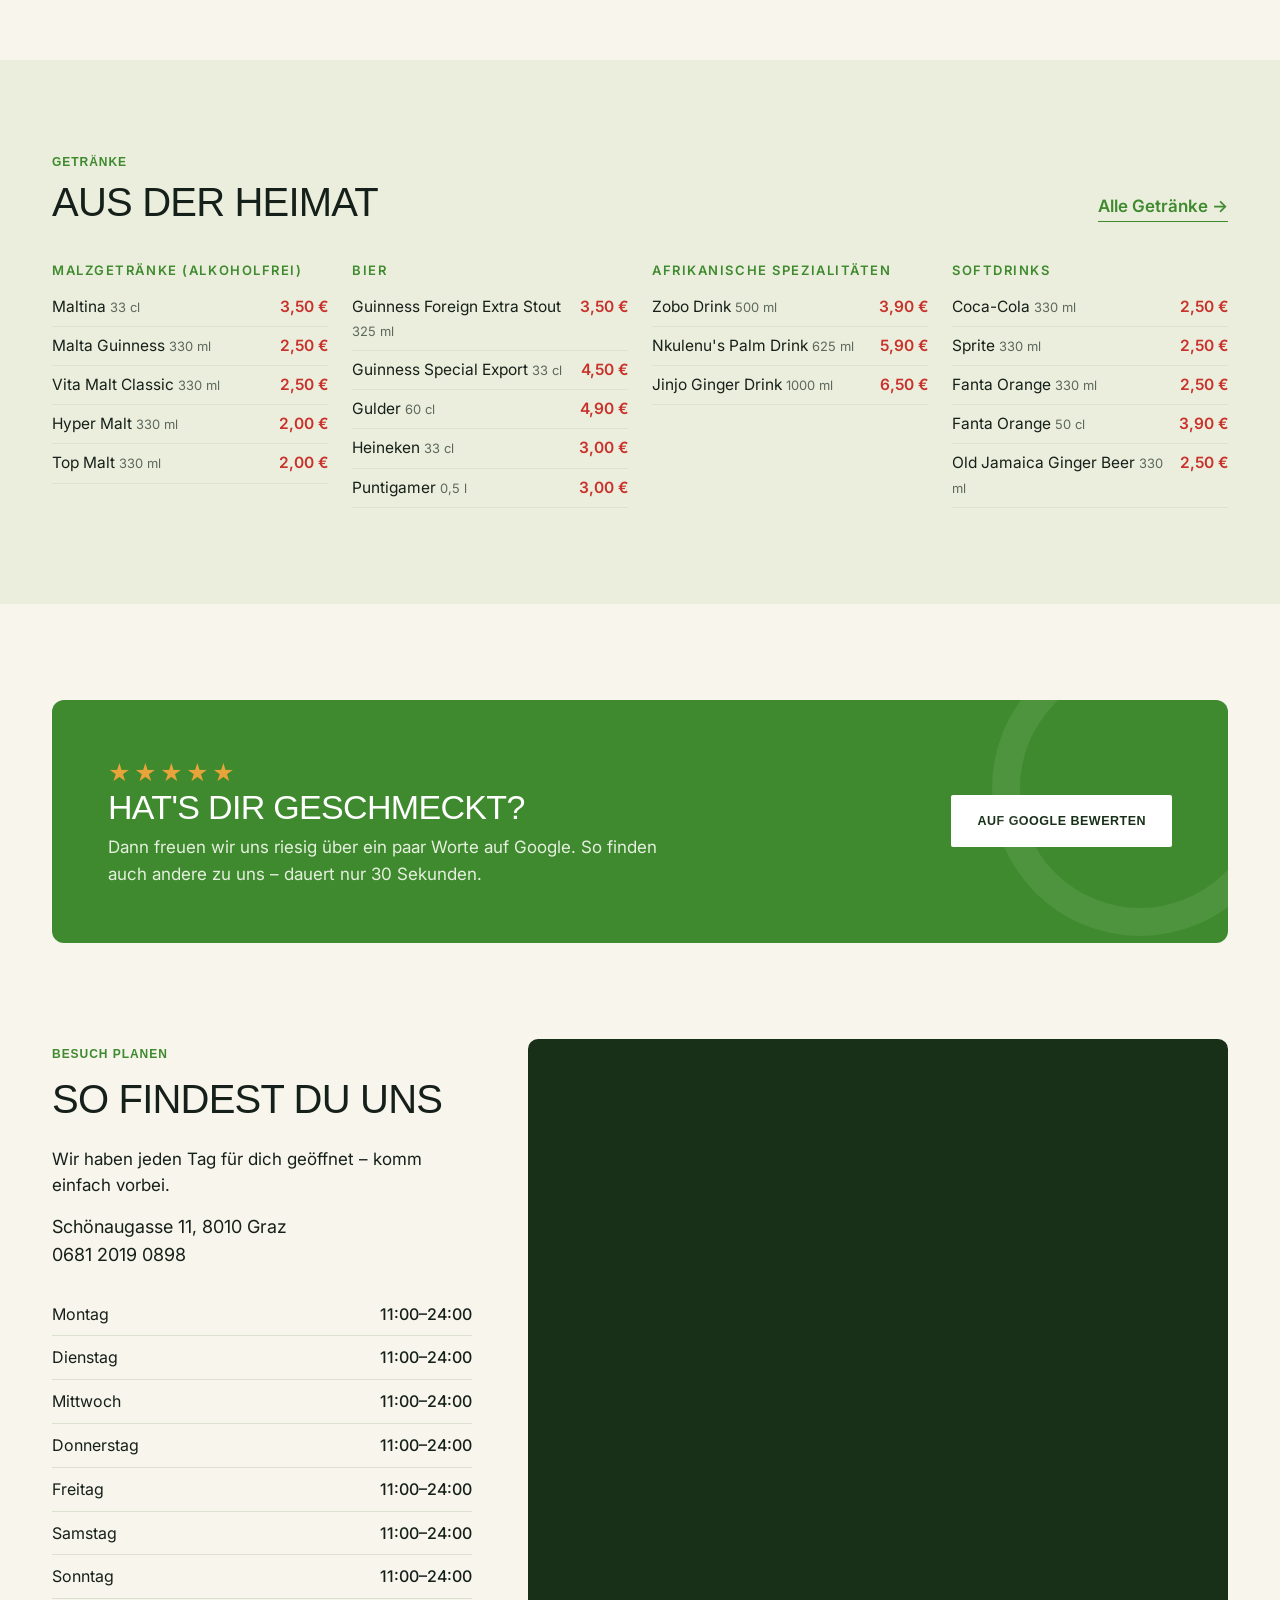
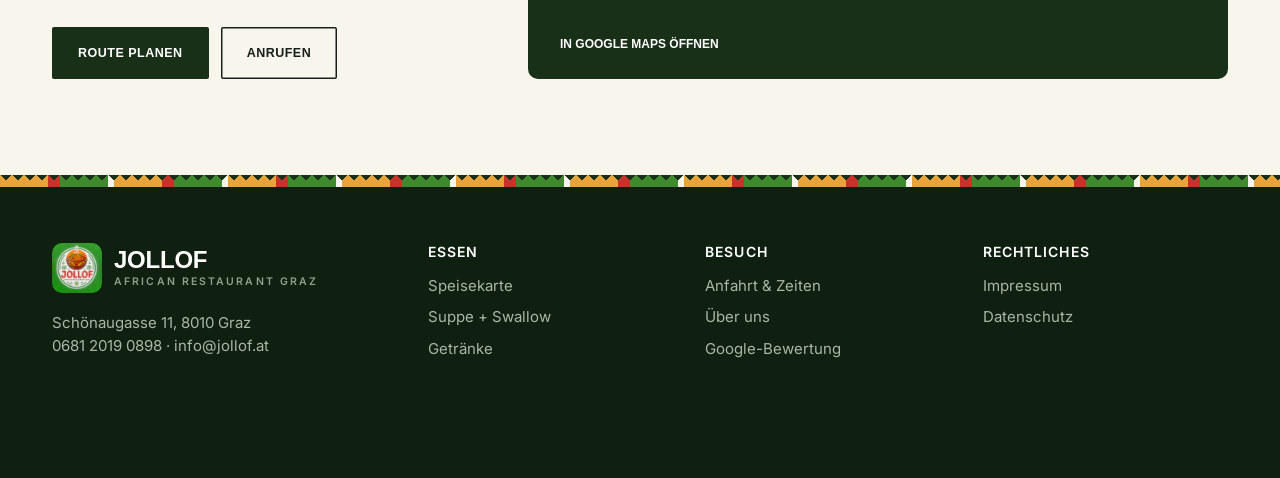
==== commit b75df6f2: "Website-Update 2026-11-03 17:28" ====
--- a/index.html
+++ b/index.html
@@ -15,7 +15,7 @@
 <meta name="theme-color" content="#183018">
 <link rel="preconnect" href="https://fonts.googleapis.com"><link rel="preconnect" href="https://fonts.gstatic.com" crossorigin>
 <link href="https://fonts.googleapis.com/css2?family=Syncopate:wght@400;700&family=Inter:wght@400;500;600;700;800&display=swap" rel="stylesheet">
-<link rel="stylesheet" href="style.css?v=1793613024">
+<link rel="stylesheet" href="style.css?v=1793721091">
 <script type="application/ld+json">{"@context": "https://schema.org", "@type": "Restaurant", "@id": "https://jollof.at/#restaurant", "name": "JOLLOF – African Restaurant Graz", "url": "https://jollof.at/", "logo": "https://jollof.at/img/logo.png", "image": "https://jollof.at/img/og.jpg", "description": "Nigerianisches und afrikanisches Restaurant der Familie Adamu in Graz: Jollof Rice, Egusi mit Pounded Yam, Pepper Soup und mehr.", "servesCuisine": ["Nigerianisch", "Afrikanisch", "Westafrikanisch"], "priceRange": "€", "menu": "https://jollof.at/speisekarte.html", "telephone": "+4368120190898", "email": "info@jollof.at", "hasMap": "https://www.google.com/maps/search/?api=1&query=Sch%C3%B6naugasse+11%2C+8010+Graz", "address": {"@type": "PostalAddress", "streetAddress": "Schönaugasse 11", "postalCode": "8010", "addressLocality": "Graz", "addressRegion": "Steiermark", "addressCountry": "AT"}, "openingHoursSpecification": [{"@type": "OpeningHoursSpecification", "dayOfWeek": ["Monday", "Tuesday", "Wednesday", "Thursday", "Friday", "Saturday", "Sunday"], "opens": "11:00", "closes": "00:00"}]}</script>
 <script type="application/ld+json">{"@context": "https://schema.org", "@type": "WebSite", "name": "JOLLOF Graz", "alternateName": ["JOLLOF", "JOLLOF African Restaurant Graz"], "url": "https://jollof.at/"}</script>
 </head>
@@ -59,7 +59,7 @@
   <div class="price-burst"><svg class="burst" viewBox="0 0 100 100" aria-hidden="true"><path d="M50 2 58 13 71 7 74 21 88 21 85 35 97 41 88 52 96 63 83 68 85 82 71 81 66 94 54 87 44 97 37 85 23 89 22 75 8 72 13 59 3 50 13 41 8 28 22 25 23 11 37 15 44 3Z"/></svg><b>9,90<small>€</small></b></div>
 </article><article class="show-row green rev">
   <div class="show-img"><img src="img/cut/fried-rice.webp" alt="Fried Rice" loading="lazy"></div>
-  <div class="show-txt"><span class="kick">Mit Hähnchen</span><h3>Fried Rice</h3><p>Gebratener Reis mit Erbsen, Karotten und Gemüse, dazu Hähnchen.</p></div>
+  <div class="show-txt"><span class="kick">Mit Hähnchen</span><h3>Fried Rice</h3><p>Gebratener Reis mit Karotten, grünen Bohnen und Paprika, dazu Hähnchen.</p></div>
   <div class="price-burst"><svg class="burst" viewBox="0 0 100 100" aria-hidden="true"><path d="M50 2 58 13 71 7 74 21 88 21 85 35 97 41 88 52 96 63 83 68 85 82 71 81 66 94 54 87 44 97 37 85 23 89 22 75 8 72 13 59 3 50 13 41 8 28 22 25 23 11 37 15 44 3Z"/></svg><b>14,90<small>€</small></b></div>
 </article><article class="show-row cream">
   <div class="show-img"><img src="img/cut/goat-meat-pepper-soup.webp" alt="Goat Meat Pepper Soup" loading="lazy"></div>
--- a/style.css
+++ b/style.css
@@ -332,3 +332,5 @@
 
 .prose h2{font-size:22px;line-height:1.15;margin:34px 0 10px;color:var(--green-d)}
 @media (max-width:760px){.prose h2{font-size:18px;margin-top:26px}}
+
+.mzut{font-size:12.5px;color:#5d685c;line-height:1.45;margin-top:6px}.mzut b{color:#16201a;font-weight:600}
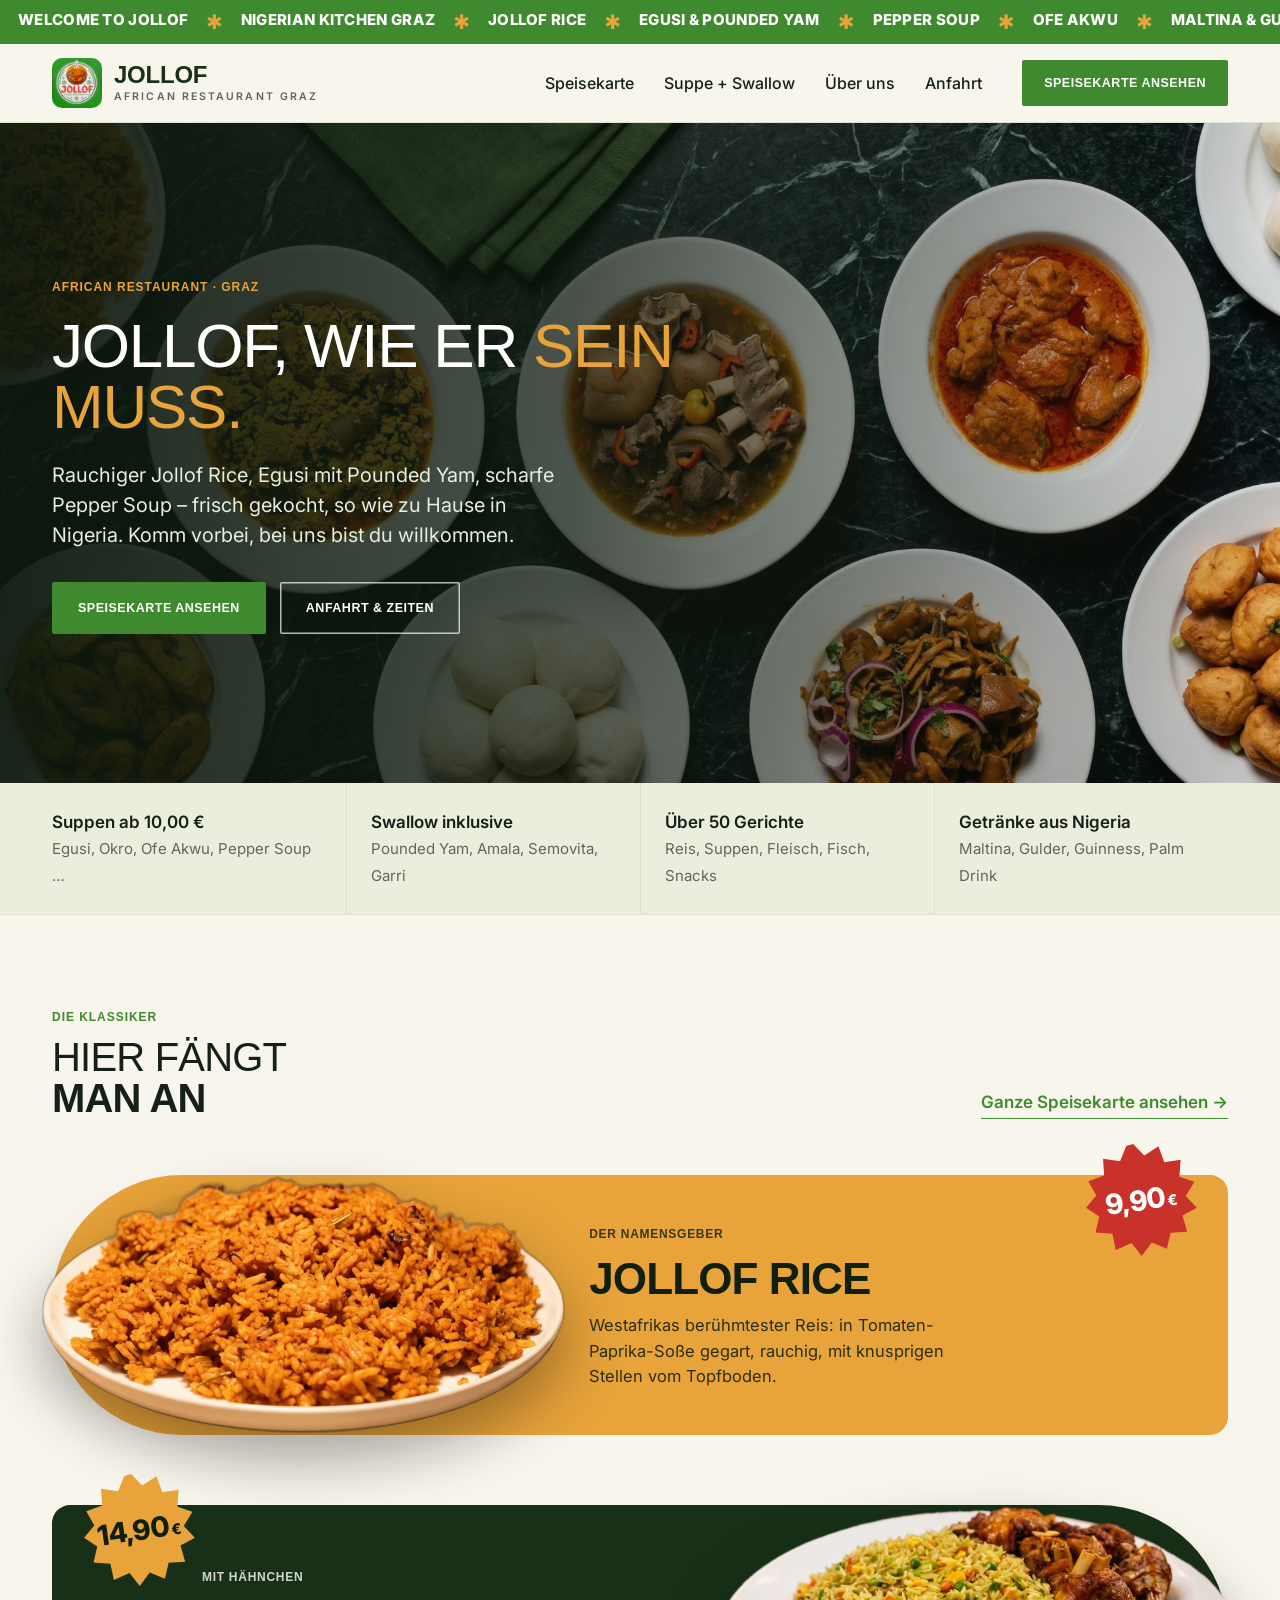
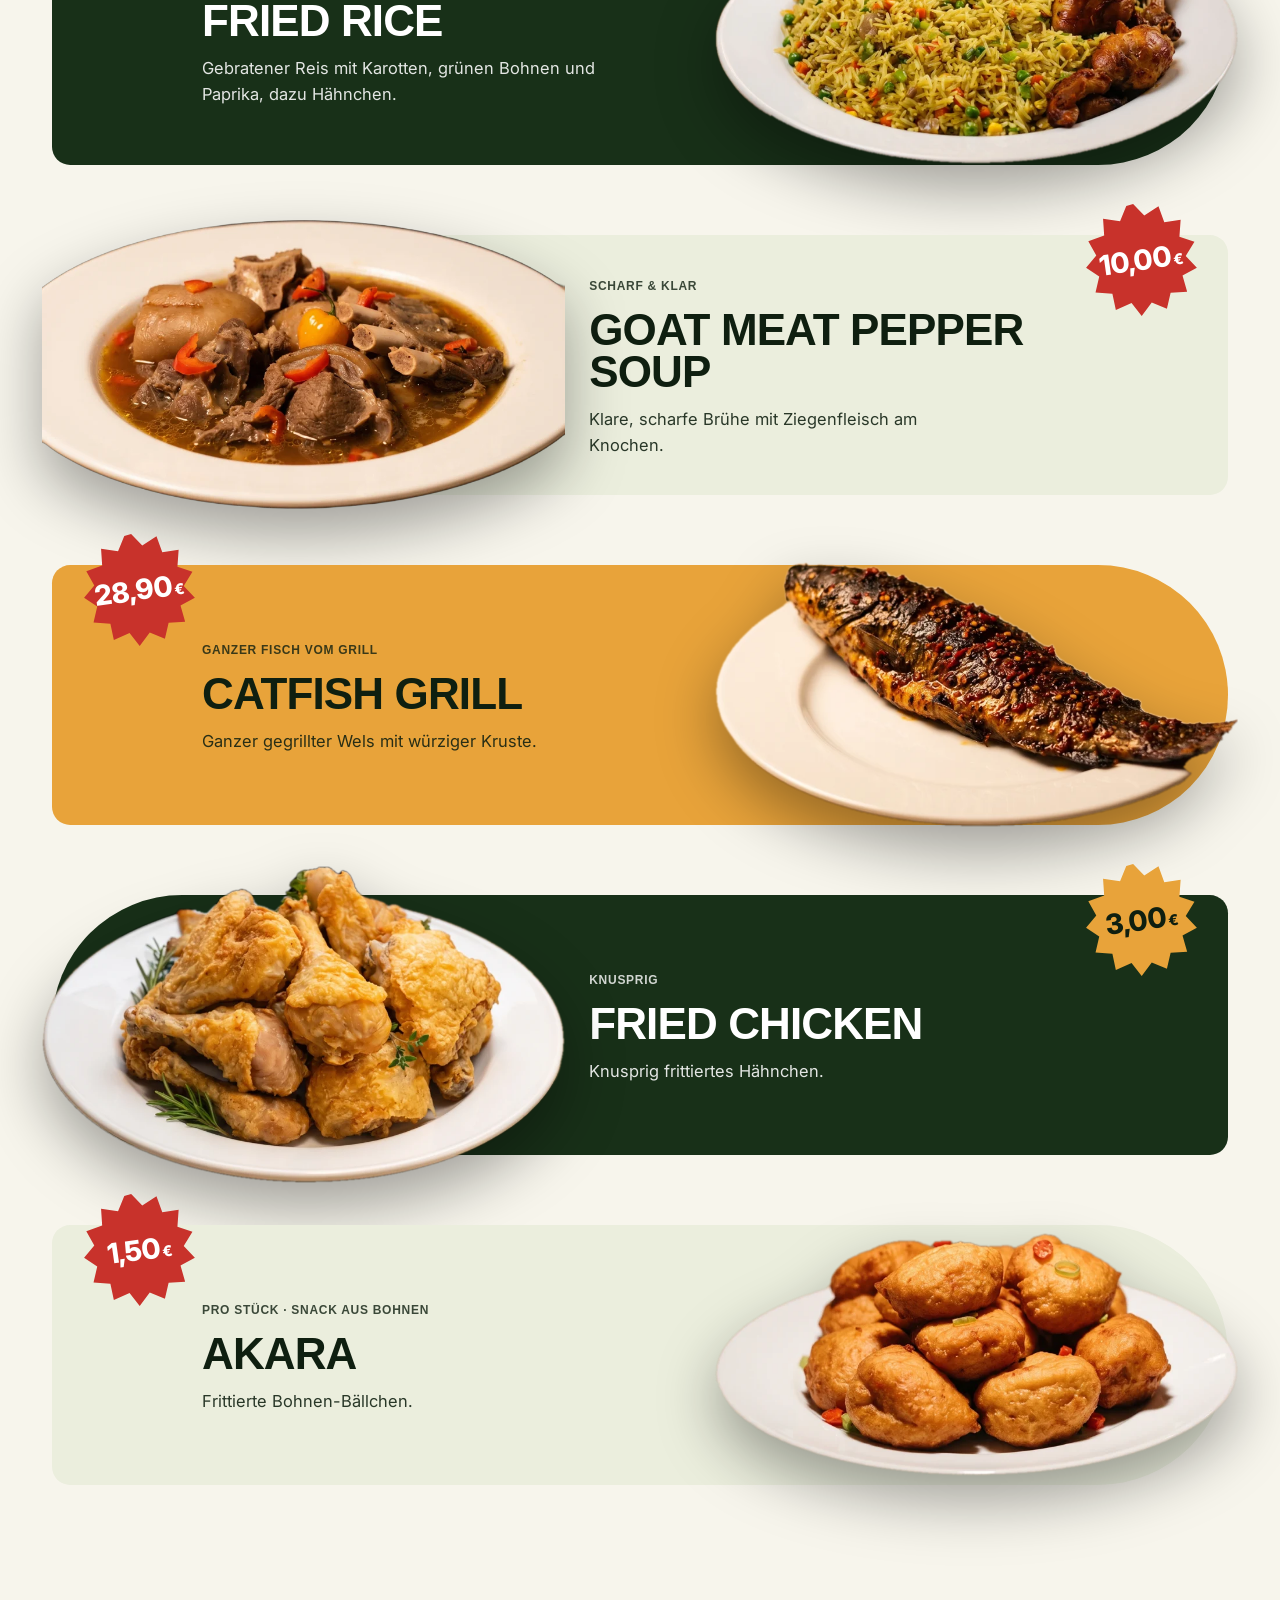
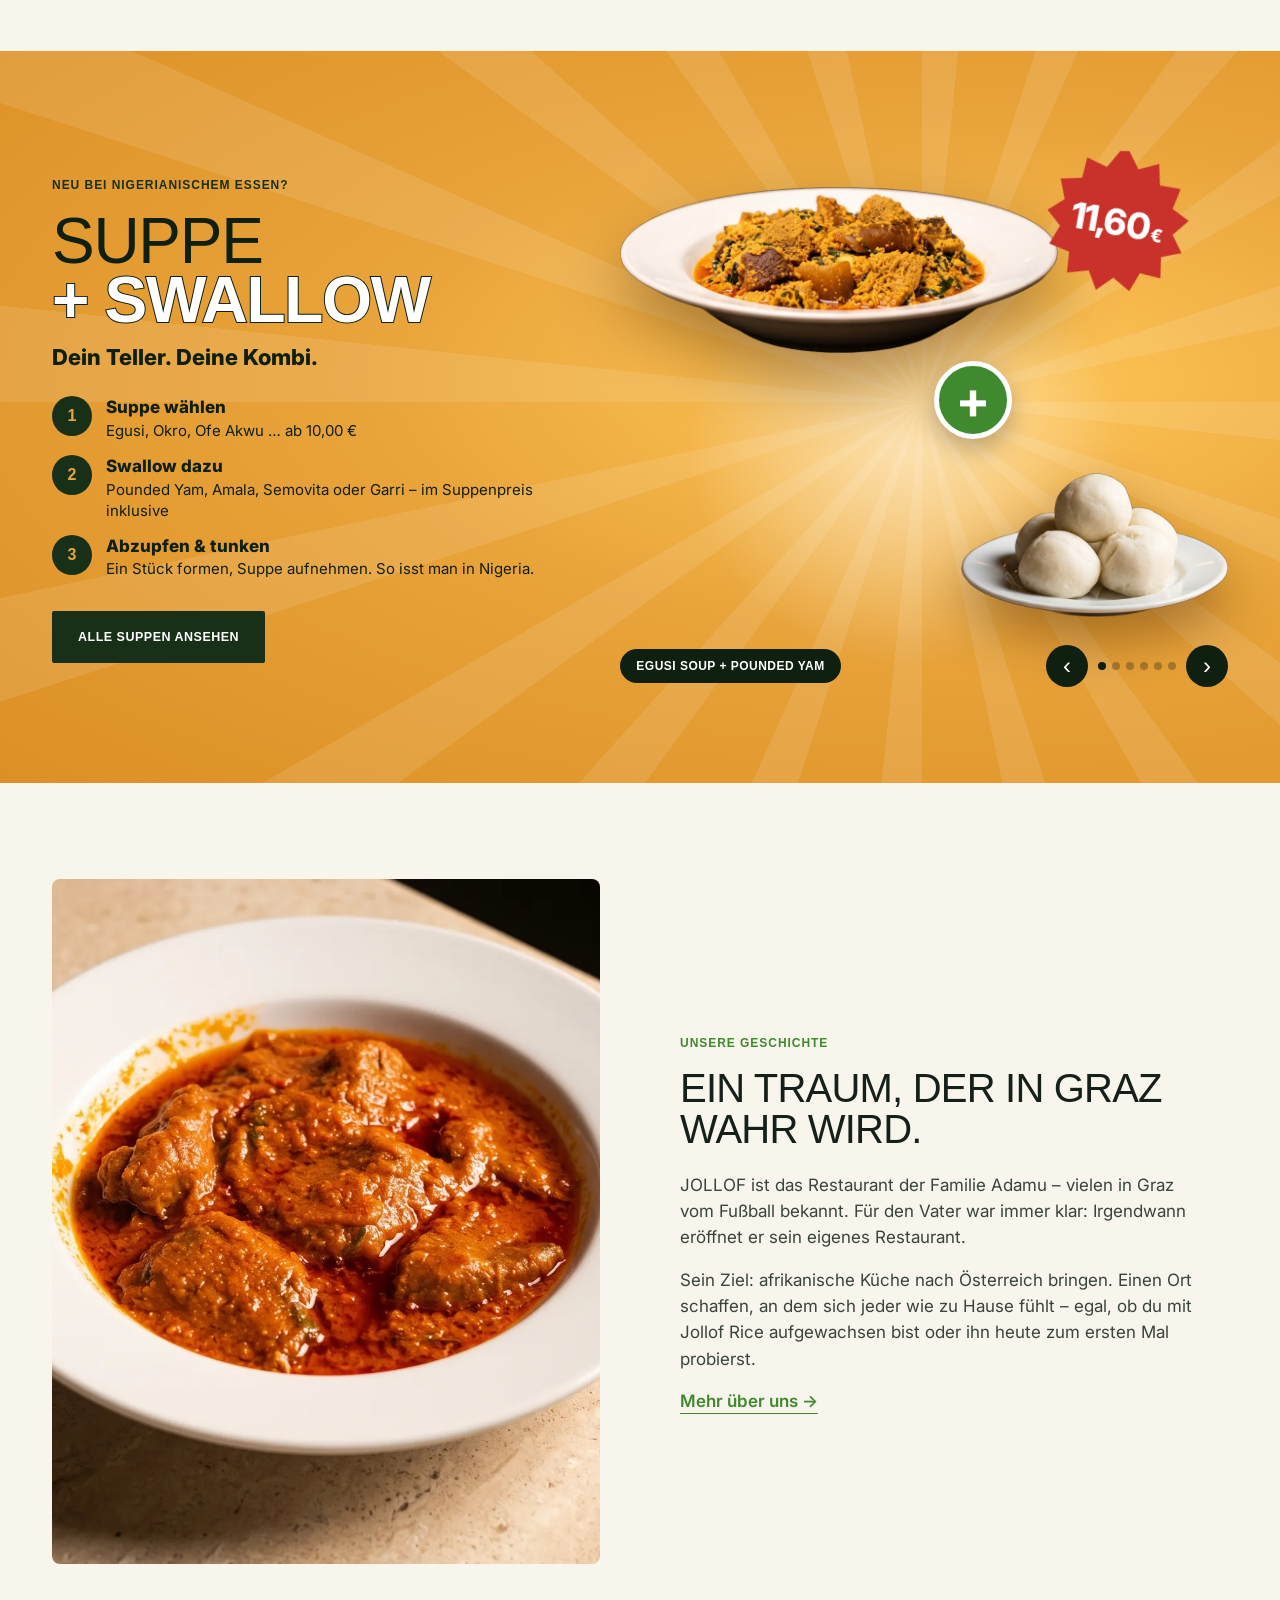
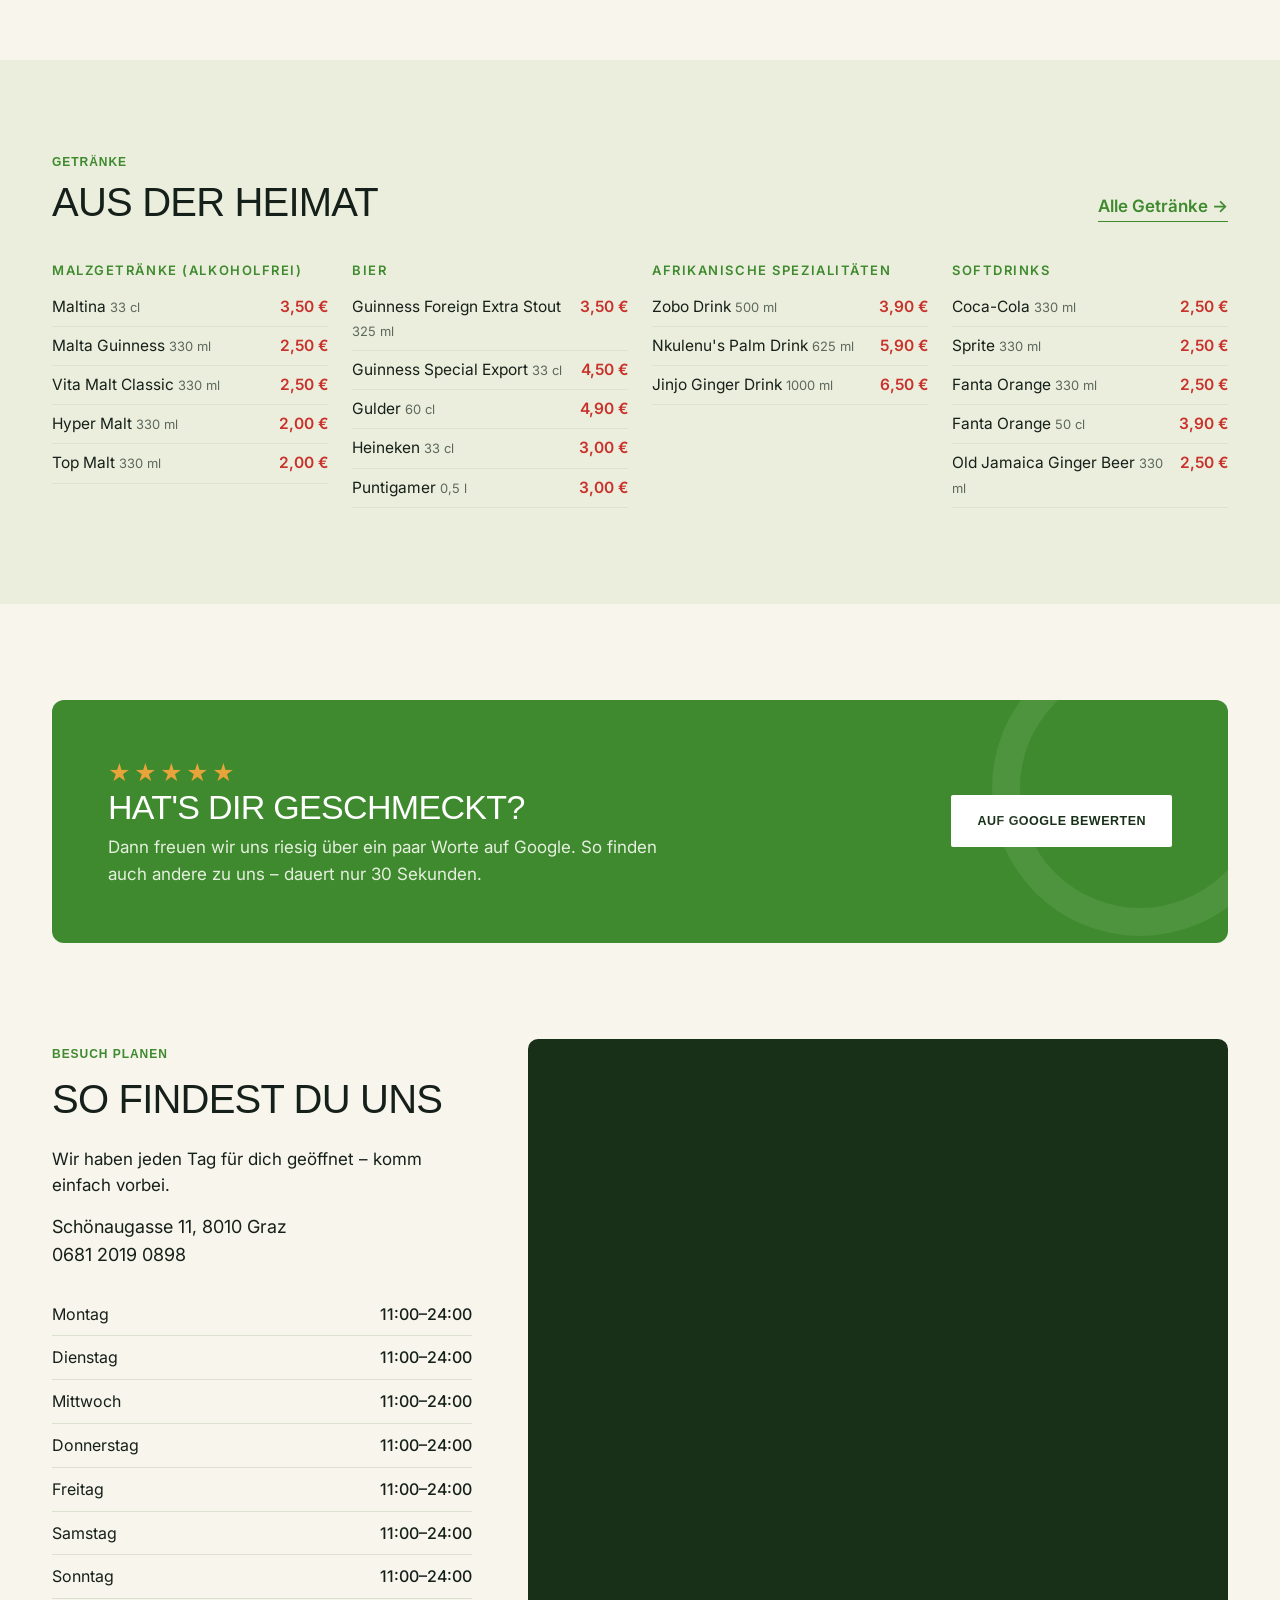
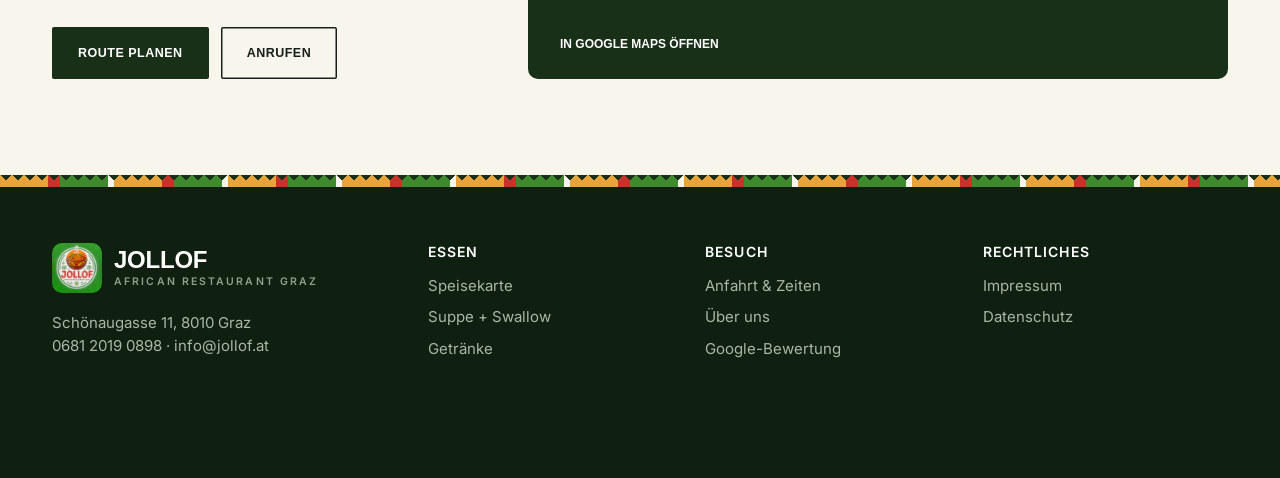
==== commit c3a50fdf: "Website-Update 2026-11-08 12:54" ====
--- a/index.html
+++ b/index.html
@@ -44,7 +44,7 @@
 
 <div class="usps"><div class="wrap">
   <div class="usp"><b>Suppen ab 10,00 €</b><span>Egusi, Okro, Ofe Akwu, Pepper Soup …</span></div>
-  <div class="usp"><b>Swallow je 1,60 €</b><span>Pounded Yam, Amala, Semovita, Garri</span></div>
+  <div class="usp"><b>Swallow inklusive</b><span>Pounded Yam, Amala, Semovita, Garri</span></div>
   <div class="usp"><b>Über 50 Gerichte</b><span>Reis, Suppen, Fleisch, Fisch, Snacks</span></div>
   <div class="usp"><b>Getränke aus Nigeria</b><span>Maltina, Gulder, Guinness, Palm Drink</span></div>
 </div></div>
@@ -89,7 +89,7 @@
       <p class="tag">Dein Teller. Deine Kombi.</p>
       <ul class="steps">
         <li><i>1</i><span><b>Suppe wählen</b>Egusi, Okro, Ofe Akwu … ab 10,00 €</span></li>
-        <li><i>2</i><span><b>Swallow dazu</b>Pounded Yam, Amala, Semovita, Garri oder Reis – 1,60 €</span></li>
+        <li><i>2</i><span><b>Swallow dazu</b>Pounded Yam, Amala, Semovita oder Garri – im Suppenpreis inklusive</span></li>
         <li><i>3</i><span><b>Abzupfen &amp; tunken</b>Ein Stück formen, Suppe aufnehmen. So isst man in Nigeria.</span></li>
       </ul>
       <a class="btn btn-dark" href="speisekarte.html">Alle Suppen ansehen</a>
@@ -152,7 +152,7 @@
 </section>
 
 <script>
-const C=[{"s": "Egusi Soup", "si": "img/cut/egusi-soup.webp", "w": "Pounded Yam", "wi": "img/cut/pounded-yam.webp", "p": 11.6}, {"s": "Stew", "si": "img/cut/stew.webp", "w": "White Rice", "wi": "img/cut/white-rice.webp", "p": 11.6}, {"s": "Ofe Akwu", "si": "img/cut/ofe-akwu.webp", "w": "Rice and Beans", "wi": "img/cut/rice-and-beans.webp", "p": 12.6}, {"s": "Okro Soup", "si": "img/cut/okro-soup.webp", "w": "Semovita", "wi": "img/cut/semovita.webp", "p": 11.6}, {"s": "Afang Soup", "si": "img/cut/afang-soup.webp", "w": "Pounded Yam", "wi": "img/cut/pounded-yam.webp", "p": 13.2}, {"s": "Vegetable Soup", "si": "img/cut/vegetable-soup.webp", "w": "Amala", "wi": "img/cut/amala.webp", "p": 13.6}];let ci=0,ct;
+const C=[{"s": "Egusi Soup", "si": "img/cut/egusi-soup.webp", "w": "Pounded Yam", "wi": "img/cut/pounded-yam.webp", "p": 11.6}, {"s": "Stew", "si": "img/cut/stew.webp", "w": "White Rice", "wi": "img/cut/white-rice.webp", "p": 11.6}, {"s": "Ofe Akwu", "si": "img/cut/ofe-akwu.webp", "w": "Rice and Beans", "wi": "img/cut/rice-and-beans.webp", "p": 14.2}, {"s": "Okro Soup", "si": "img/cut/okro-soup.webp", "w": "Semovita", "wi": "img/cut/semovita.webp", "p": 11.6}, {"s": "Afang Soup", "si": "img/cut/afang-soup.webp", "w": "Pounded Yam", "wi": "img/cut/pounded-yam.webp", "p": 13.2}, {"s": "Vegetable Soup", "si": "img/cut/vegetable-soup.webp", "w": "Amala", "wi": "img/cut/amala.webp", "p": 13.6}];let ci=0,ct;
 function showC(i){ci=(i+C.length)%C.length;const c=C[ci];stage.classList.remove('swap');void stage.offsetWidth;stage.classList.add('swap');
   stSoup.src=c.si;stSoup.alt=c.s;stSide.src=c.wi;stSide.alt=c.w;stName.textContent=c.s+' + '+c.w;
   stPrice.innerHTML=c.p.toFixed(2).replace('.',',')+'<small>€</small>';
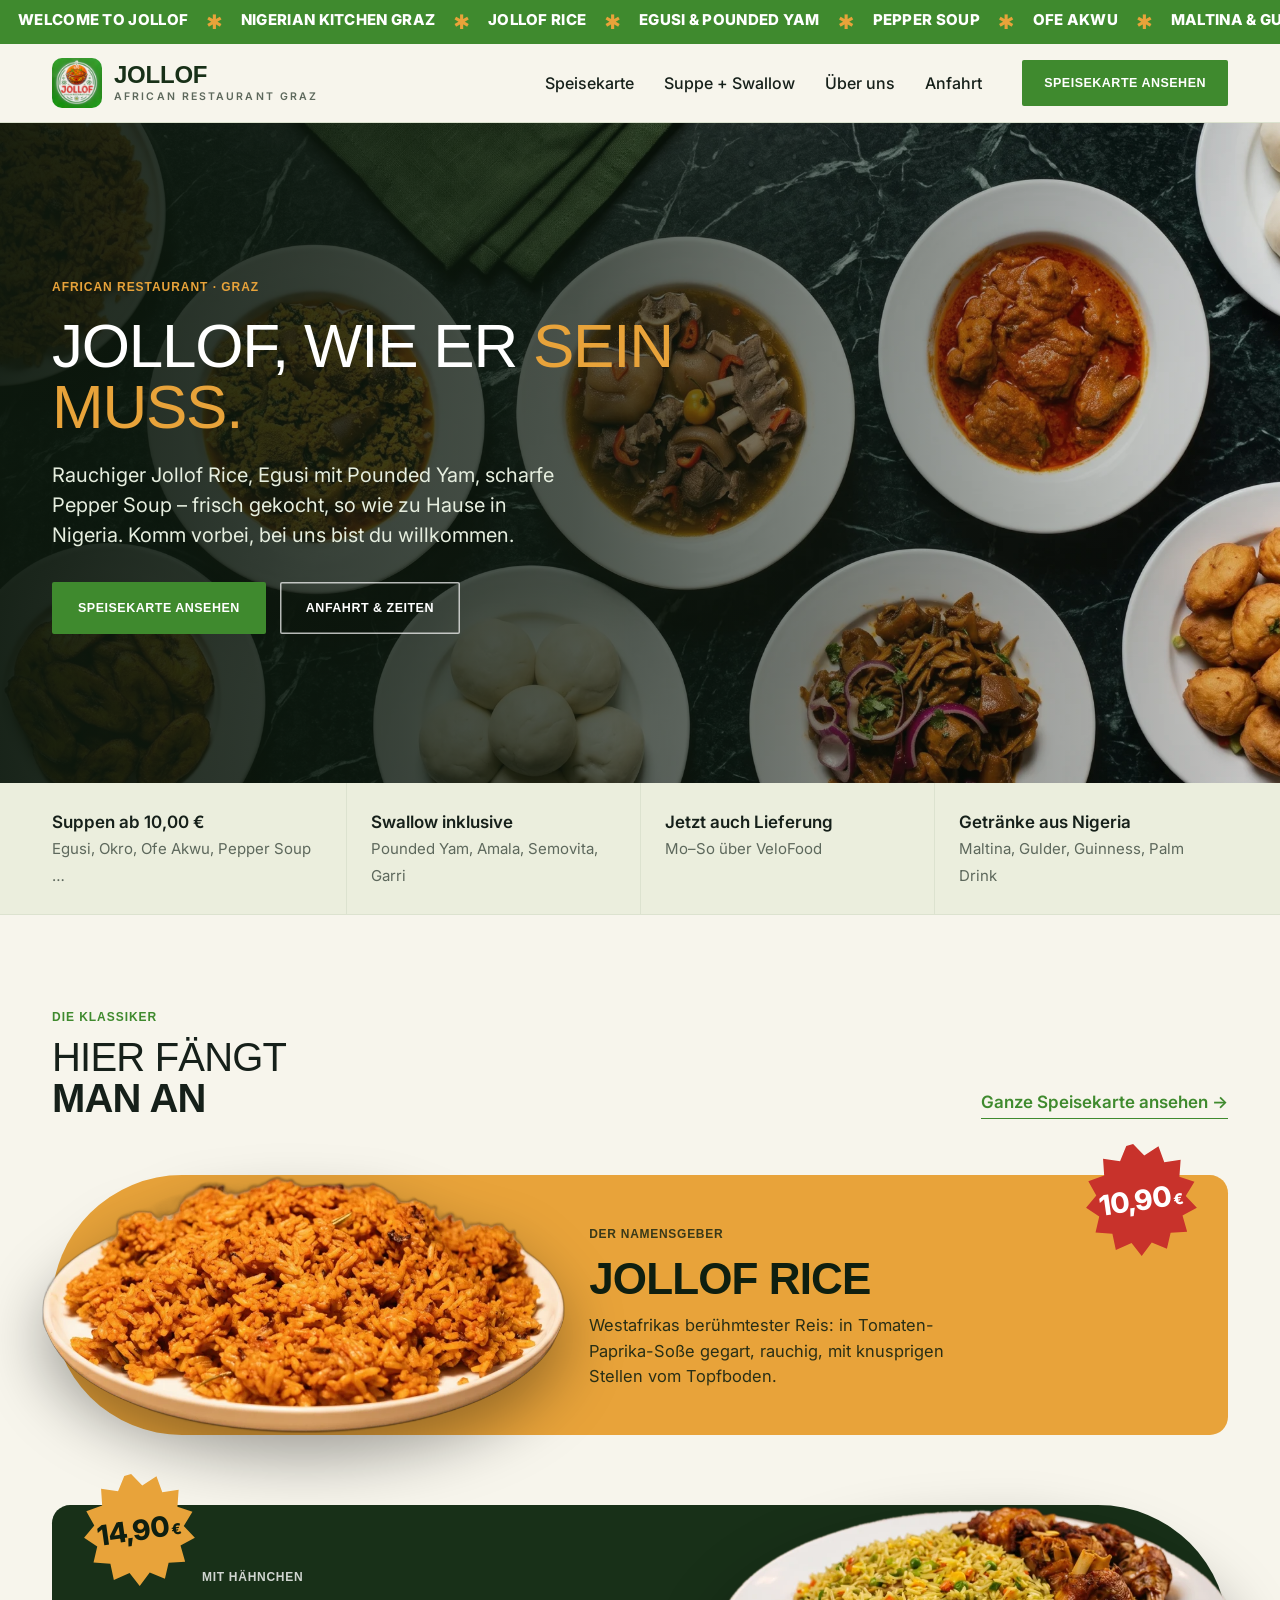
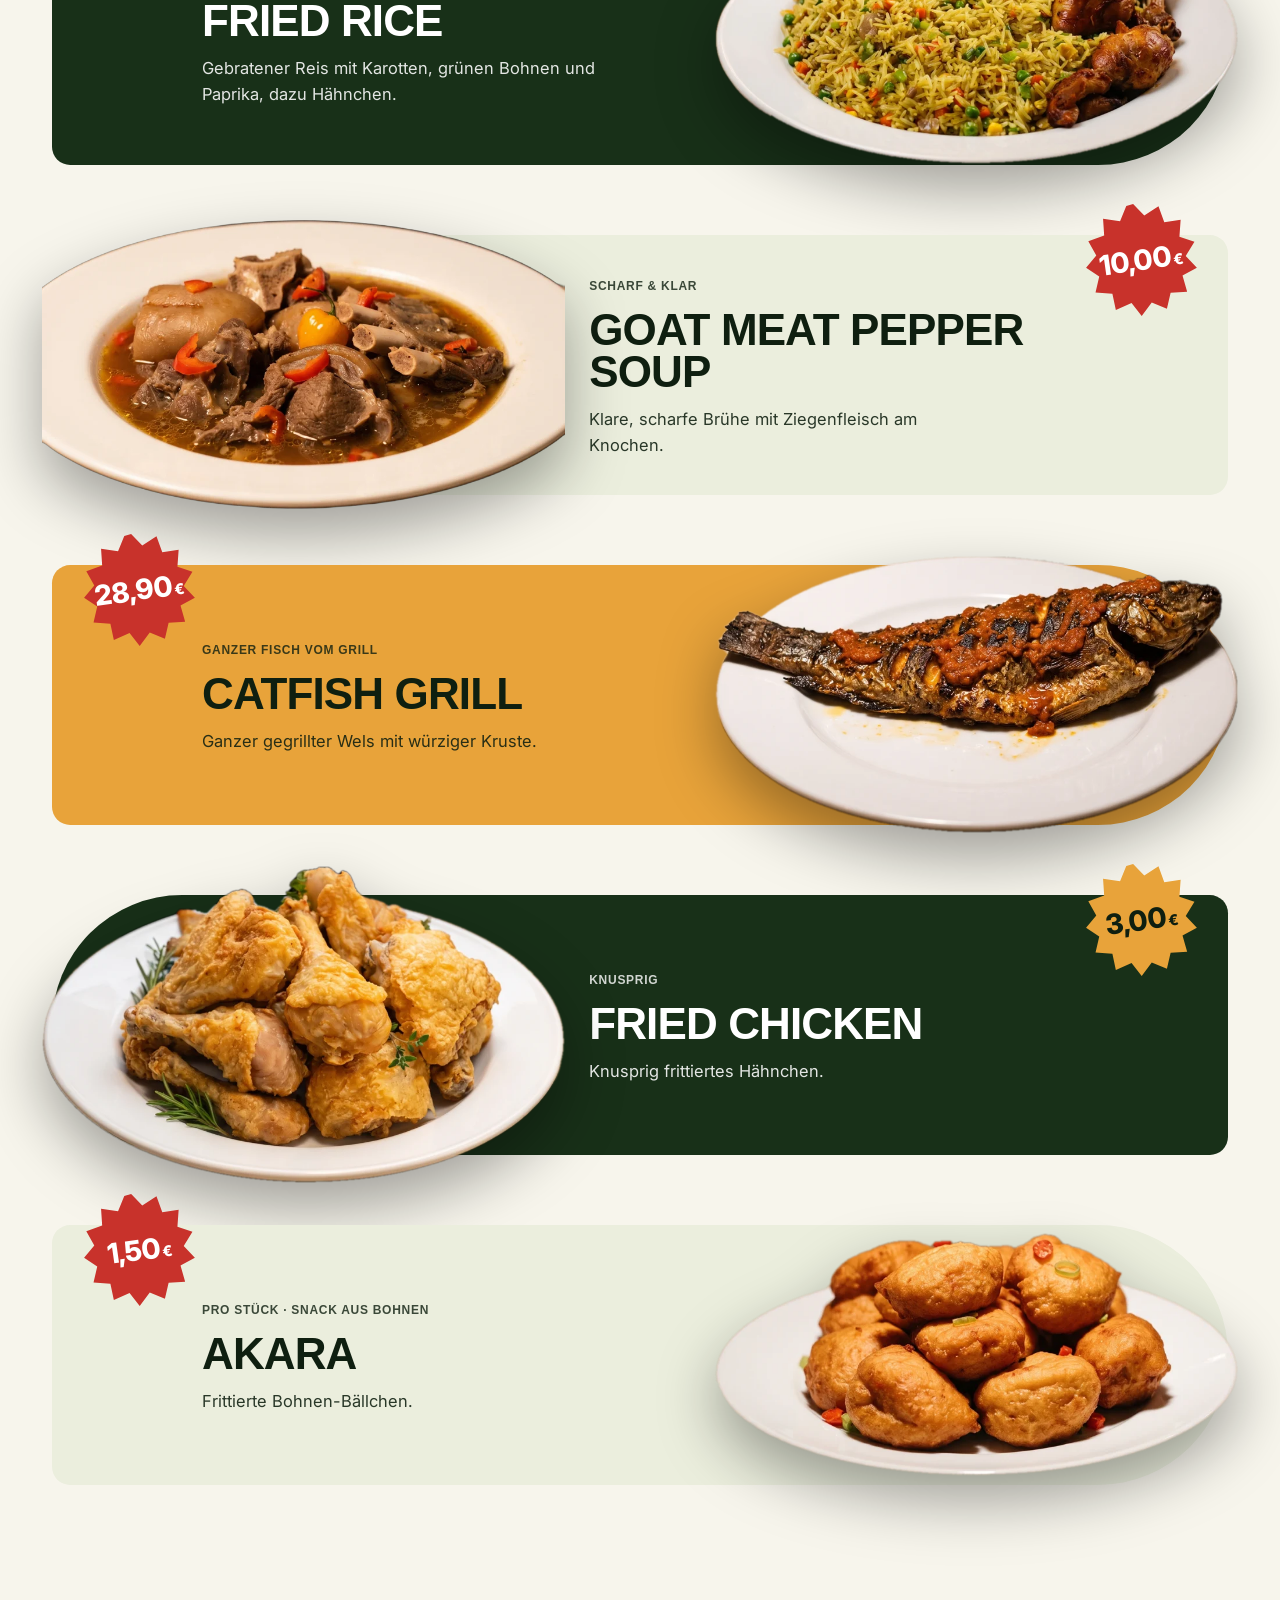
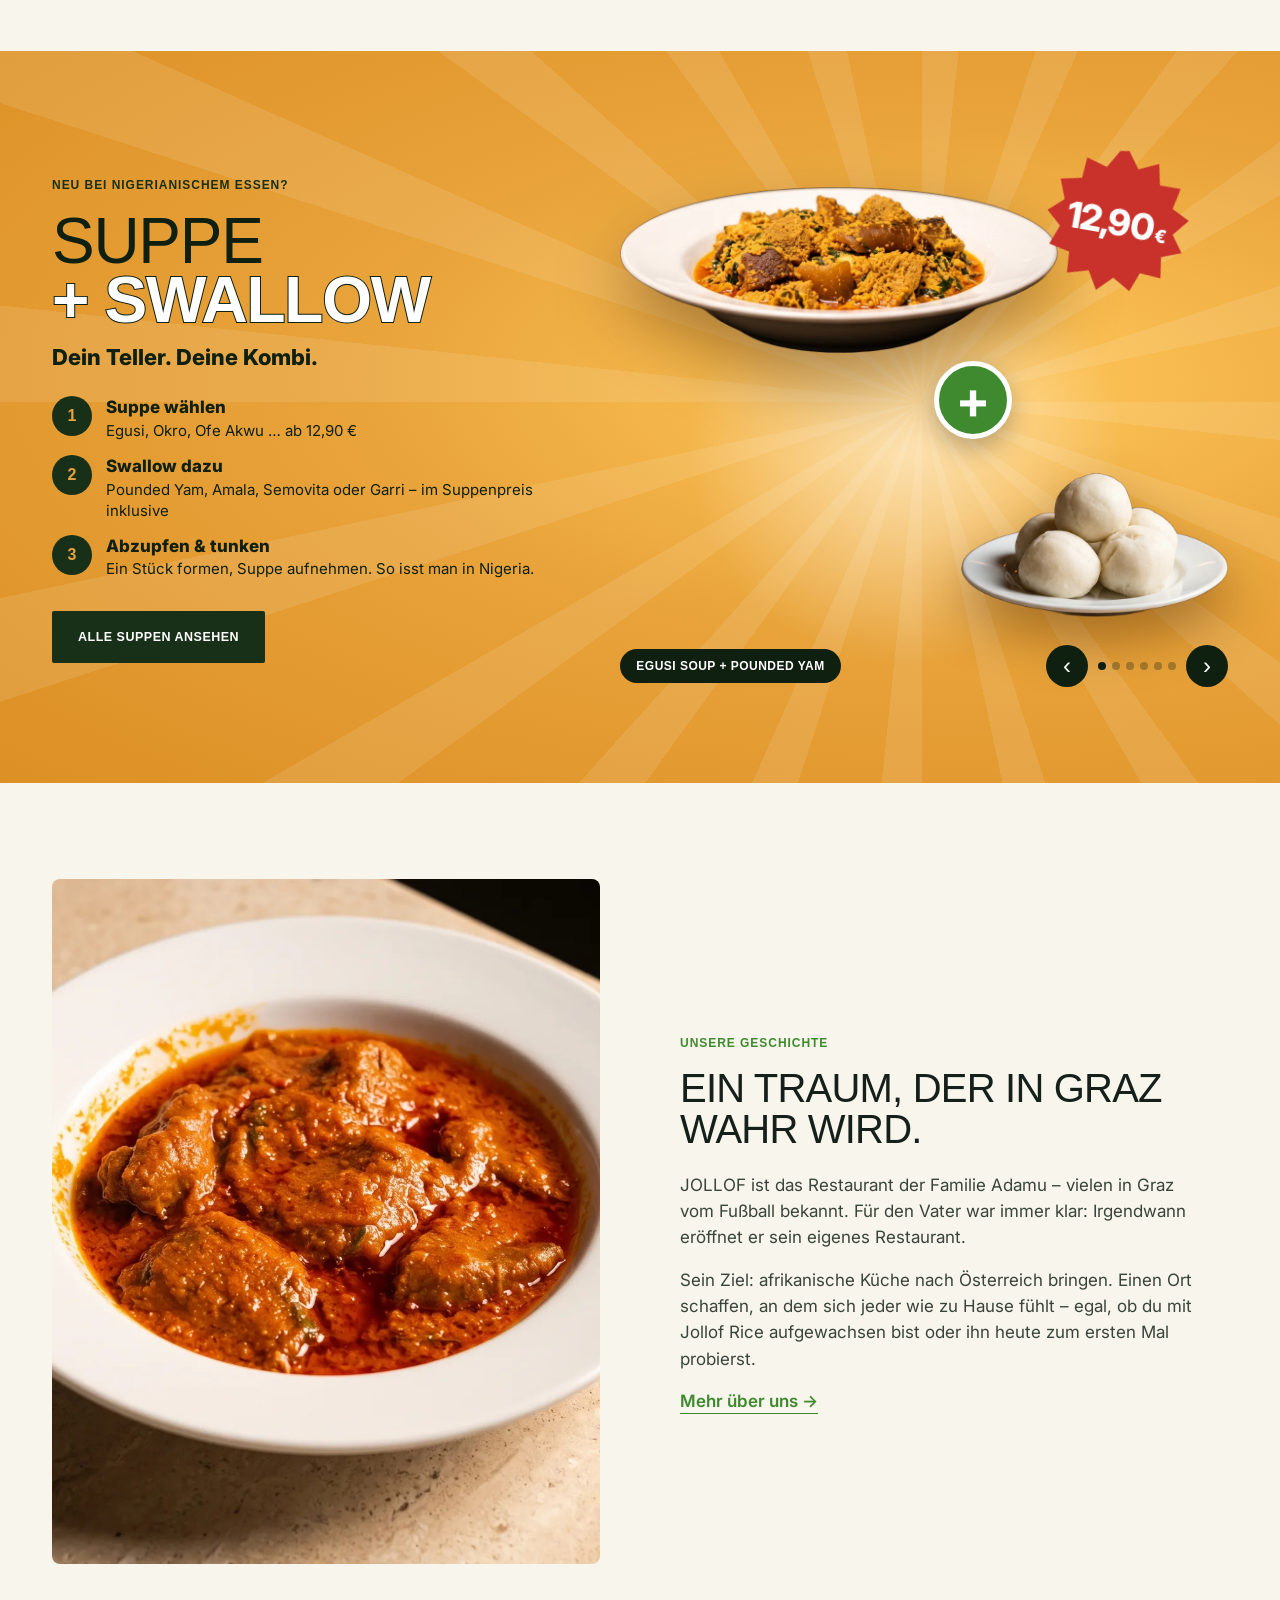
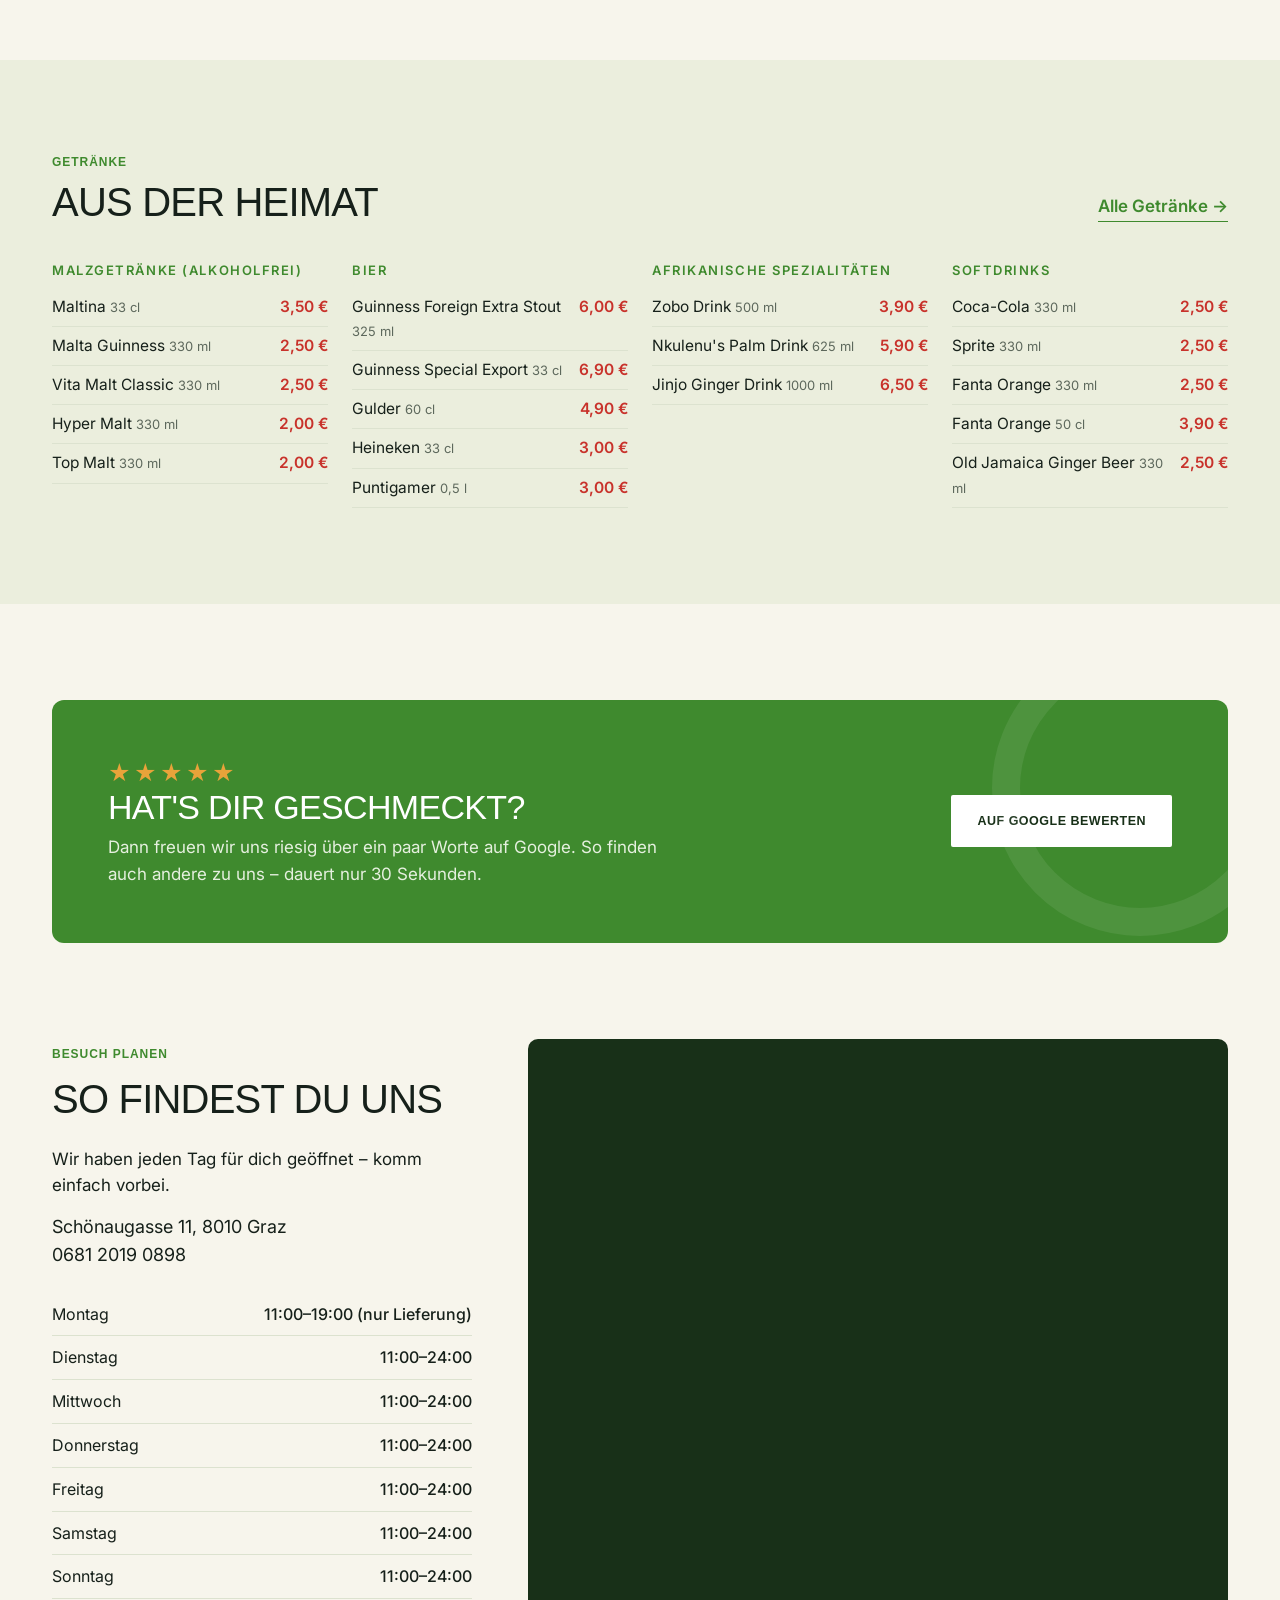
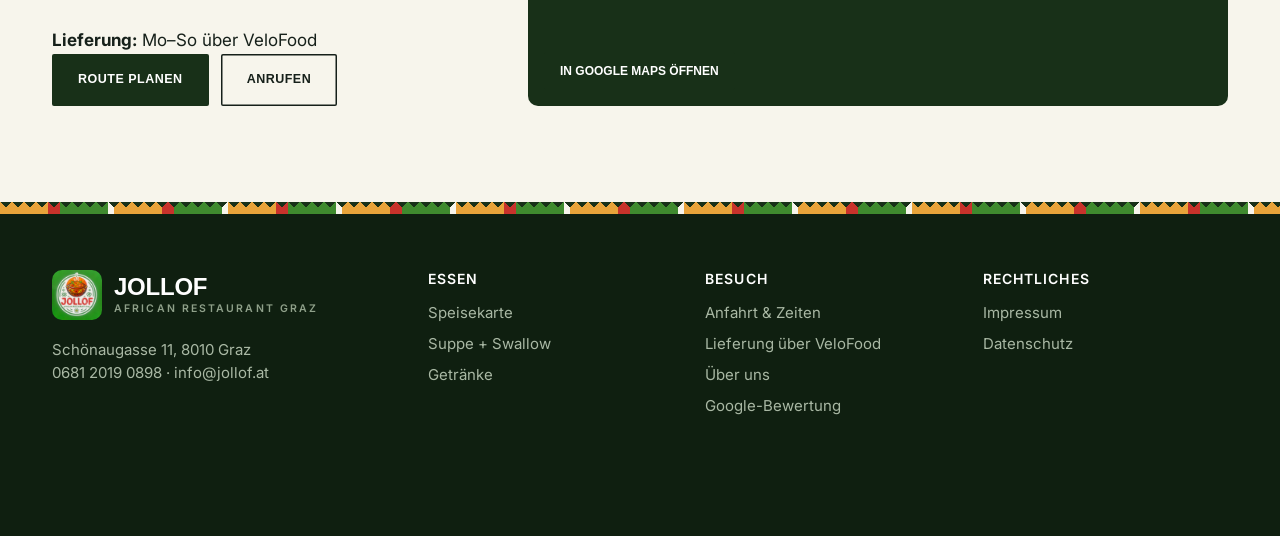
==== commit 1f4ecff0: "Website-Update 2026-11-27: Preise, Öffnungszeiten, VeloFood, Wein & Spirituosen Co-Authored-By: Clau" ====
--- a/index.html
+++ b/index.html
@@ -4,11 +4,11 @@
 <meta charset="utf-8">
 <meta name="viewport" content="width=device-width, initial-scale=1">
 <title>JOLLOF Graz, Schönaugasse | Jollof Rice, Egusi &amp; Pepper Soup</title>
-<meta name="description" content="Afrikanische Küche mitten in Graz: rauchiger Jollof Rice, Egusi mit Pounded Yam und scharfe Pepper Soup – frisch gekocht von Familie Adamu, täglich von 11 bis 24 Uhr.">
+<meta name="description" content="Afrikanische Küche mitten in Graz: rauchiger Jollof Rice, Egusi mit Pounded Yam und scharfe Pepper Soup – frisch gekocht von Familie Adamu, Di–So 11–24 Uhr, Montag Lieferung 11–19 Uhr.">
 <link rel="canonical" href="https://jollof.at/">
 
 <meta property="og:type" content="website"><meta property="og:locale" content="de_AT"><meta property="og:site_name" content="JOLLOF Graz">
-<meta property="og:title" content="JOLLOF Graz, Schönaugasse | Jollof Rice, Egusi &amp; Pepper Soup"><meta property="og:description" content="Afrikanische Küche mitten in Graz: rauchiger Jollof Rice, Egusi mit Pounded Yam und scharfe Pepper Soup – frisch gekocht von Familie Adamu, täglich von 11 bis 24 Uhr.">
+<meta property="og:title" content="JOLLOF Graz, Schönaugasse | Jollof Rice, Egusi &amp; Pepper Soup"><meta property="og:description" content="Afrikanische Küche mitten in Graz: rauchiger Jollof Rice, Egusi mit Pounded Yam und scharfe Pepper Soup – frisch gekocht von Familie Adamu, Di–So 11–24 Uhr, Montag Lieferung 11–19 Uhr.">
 <meta property="og:url" content="https://jollof.at/"><meta property="og:image" content="https://jollof.at/img/og.jpg">
 <meta name="twitter:card" content="summary_large_image">
 <link rel="icon" type="image/png" sizes="48x48" href="img/favicon-48.png"><link rel="icon" type="image/png" sizes="96x96" href="img/favicon-96.png"><link rel="apple-touch-icon" href="img/favicon-192.png">
@@ -16,7 +16,7 @@
 <link rel="preconnect" href="https://fonts.googleapis.com"><link rel="preconnect" href="https://fonts.gstatic.com" crossorigin>
 <link href="https://fonts.googleapis.com/css2?family=Syncopate:wght@400;700&family=Inter:wght@400;500;600;700;800&display=swap" rel="stylesheet">
 <link rel="stylesheet" href="style.css?v=1793721091">
-<script type="application/ld+json">{"@context": "https://schema.org", "@type": "Restaurant", "@id": "https://jollof.at/#restaurant", "name": "JOLLOF – African Restaurant Graz", "url": "https://jollof.at/", "logo": "https://jollof.at/img/logo.png", "image": "https://jollof.at/img/og.jpg", "description": "Nigerianisches und afrikanisches Restaurant der Familie Adamu in Graz: Jollof Rice, Egusi mit Pounded Yam, Pepper Soup und mehr.", "servesCuisine": ["Nigerianisch", "Afrikanisch", "Westafrikanisch"], "priceRange": "€", "menu": "https://jollof.at/speisekarte.html", "telephone": "+4368120190898", "email": "info@jollof.at", "hasMap": "https://www.google.com/maps/search/?api=1&query=Sch%C3%B6naugasse+11%2C+8010+Graz", "address": {"@type": "PostalAddress", "streetAddress": "Schönaugasse 11", "postalCode": "8010", "addressLocality": "Graz", "addressRegion": "Steiermark", "addressCountry": "AT"}, "openingHoursSpecification": [{"@type": "OpeningHoursSpecification", "dayOfWeek": ["Monday", "Tuesday", "Wednesday", "Thursday", "Friday", "Saturday", "Sunday"], "opens": "11:00", "closes": "00:00"}]}</script>
+<script type="application/ld+json">{"@context": "https://schema.org", "@type": "Restaurant", "@id": "https://jollof.at/#restaurant", "name": "JOLLOF – African Restaurant Graz", "url": "https://jollof.at/", "logo": "https://jollof.at/img/logo.png", "image": "https://jollof.at/img/og.jpg", "description": "Nigerianisches und afrikanisches Restaurant der Familie Adamu in Graz: Jollof Rice, Egusi mit Pounded Yam, Pepper Soup und mehr.", "servesCuisine": ["Nigerianisch", "Afrikanisch", "Westafrikanisch"], "priceRange": "€", "menu": "https://jollof.at/speisekarte.html", "telephone": "+4368120190898", "email": "info@jollof.at", "hasMap": "https://www.google.com/maps/search/?api=1&query=Sch%C3%B6naugasse+11%2C+8010+Graz", "address": {"@type": "PostalAddress", "streetAddress": "Schönaugasse 11", "postalCode": "8010", "addressLocality": "Graz", "addressRegion": "Steiermark", "addressCountry": "AT"}, "openingHoursSpecification": [{"@type": "OpeningHoursSpecification", "dayOfWeek": ["Tuesday", "Wednesday", "Thursday", "Friday", "Saturday", "Sunday"], "opens": "11:00", "closes": "00:00"}]}</script>
 <script type="application/ld+json">{"@context": "https://schema.org", "@type": "WebSite", "name": "JOLLOF Graz", "alternateName": ["JOLLOF", "JOLLOF African Restaurant Graz"], "url": "https://jollof.at/"}</script>
 </head>
 <body>
@@ -45,7 +45,7 @@
 <div class="usps"><div class="wrap">
   <div class="usp"><b>Suppen ab 10,00 €</b><span>Egusi, Okro, Ofe Akwu, Pepper Soup …</span></div>
   <div class="usp"><b>Swallow inklusive</b><span>Pounded Yam, Amala, Semovita, Garri</span></div>
-  <div class="usp"><b>Über 50 Gerichte</b><span>Reis, Suppen, Fleisch, Fisch, Snacks</span></div>
+  <div class="usp"><b>Jetzt auch Lieferung</b><span>Mo–So über VeloFood</span></div>
   <div class="usp"><b>Getränke aus Nigeria</b><span>Maltina, Gulder, Guinness, Palm Drink</span></div>
 </div></div>
 
@@ -56,7 +56,7 @@
     <article class="show-row gold">
   <div class="show-img"><img src="img/cut/jollof-rice.webp" alt="Jollof Rice" loading="lazy"></div>
   <div class="show-txt"><span class="kick">Der Namensgeber</span><h3>Jollof Rice</h3><p>Westafrikas berühmtester Reis: in Tomaten-Paprika-Soße gegart, rauchig, mit knusprigen Stellen vom Topfboden.</p></div>
-  <div class="price-burst"><svg class="burst" viewBox="0 0 100 100" aria-hidden="true"><path d="M50 2 58 13 71 7 74 21 88 21 85 35 97 41 88 52 96 63 83 68 85 82 71 81 66 94 54 87 44 97 37 85 23 89 22 75 8 72 13 59 3 50 13 41 8 28 22 25 23 11 37 15 44 3Z"/></svg><b>9,90<small>€</small></b></div>
+  <div class="price-burst"><svg class="burst" viewBox="0 0 100 100" aria-hidden="true"><path d="M50 2 58 13 71 7 74 21 88 21 85 35 97 41 88 52 96 63 83 68 85 82 71 81 66 94 54 87 44 97 37 85 23 89 22 75 8 72 13 59 3 50 13 41 8 28 22 25 23 11 37 15 44 3Z"/></svg><b>10,90<small>€</small></b></div>
 </article><article class="show-row green rev">
   <div class="show-img"><img src="img/cut/fried-rice.webp" alt="Fried Rice" loading="lazy"></div>
   <div class="show-txt"><span class="kick">Mit Hähnchen</span><h3>Fried Rice</h3><p>Gebratener Reis mit Karotten, grünen Bohnen und Paprika, dazu Hähnchen.</p></div>
@@ -88,7 +88,7 @@
       <h2>Suppe<br><b>+ Swallow</b></h2>
       <p class="tag">Dein Teller. Deine Kombi.</p>
       <ul class="steps">
-        <li><i>1</i><span><b>Suppe wählen</b>Egusi, Okro, Ofe Akwu … ab 10,00 €</span></li>
+        <li><i>1</i><span><b>Suppe wählen</b>Egusi, Okro, Ofe Akwu … ab 12,90 €</span></li>
         <li><i>2</i><span><b>Swallow dazu</b>Pounded Yam, Amala, Semovita oder Garri – im Suppenpreis inklusive</span></li>
         <li><i>3</i><span><b>Abzupfen &amp; tunken</b>Ein Stück formen, Suppe aufnehmen. So isst man in Nigeria.</span></li>
       </ul>
@@ -123,7 +123,7 @@
   <div class="wrap">
     <div class="sec-head"><div><span class="eyebrow">Getränke</span><h2>Aus der Heimat</h2></div>
       <a class="link-arrow" href="speisekarte.html#getraenke">Alle Getränke →</a></div>
-    <div class="dgrid"><div class="dcol"><h4>Malzgetränke (alkoholfrei)</h4><ul><li><span>Maltina <small style="color:var(--muted)">33 cl</small></span><em>3,50 €</em></li><li><span>Malta Guinness <small style="color:var(--muted)">330 ml</small></span><em>2,50 €</em></li><li><span>Vita Malt Classic <small style="color:var(--muted)">330 ml</small></span><em>2,50 €</em></li><li><span>Hyper Malt <small style="color:var(--muted)">330 ml</small></span><em>2,00 €</em></li><li><span>Top Malt <small style="color:var(--muted)">330 ml</small></span><em>2,00 €</em></li></ul></div><div class="dcol"><h4>Bier</h4><ul><li><span>Guinness Foreign Extra Stout <small style="color:var(--muted)">325 ml</small></span><em>3,50 €</em></li><li><span>Guinness Special Export <small style="color:var(--muted)">33 cl</small></span><em>4,50 €</em></li><li><span>Gulder <small style="color:var(--muted)">60 cl</small></span><em>4,90 €</em></li><li><span>Heineken <small style="color:var(--muted)">33 cl</small></span><em>3,00 €</em></li><li><span>Puntigamer <small style="color:var(--muted)">0,5 l</small></span><em>3,00 €</em></li></ul></div><div class="dcol"><h4>Afrikanische Spezialitäten</h4><ul><li><span>Zobo Drink <small style="color:var(--muted)">500 ml</small></span><em>3,90 €</em></li><li><span>Nkulenu&#x27;s Palm Drink <small style="color:var(--muted)">625 ml</small></span><em>5,90 €</em></li><li><span>Jinjo Ginger Drink <small style="color:var(--muted)">1000 ml</small></span><em>6,50 €</em></li></ul></div><div class="dcol"><h4>Softdrinks</h4><ul><li><span>Coca-Cola <small style="color:var(--muted)">330 ml</small></span><em>2,50 €</em></li><li><span>Sprite <small style="color:var(--muted)">330 ml</small></span><em>2,50 €</em></li><li><span>Fanta Orange <small style="color:var(--muted)">330 ml</small></span><em>2,50 €</em></li><li><span>Fanta Orange <small style="color:var(--muted)">50 cl</small></span><em>3,90 €</em></li><li><span>Old Jamaica Ginger Beer <small style="color:var(--muted)">330 ml</small></span><em>2,50 €</em></li></ul></div></div>
+    <div class="dgrid"><div class="dcol"><h4>Malzgetränke (alkoholfrei)</h4><ul><li><span>Maltina <small style="color:var(--muted)">33 cl</small></span><em>3,50 €</em></li><li><span>Malta Guinness <small style="color:var(--muted)">330 ml</small></span><em>2,50 €</em></li><li><span>Vita Malt Classic <small style="color:var(--muted)">330 ml</small></span><em>2,50 €</em></li><li><span>Hyper Malt <small style="color:var(--muted)">330 ml</small></span><em>2,00 €</em></li><li><span>Top Malt <small style="color:var(--muted)">330 ml</small></span><em>2,00 €</em></li></ul></div><div class="dcol"><h4>Bier</h4><ul><li><span>Guinness Foreign Extra Stout <small style="color:var(--muted)">325 ml</small></span><em>6,00 €</em></li><li><span>Guinness Special Export <small style="color:var(--muted)">33 cl</small></span><em>6,90 €</em></li><li><span>Gulder <small style="color:var(--muted)">60 cl</small></span><em>4,90 €</em></li><li><span>Heineken <small style="color:var(--muted)">33 cl</small></span><em>3,00 €</em></li><li><span>Puntigamer <small style="color:var(--muted)">0,5 l</small></span><em>3,00 €</em></li></ul></div><div class="dcol"><h4>Afrikanische Spezialitäten</h4><ul><li><span>Zobo Drink <small style="color:var(--muted)">500 ml</small></span><em>3,90 €</em></li><li><span>Nkulenu&#x27;s Palm Drink <small style="color:var(--muted)">625 ml</small></span><em>5,90 €</em></li><li><span>Jinjo Ginger Drink <small style="color:var(--muted)">1000 ml</small></span><em>6,50 €</em></li></ul></div><div class="dcol"><h4>Softdrinks</h4><ul><li><span>Coca-Cola <small style="color:var(--muted)">330 ml</small></span><em>2,50 €</em></li><li><span>Sprite <small style="color:var(--muted)">330 ml</small></span><em>2,50 €</em></li><li><span>Fanta Orange <small style="color:var(--muted)">330 ml</small></span><em>2,50 €</em></li><li><span>Fanta Orange <small style="color:var(--muted)">50 cl</small></span><em>3,90 €</em></li><li><span>Old Jamaica Ginger Beer <small style="color:var(--muted)">330 ml</small></span><em>2,50 €</em></li></ul></div></div>
   </div>
 </section>
 
@@ -144,7 +144,8 @@
       <h2>So findest du uns</h2>
       <p style="margin-bottom:14px">Wir haben jeden Tag für dich geöffnet – komm einfach vorbei.</p>
       <p class="addr">Schönaugasse 11, 8010 Graz<br><a href="tel:+4368120190898" style="color:inherit">0681 2019 0898</a></p>
-      <table class="hours"><tr><td>Montag</td><td>11:00–24:00</td></tr><tr><td>Dienstag</td><td>11:00–24:00</td></tr><tr><td>Mittwoch</td><td>11:00–24:00</td></tr><tr><td>Donnerstag</td><td>11:00–24:00</td></tr><tr><td>Freitag</td><td>11:00–24:00</td></tr><tr><td>Samstag</td><td>11:00–24:00</td></tr><tr><td>Sonntag</td><td>11:00–24:00</td></tr></table>
+      <table class="hours"><tr><td>Montag</td><td>11:00–19:00 (nur Lieferung)</td></tr><tr><td>Dienstag</td><td>11:00–24:00</td></tr><tr><td>Mittwoch</td><td>11:00–24:00</td></tr><tr><td>Donnerstag</td><td>11:00–24:00</td></tr><tr><td>Freitag</td><td>11:00–24:00</td></tr><tr><td>Samstag</td><td>11:00–24:00</td></tr><tr><td>Sonntag</td><td>11:00–24:00</td></tr></table>
+<p style="margin:14px 0 0"><b>Lieferung:</b> Mo–So über VeloFood</p>
       <div class="ctas"><a class="btn btn-dark" href="https://www.google.com/maps/search/?api=1&query=Sch%C3%B6naugasse+11%2C+8010+Graz">Route planen</a><a class="btn btn-line" href="tel:+4368120190898">Anrufen</a></div>
     </div>
     <div class="map"><iframe title="Karte: JOLLOF, Schönaugasse 11, 8010 Graz" src="https://maps.google.com/maps?q=Sch%C3%B6naugasse%2011%2C%208010%20Graz&z=16&output=embed" loading="lazy" referrerpolicy="no-referrer-when-downgrade"></iframe><a class="map-btn" href="https://www.google.com/maps/search/?api=1&query=Sch%C3%B6naugasse+11%2C+8010+Graz">In Google Maps öffnen</a></div>
@@ -152,7 +153,7 @@
 </section>
 
 <script>
-const C=[{"s": "Egusi Soup", "si": "img/cut/egusi-soup.webp", "w": "Pounded Yam", "wi": "img/cut/pounded-yam.webp", "p": 11.6}, {"s": "Stew", "si": "img/cut/stew.webp", "w": "White Rice", "wi": "img/cut/white-rice.webp", "p": 11.6}, {"s": "Ofe Akwu", "si": "img/cut/ofe-akwu.webp", "w": "Rice and Beans", "wi": "img/cut/rice-and-beans.webp", "p": 14.2}, {"s": "Okro Soup", "si": "img/cut/okro-soup.webp", "w": "Semovita", "wi": "img/cut/semovita.webp", "p": 11.6}, {"s": "Afang Soup", "si": "img/cut/afang-soup.webp", "w": "Pounded Yam", "wi": "img/cut/pounded-yam.webp", "p": 13.2}, {"s": "Vegetable Soup", "si": "img/cut/vegetable-soup.webp", "w": "Amala", "wi": "img/cut/amala.webp", "p": 13.6}];let ci=0,ct;
+const C=[{"s": "Egusi Soup", "si": "img/cut/egusi-soup.webp", "w": "Pounded Yam", "wi": "img/cut/pounded-yam.webp", "p": 12.9}, {"s": "Stew", "si": "img/cut/stew.webp", "w": "White Rice", "wi": "img/cut/white-rice.webp", "p": 12.9}, {"s": "Ofe Akwu", "si": "img/cut/ofe-akwu.webp", "w": "Rice and Beans", "wi": "img/cut/rice-and-beans.webp", "p": 13.9}, {"s": "Okro Soup", "si": "img/cut/okro-soup.webp", "w": "Semovita", "wi": "img/cut/semovita.webp", "p": 12.9}, {"s": "Afang Soup", "si": "img/cut/afang-soup.webp", "w": "Pounded Yam", "wi": "img/cut/pounded-yam.webp", "p": 13.9}, {"s": "Vegetable Soup", "si": "img/cut/vegetable-soup.webp", "w": "Amala", "wi": "img/cut/amala.webp", "p": 13.9}];let ci=0,ct;
 function showC(i){ci=(i+C.length)%C.length;const c=C[ci];stage.classList.remove('swap');void stage.offsetWidth;stage.classList.add('swap');
   stSoup.src=c.si;stSoup.alt=c.s;stSide.src=c.wi;stSide.alt=c.w;stName.textContent=c.s+' + '+c.w;
   stPrice.innerHTML=c.p.toFixed(2).replace('.',',')+'<small>€</small>';
@@ -167,7 +168,7 @@
   <div><a class="logo" href="index.html"><img src="img/logo.png" alt="" width="50" height="50"><span><b>JOLLOF</b><small style="color:#8fa08a">African Restaurant Graz</small></span></a>
     <p style="margin-top:18px;max-width:300px">Schönaugasse 11, 8010 Graz<br>0681 2019 0898 · info@jollof.at</p></div>
   <div><h4>Essen</h4><ul><li><a href="speisekarte.html">Speisekarte</a></li><li><a href="index.html#teller">Suppe + Swallow</a></li><li><a href="speisekarte.html#getraenke">Getränke</a></li></ul></div>
-  <div><h4>Besuch</h4><ul><li><a href="kontakt.html">Anfahrt &amp; Zeiten</a></li><li><a href="ueber-uns.html">Über uns</a></li><li><a href="https://g.page/r/CbGrePXeiGG7EBM/review">Google-Bewertung</a></li></ul></div>
+  <div><h4>Besuch</h4><ul><li><a href="kontakt.html">Anfahrt &amp; Zeiten</a></li><li>Lieferung über VeloFood</li><li><a href="ueber-uns.html">Über uns</a></li><li><a href="https://g.page/r/CbGrePXeiGG7EBM/review">Google-Bewertung</a></li></ul></div>
   <div><h4>Rechtliches</h4><ul><li><a href="impressum.html">Impressum</a></li><li><a href="datenschutz.html">Datenschutz</a></li></ul></div>
 </div></footer>
 <nav class="mbar">
--- a/style.css
+++ b/style.css
@@ -1,336 +1,336 @@
-/* JOLLOF – auf Basis des Baobab-Templates, Farben aus dem Logo */
-:root{
-  --paper:#f7f5ec; --cream:#ebeedd; --ink:#16201a; --muted:#5d685c; --line:#dce2cf;
-  --green:#3f8a2e; --green-h:#337325; --green-d:#183018; --green-dd:#0f1f10;
-  --red:#c8322b; --gold:#e8a33a;
-  --serif:'Syncopate',sans-serif; --sans:'Inter',system-ui,sans-serif;
-}
-*{box-sizing:border-box;margin:0;padding:0}
-html{scroll-behavior:smooth}
-body{background:var(--paper);color:var(--ink);font:400 17px/1.55 var(--sans);-webkit-font-smoothing:antialiased}
-img{display:block;max-width:100%;height:auto}
-a{color:inherit;text-decoration:none}
-.wrap{max-width:1240px;margin:0 auto;padding:0 32px}
-.btn{display:inline-flex;align-items:center;justify-content:center;gap:8px;height:52px;padding:0 26px;border-radius:2px;font:700 12.5px/1 var(--serif);text-transform:uppercase;letter-spacing:.04em;cursor:pointer;border:0;transition:background .15s}
-.btn-primary{background:var(--green);color:#fff}
-.btn-primary:hover{background:var(--green-h)}
-.btn-ghost{background:transparent;color:#fff;box-shadow:inset 0 0 0 1.5px rgba(255,255,255,.7)}
-.btn-ghost:hover{background:rgba(255,255,255,.1)}
-.btn-dark{background:var(--green-d);color:#fff}
-.btn-line{background:transparent;color:var(--ink);box-shadow:inset 0 0 0 1.5px var(--ink)}
-.eyebrow{font:700 12px/1 var(--serif);letter-spacing:.08em;text-transform:uppercase;color:var(--green)}
-h1,h2,h3{font-family:var(--serif);font-weight:400;text-transform:uppercase;letter-spacing:-.02em;line-height:1}
-h2{font-size:40px;line-height:1.02}
-h2 b,h1 b{font-weight:700}
-.todo{background:#fde6d2;color:#7a2e0b;padding:0 .3em;border-radius:3px;font-weight:500}
-
-/* Muster-Band (Ornament aus dem Logo, als CSS) */
-.band{height:12px;background:
-  linear-gradient(135deg,var(--green-d) 25%,transparent 25%) -6px 0/12px 12px,
-  linear-gradient(225deg,var(--green-d) 25%,transparent 25%) -6px 0/12px 12px,
-  repeating-linear-gradient(90deg,var(--gold) 0 48px,var(--red) 48px 60px,var(--green) 60px 108px,var(--paper) 108px 114px)}
-
-/* Topbar + Kopf */
-.topbar{background:var(--green-d);color:#dfe8d6;font-size:14px}
-.topbar a{color:inherit;text-decoration:none}
-.topbar .wrap{display:flex;justify-content:flex-end;align-items:center;height:38px}
-header.site{background:var(--paper);border-bottom:1px solid var(--line);position:sticky;top:0;z-index:20}
-header.site .wrap{display:flex;align-items:center;height:78px;gap:40px}
-.logo{display:flex;align-items:center;gap:12px;line-height:1}
-.logo img{width:50px;height:50px;border-radius:10px}
-.logo b{display:block;font:700 24px/1 var(--serif);color:var(--green-d);letter-spacing:-.01em}
-.logo small{display:block;white-space:nowrap;font:600 10.5px/1 var(--sans);letter-spacing:.2em;text-transform:uppercase;color:var(--muted);margin-top:5px}
-nav.main{display:flex;gap:30px;font-weight:500;font-size:16px;margin-left:auto}
-nav.main a:hover,nav.main a[aria-current]{color:var(--green)}
-.hdr-cta{display:flex;align-items:center;gap:22px}
-.hdr-cta .btn{height:46px;padding:0 22px}
-
-/* Hero */
-.hero{position:relative;min-height:660px;color:#fff;display:flex;align-items:center;overflow:hidden;background:var(--green-dd)}
-.hero>img{position:absolute;inset:0;width:100%;height:100%;object-fit:cover;object-position:50% 50%}
-.hero::before{content:"";position:absolute;inset:0;background:linear-gradient(90deg,rgba(12,24,13,.94) 0%,rgba(12,24,13,.72) 45%,rgba(12,24,13,.1) 100%);z-index:1}
-.hero .wrap{position:relative;z-index:2;display:grid;grid-template-columns:1fr;gap:64px;align-items:center;width:100%;padding-top:60px;padding-bottom:60px}
-.hero .eyebrow{color:var(--gold)}
-.hero h1{font-size:62px;line-height:.98;max-width:640px;margin-top:18px}
-.hero h1 em{font-style:normal;color:var(--gold)}
-.hero p.lead{font-size:20px;line-height:1.5;margin:22px 0 32px;max-width:520px;color:#e6eedf}
-.hero .ctas{display:flex;gap:14px;flex-wrap:wrap}
-
-/* Teller-Baukasten */
-.builder{background:var(--paper);color:var(--ink);border-radius:12px;padding:26px;box-shadow:0 24px 60px rgba(0,0,0,.35)}
-.builder h3{font-size:19px;line-height:1.1;margin-bottom:8px}
-.builder>p{font-size:14.5px;color:var(--muted);margin-bottom:16px}
-.b-imgs{display:grid;grid-template-columns:1.35fr 1fr;gap:8px;margin-bottom:16px}
-.b-imgs img{aspect-ratio:1;width:100%;object-fit:cover;border-radius:8px;background:var(--cream)}
-.field{display:block;margin-bottom:10px}
-.field span{display:block;font-size:12px;font-weight:600;letter-spacing:.06em;color:var(--muted);margin-bottom:5px;text-transform:uppercase}
-.field select{width:100%;height:48px;border:1px solid var(--line);border-radius:6px;background:#fff;padding:0 14px;font:500 16px var(--sans);color:var(--ink)}
-.b-sum{display:flex;justify-content:space-between;align-items:baseline;border-top:1px dashed var(--line);margin-top:6px;padding-top:12px}
-.b-sum b{font:800 30px var(--sans);color:var(--green-d)}
-.b-sum span{font-size:13.5px;color:var(--muted)}
-
-/* Fakten-Leiste */
-.usps{background:var(--cream);border-bottom:1px solid var(--line)}
-.usps .wrap{display:grid;grid-template-columns:repeat(4,1fr)}
-.usp{padding:26px 24px;border-left:1px solid var(--line)}
-.usp:first-child{border-left:0;padding-left:0}
-.usp b{display:block;font-size:17px;font-weight:600}
-.usp span{font-size:15px;color:var(--muted)}
-
-/* Gerichte */
-section{padding:96px 0}
-.sec-head{display:flex;justify-content:space-between;align-items:end;margin-bottom:40px;gap:24px}
-.sec-head .eyebrow{margin-bottom:14px;display:block}
-.link-arrow{font-weight:600;color:var(--green);border-bottom:1.5px solid currentColor;padding-bottom:2px;white-space:nowrap}
-.dishes{display:grid;grid-template-columns:repeat(3,1fr);gap:28px}
-.dish{background:#fff;border:1px solid var(--line);border-radius:8px;overflow:hidden;display:flex;flex-direction:column}
-.dish .ph{aspect-ratio:4/3;overflow:hidden;position:relative;background:var(--green-dd)}
-.dish .ph img{width:100%;height:100%;object-fit:cover;transition:transform .6s}
-.dish:hover .ph img{transform:scale(1.04)}
-.dish .body{padding:22px 22px 24px;display:flex;flex-direction:column;flex:1}
-.dish h3{font-size:19px;display:flex;justify-content:space-between;align-items:baseline;gap:12px}
-.dish h3 em{font:700 17px var(--sans);font-style:normal;color:var(--red);white-space:nowrap}
-.dish p{color:var(--muted);font-size:15.5px;margin-top:8px}
-
-/* Suppe + Swallow (grüner Block) */
-.combo{background:var(--green-d);color:#e6eedf;padding:0}
-.combo .wrap{display:grid;grid-template-columns:1.05fr 1fr;padding:0;max-width:none}
-.combo .txt{padding:88px 72px 88px max(32px,calc((100vw - 1240px)/2 + 32px))}
-.combo .eyebrow{color:var(--gold)}
-.combo h2{margin:14px 0 14px;color:#fff}
-.combo .price{font:700 16px var(--sans);color:var(--gold);letter-spacing:.02em}
-.combo p.t{margin-top:14px;max-width:520px}
-.lists{display:grid;grid-template-columns:1fr 1fr;gap:28px;margin:28px 0 34px}
-.lists h4{font:600 13px var(--sans);letter-spacing:.12em;text-transform:uppercase;color:var(--gold);margin-bottom:8px}
-.lists li{list-style:none;display:flex;justify-content:space-between;gap:10px;padding:9px 0;border-bottom:1px solid rgba(255,255,255,.14);font-size:16px}
-.lists li b{font-weight:600;color:#fff}
-.combo .ph{min-height:100%;position:relative;background:var(--green-dd)}
-.combo .ph img{position:absolute;inset:0;width:100%;height:100%;object-fit:cover}
-.combo .ph img+img{inset:auto 28px 28px auto;width:38%;height:auto;aspect-ratio:1;border-radius:10px;box-shadow:0 20px 40px rgba(0,0,0,.45);border:4px solid var(--paper)}
-
-/* Über uns */
-.story .wrap{display:grid;grid-template-columns:1fr 1fr;gap:80px;align-items:center}
-.story .ph{aspect-ratio:4/5;border-radius:8px;overflow:hidden;background:var(--green-dd)}
-.story .ph img{width:100%;height:100%;object-fit:cover}
-.story h2{margin:14px 0 22px}
-.story p{color:#3a443a;margin-bottom:16px;max-width:520px}
-
-/* Getränke-Streifen */
-.drinks-strip{background:var(--cream)}
-.dgrid{display:grid;grid-template-columns:repeat(4,1fr);gap:24px}
-.dcol h4{font:600 13px var(--sans);letter-spacing:.12em;text-transform:uppercase;color:var(--green);margin-bottom:10px}
-.dcol li{list-style:none;display:flex;justify-content:space-between;gap:8px;padding:7px 0;border-bottom:1px solid var(--line);font-size:15.5px}
-.dcol li em{font-style:normal;font-weight:600;color:var(--red);white-space:nowrap}
-
-/* Bewertung */
-.rev-cta{background:var(--green);color:#fff;border-radius:12px;padding:56px;display:grid;grid-template-columns:1fr auto;gap:32px;align-items:center;position:relative;overflow:hidden}
-.rev-cta::after{content:"";position:absolute;right:-60px;top:-60px;width:240px;height:240px;border-radius:50%;border:28px solid rgba(255,255,255,.08)}
-.rev-cta h2{font-size:34px}
-.rev-cta p{color:#e6f0df;margin-top:10px;max-width:560px}
-.rev-cta .stars{color:var(--gold);font-size:22px;letter-spacing:3px}
-.rev-cta .btn{background:#fff;color:var(--green-d)}
-
-/* Besuch */
-.visit .wrap{display:grid;grid-template-columns:420px 1fr;gap:56px}
-.visit h2{margin:14px 0 26px}
-.addr{font-size:18px;margin-bottom:24px}
-.hours{width:100%;border-collapse:collapse;margin-bottom:28px;font-size:16px}
-.hours td{padding:9px 0;border-bottom:1px solid var(--line)}
-.hours td:last-child{text-align:right;font-weight:500}
-.visit .ctas{display:flex;gap:12px;flex-wrap:wrap}
-.map{border-radius:10px;overflow:hidden;min-height:440px;position:relative;background:var(--green-d);color:#cfdcc6;display:grid;place-items:center;text-align:center;padding:32px}
-.map img{width:120px;border-radius:16px;margin:0 auto 18px}
-
-/* Unterseiten */
-.page-head{background:var(--green-d);color:#fff;padding:72px 0 64px}
-.page-head .eyebrow{color:var(--gold)}
-.page-head h1{font-size:52px;line-height:1;margin-top:16px}
-.prose{max-width:760px;padding:64px 32px 96px;margin:0 auto}
-.prose p{margin-bottom:16px;color:#3a443a}
-
-footer{background:var(--green-dd);color:#a9b8a4;padding:56px 0 110px;font-size:15px}
-footer .wrap{display:grid;grid-template-columns:1.4fr 1fr 1fr 1fr;gap:32px}
-footer .logo b{color:#fff}
-
-/* Laufband */
-.marquee{background:var(--green);color:#fff;overflow:hidden;white-space:nowrap;height:44px;display:flex;align-items:center}
-.mq-track{display:inline-flex;animation:mq 38s linear infinite}
-.mq-track span{font:800 15px/1 var(--sans);text-transform:uppercase;letter-spacing:.02em;padding:0 18px}
-.mq-track i{font-style:normal;color:var(--gold);font-size:20px;line-height:1}
-@keyframes mq{to{transform:translateX(-33.333%)}}
-@media (prefers-reduced-motion:reduce){.mq-track{animation:none}}
-footer h4{color:#fff;font:600 14px var(--sans);letter-spacing:.08em;text-transform:uppercase;margin-bottom:14px}
-footer li{list-style:none;margin-bottom:8px}
-footer a:hover{color:#fff}
-
-.mbar{display:none}
-.show-m{display:none}
-
-@media (max-width:900px){
-  body{font-size:16px}
-  .wrap{padding:0 18px}
-  .topbar{font-size:13px}.hide-m{display:none}.show-m{display:inline}
-  .topbar .wrap{justify-content:center}
-  header.site .wrap{height:64px}
-  .logo img{width:40px;height:40px}.logo b{font-size:23px}.logo small{font-size:9px;letter-spacing:.16em}
-  nav.main{display:none}
-  .hdr-cta{margin-left:auto}
-  .hdr-cta .btn{height:40px;padding:0 16px;font-size:15px}
-  .hero{min-height:0;align-items:flex-end}
-  .hero::before{background:linear-gradient(180deg,rgba(12,24,13,.3) 0%,rgba(12,24,13,.6) 35%,rgba(12,24,13,.95) 70%)}
-  .hero .wrap{grid-template-columns:1fr;padding-top:170px;padding-bottom:34px;gap:32px}
-  .hero h1{font-size:34px}
-  .hero p.lead{font-size:16.5px;margin:14px 0 22px}
-  .hero .ctas .btn{flex:1;padding:0 10px;height:50px;font-size:10.5px;letter-spacing:0;white-space:nowrap}
-  .usps .wrap{grid-template-columns:1fr 1fr}
-  .usp{padding:18px 14px;border-left:0;border-top:1px solid var(--line)}
-  .usp:nth-child(odd){padding-left:0}
-  .usp:nth-child(-n+2){border-top:0}
-  .usp b{font-size:14.5px}.usp span{font-size:13px}
-  section{padding:60px 0}
-  h2{font-size:26px}
-  .sec-head{flex-direction:column;align-items:flex-start;margin-bottom:26px}
-  .dishes{grid-template-columns:1fr;gap:18px}
-  .combo .wrap{grid-template-columns:1fr}
-  .combo .txt{padding:56px 18px}
-  .combo .ph{min-height:320px}
-  .lists{grid-template-columns:1fr}
-  .story .wrap,.visit .wrap{grid-template-columns:1fr;gap:32px}
-  .dgrid{grid-template-columns:1fr 1fr}
-  .rev-cta{grid-template-columns:1fr;padding:34px 24px}.rev-cta h2{font-size:24px}
-  .map{min-height:260px}
-  .page-head{padding:48px 0 40px}.page-head h1{font-size:30px}
-  .prose{padding:44px 18px 72px}
-  footer .wrap{grid-template-columns:1fr 1fr}
-  .mbar{display:grid;grid-template-columns:1fr 1fr 1.3fr;gap:8px;position:fixed;left:0;right:0;bottom:0;z-index:30;background:var(--paper);border-top:1px solid var(--line);padding:10px 12px calc(10px + env(safe-area-inset-bottom))}
-  .mbar a{height:48px;border-radius:6px;display:flex;align-items:center;justify-content:center;gap:7px;font-weight:600;font-size:15px;box-shadow:inset 0 0 0 1.5px var(--line);background:#fff}
-  .mbar a.go{background:var(--green);color:#fff;box-shadow:none}
-  .mbar svg{width:18px;height:18px}
-}
-
-/* ---------- Klassiker: Gerichte gleiten beim Scrollen herein ---------- */
-.show .sec-head{margin-bottom:56px}
-.show h2 b,.poster h2 b{font-weight:700}
-.show-row{position:relative;display:grid;grid-template-columns:1.05fr 1fr;align-items:center;gap:24px;margin:0 0 70px;
-  border-radius:200px 28px 28px 200px;padding:34px 150px 34px 0;min-height:260px}
-.show-row.rev{grid-template-columns:1fr 1.05fr;border-radius:28px 200px 200px 28px;padding:34px 0 34px 150px}
-.show-row.rev .show-img{order:2}
-.show-row.gold{background:var(--gold);color:var(--green-dd)}
-.show-row.green{background:var(--green-d);color:#fff}
-.show-row.cream{background:var(--cream);color:var(--green-dd)}
-.show-img{position:relative;margin:-70px 0 -70px -10px}
-.show-row.rev .show-img{margin:-70px -10px -70px 0}
-.show-img img{width:100%;filter:drop-shadow(0 26px 30px rgba(0,0,0,.35));transform:translateX(-90px) rotate(-6deg);opacity:0;transition:transform .9s cubic-bezier(.2,.8,.2,1),opacity .6s}
-.show-row.rev .show-img img{transform:translateX(90px) rotate(6deg)}
-.show-row.in .show-img img{transform:none;opacity:1}
-.show-txt{opacity:0;transform:translateY(24px);transition:all .7s .15s}
-.show-row.in .show-txt{opacity:1;transform:none}
-.show-txt .kick{font:700 12px var(--serif);text-transform:uppercase;letter-spacing:.06em;opacity:.8}
-.show-txt h3{font-size:44px;font-weight:700;line-height:.95;margin:12px 0 14px}
-.show-txt p{max-width:400px;font-size:16.5px;opacity:.88}
-.price-burst{position:absolute;width:118px;height:118px;display:grid;place-items:center;right:28px;top:-34px;transform:rotate(-8deg) scale(.6);opacity:0;transition:all .5s .45s cubic-bezier(.3,1.6,.5,1)}
-.show-row.rev .price-burst{right:auto;left:28px}
-.show-row.in .price-burst{transform:rotate(-8deg) scale(1);opacity:1}
-.burst{position:absolute;inset:0;width:100%;height:100%;fill:var(--red)}
-.show-row.green .burst{fill:var(--gold)}.show-row.green .price-burst b{color:var(--green-dd)}
-.price-burst b{position:relative;font:800 28px/1 var(--sans);color:#fff;letter-spacing:-.02em}
-.price-burst small{font-size:15px;margin-left:2px}
-
-/* ---------- Kombi-Poster ---------- */
-.poster{background:radial-gradient(120% 90% at 75% 45%,#ffc75a 0%,var(--gold) 40%,#d98a1f 100%);color:var(--green-dd);overflow:hidden;position:relative}
-.poster::before{content:"";position:absolute;inset:0;background:repeating-conic-gradient(from 0deg at 72% 48%,rgba(255,255,255,.10) 0 6deg,transparent 6deg 18deg);pointer-events:none}
-.poster-in{position:relative;display:grid;grid-template-columns:1fr 1.15fr;gap:40px;align-items:center}
-.poster .eyebrow{color:var(--green-d)}
-.poster h2{font-size:64px;line-height:.92;margin:16px 0 14px;color:var(--green-dd)}
-.poster h2 b{color:#fff;-webkit-text-stroke:2px var(--green-dd);paint-order:stroke fill}
-.poster .tag{font:800 22px var(--sans);margin-bottom:26px}
-.steps{list-style:none;margin-bottom:32px;display:grid;gap:14px}
-.steps li{display:flex;gap:14px;align-items:flex-start}
-.steps i{flex:none;width:40px;height:40px;border-radius:50%;background:var(--green-d);color:var(--gold);display:grid;place-items:center;font:700 16px var(--serif);font-style:normal}
-.steps b{display:block;font-weight:800;font-size:17px}
-.steps span{font-size:15px;line-height:1.4}
-.stage{position:relative;height:540px}
-.glow{position:absolute;left:8%;top:12%;width:78%;aspect-ratio:1;border-radius:50%;background:radial-gradient(circle,rgba(255,255,255,.55),transparent 65%)}
-.st-soup{position:absolute;left:0;top:40px;width:72%;filter:drop-shadow(0 30px 34px rgba(80,40,0,.45))}
-.st-side{position:absolute;right:0;bottom:70px;width:44%;filter:drop-shadow(0 24px 26px rgba(80,40,0,.45))}
-.plus{position:absolute;left:58%;top:47%;width:78px;height:78px;margin:-39px 0 0 -39px;border-radius:50%;background:var(--green);color:#fff;display:grid;place-items:center;font:700 52px/1 var(--sans);box-shadow:0 10px 24px rgba(0,0,0,.25);border:5px solid #fff;z-index:2}
-.price-burst.big{position:absolute;width:150px;height:150px;right:6%;top:0;left:auto;opacity:1;transform:rotate(10deg);transition:none}
-.price-burst.big b{font-size:36px}.price-burst.big small{font-size:18px}
-.st-label{position:absolute;left:0;bottom:4px;background:var(--green-dd);color:#fff;padding:10px 16px;border-radius:999px;font:700 12px var(--serif);text-transform:uppercase;letter-spacing:.04em}
-.st-nav{position:absolute;right:0;bottom:0;display:flex;align-items:center;gap:10px}
-.st-nav button{width:42px;height:42px;border-radius:50%;border:0;background:var(--green-dd);color:#fff;font-size:24px;cursor:pointer}
-#stDots{display:flex;gap:6px}#stDots i{width:8px;height:8px;border-radius:50%;background:rgba(15,31,16,.3)}#stDots i.on{background:var(--green-dd)}
-.stage.swap .st-soup{animation:inL .7s cubic-bezier(.2,.8,.2,1)}.stage.swap .st-side{animation:inR .7s .1s cubic-bezier(.2,.8,.2,1) both}
-.stage.swap .price-burst.big{animation:pop .5s .35s cubic-bezier(.3,1.6,.5,1) both}
-@keyframes inL{from{transform:translateX(-60px) rotate(-8deg);opacity:0}}
-@keyframes inR{from{transform:translateX(60px) rotate(8deg);opacity:0}}
-@keyframes pop{from{transform:rotate(10deg) scale(.4);opacity:0}}
-@media (prefers-reduced-motion:reduce){.show-img img,.show-txt,.price-burst{transition:none;transform:none;opacity:1}.stage.swap *{animation:none!important}}
-
-@media (max-width:900px){
-  .show .sec-head{margin-bottom:76px}
-  .show-row,.show-row.rev{grid-template-columns:1fr;border-radius:28px;padding:0 22px 30px;margin:0 0 76px;min-height:0}
-  .show-row.rev .show-img{order:0}
-  .show-img,.show-row.rev .show-img{margin:-48px auto 0;max-width:330px}
-  .show-txt h3{font-size:30px}
-  .price-burst,.show-row.rev .price-burst{width:92px;height:92px;right:12px;left:auto;top:-30px}
-  .price-burst b{font-size:22px}
-  .poster-in{grid-template-columns:1fr;gap:10px}
-  .poster h2{font-size:40px}
-  .poster .tag{font-size:18px}
-  .stage{height:380px}
-  .price-burst.big{width:108px;height:108px}.price-burst.big b{font-size:26px}
-  .plus{width:60px;height:60px;margin:-30px 0 0 -30px;font-size:40px}
-  .st-label{font-size:10px;bottom:52px}
-}
-
-/* ---------- Website-Speisekarte ---------- */
-.page-head h1 b{font-weight:700;color:var(--gold)}
-.ph-lead{max-width:620px;margin-top:18px;color:#cfdcc6;font-size:17px}
-.mchips{position:sticky;top:78px;z-index:15;background:var(--paper);border-bottom:1px solid var(--line)}
-.mchips .wrap{display:flex;gap:8px;overflow-x:auto;padding-top:12px;padding-bottom:12px;scrollbar-width:none}
-.mchips a{flex:none;font:700 11px var(--serif);text-transform:uppercase;letter-spacing:.03em;padding:10px 14px;border-radius:999px;box-shadow:inset 0 0 0 1.5px var(--line)}
-.mchips a:hover{background:var(--green);color:#fff;box-shadow:none}
-.menu-page{padding-bottom:40px}
-.mcat{padding-top:64px;scroll-margin-top:150px}
-.mcat>h2{font-size:34px;padding-bottom:14px;border-bottom:3px solid var(--green-d);margin-bottom:8px}
-.mnote{color:var(--green);font-weight:600;margin:12px 0 0}
-.mgrid{display:grid;grid-template-columns:repeat(4,1fr);gap:22px;margin-top:24px}
-.kgrid{display:grid;grid-template-columns:repeat(3,1fr);gap:18px;margin-top:24px}
-.kombi{background:#fff;border:1px solid var(--line);border-radius:12px;padding:18px 18px 16px;position:relative;overflow:hidden;box-shadow:0 6px 18px rgba(24,48,24,.06)}
-.kombi .kph{display:flex;align-items:center;justify-content:center;gap:4px;height:130px}
-.kombi .kph img{max-height:120px;max-width:46%;object-fit:contain;filter:drop-shadow(0 6px 8px rgba(0,0,0,.15))}
-.kombi .kph span{flex:none;width:34px;height:34px;border-radius:50%;background:var(--green);color:#fff;display:grid;place-items:center;font:700 22px/1 var(--sans);border:3px solid #fff}
-.kombi h3{font-size:16px;line-height:1.2;margin-top:12px;color:var(--green-dd)}.kombi h3 em{font-style:normal;color:var(--red)}
-.kombi .mprice{display:inline-block;margin-top:6px;background:var(--red);color:#fff;padding:3px 10px;border-radius:20px;font-weight:800}
-.mdish{background:#fff;border:1px solid var(--line);border-radius:10px;overflow:hidden;display:flex;flex-direction:column;scroll-margin-top:150px}
-.mph{aspect-ratio:1;background:var(--green-dd);overflow:hidden}
-.mph img{width:100%;height:100%;object-fit:cover;transition:transform .5s}
-.mdish:hover .mph img{transform:scale(1.05)}
-.mbody{padding:16px 16px 18px;display:flex;flex-direction:column;flex:1}
-.mbody h3{font-size:15px;font-weight:700;line-height:1.1}
-.mbody p{font-size:14px;color:var(--muted);margin:8px 0 12px;line-height:1.45}
-.mprice{margin-top:auto;font:800 18px var(--sans);color:var(--red)}
-.mprice small{display:block;font:500 12px var(--sans);color:var(--muted)}
-#getraenke .dgrid{grid-template-columns:repeat(3,1fr);margin-top:24px}
-#getraenke .dcol li small{display:block;color:var(--muted);font-size:13px}
-.mlegal{margin-top:40px;font-size:13px;color:var(--muted)}
-@media (max-width:900px){
-  .mchips{top:64px}
-  .mgrid{grid-template-columns:1fr 1fr;gap:12px}
-  .kgrid{grid-template-columns:1fr 1fr;gap:10px}.kombi{padding:12px}.kombi .kph{height:90px}.kombi .kph img{max-height:84px}.kombi h3{font-size:13.5px}
-  .mbody{padding:12px}.mbody h3{font-size:12.5px}.mbody p{font-size:13px}
-  .mcat>h2{font-size:24px}
-  #getraenke .dgrid{grid-template-columns:1fr}
-}
-.dsub{font:700 13px var(--serif);text-transform:uppercase;color:var(--green);margin:30px 0 0;letter-spacing:.02em}
-.map{padding:0;display:block}
-.map iframe{position:absolute;inset:0;width:100%;height:100%;border:0;filter:saturate(.75)}
-.map-btn{position:absolute;left:16px;bottom:16px;z-index:2;background:var(--green-d);color:#fff;font:700 12px var(--serif);text-transform:uppercase;padding:12px 16px;border-radius:2px}
-.pdf-link{display:inline-block;margin-top:18px;font-size:14px;font-weight:600;color:#cfdcc6;border-bottom:1px solid rgba(207,220,198,.5);padding-bottom:2px}
-.pdf-link:hover{color:#fff;border-color:#fff}
-
-.prose h2{font-size:22px;line-height:1.15;margin:34px 0 10px;color:var(--green-d)}
-@media (max-width:760px){.prose h2{font-size:18px;margin-top:26px}}
-
-.mzut{font-size:12.5px;color:#5d685c;line-height:1.45;margin-top:6px}.mzut b{color:#16201a;font-weight:600}
+/* JOLLOF – auf Basis des Baobab-Templates, Farben aus dem Logo */
+:root{
+  --paper:#f7f5ec; --cream:#ebeedd; --ink:#16201a; --muted:#5d685c; --line:#dce2cf;
+  --green:#3f8a2e; --green-h:#337325; --green-d:#183018; --green-dd:#0f1f10;
+  --red:#c8322b; --gold:#e8a33a;
+  --serif:'Syncopate',sans-serif; --sans:'Inter',system-ui,sans-serif;
+}
+*{box-sizing:border-box;margin:0;padding:0}
+html{scroll-behavior:smooth}
+body{background:var(--paper);color:var(--ink);font:400 17px/1.55 var(--sans);-webkit-font-smoothing:antialiased}
+img{display:block;max-width:100%;height:auto}
+a{color:inherit;text-decoration:none}
+.wrap{max-width:1240px;margin:0 auto;padding:0 32px}
+.btn{display:inline-flex;align-items:center;justify-content:center;gap:8px;height:52px;padding:0 26px;border-radius:2px;font:700 12.5px/1 var(--serif);text-transform:uppercase;letter-spacing:.04em;cursor:pointer;border:0;transition:background .15s}
+.btn-primary{background:var(--green);color:#fff}
+.btn-primary:hover{background:var(--green-h)}
+.btn-ghost{background:transparent;color:#fff;box-shadow:inset 0 0 0 1.5px rgba(255,255,255,.7)}
+.btn-ghost:hover{background:rgba(255,255,255,.1)}
+.btn-dark{background:var(--green-d);color:#fff}
+.btn-line{background:transparent;color:var(--ink);box-shadow:inset 0 0 0 1.5px var(--ink)}
+.eyebrow{font:700 12px/1 var(--serif);letter-spacing:.08em;text-transform:uppercase;color:var(--green)}
+h1,h2,h3{font-family:var(--serif);font-weight:400;text-transform:uppercase;letter-spacing:-.02em;line-height:1}
+h2{font-size:40px;line-height:1.02}
+h2 b,h1 b{font-weight:700}
+.todo{background:#fde6d2;color:#7a2e0b;padding:0 .3em;border-radius:3px;font-weight:500}
+
+/* Muster-Band (Ornament aus dem Logo, als CSS) */
+.band{height:12px;background:
+  linear-gradient(135deg,var(--green-d) 25%,transparent 25%) -6px 0/12px 12px,
+  linear-gradient(225deg,var(--green-d) 25%,transparent 25%) -6px 0/12px 12px,
+  repeating-linear-gradient(90deg,var(--gold) 0 48px,var(--red) 48px 60px,var(--green) 60px 108px,var(--paper) 108px 114px)}
+
+/* Topbar + Kopf */
+.topbar{background:var(--green-d);color:#dfe8d6;font-size:14px}
+.topbar a{color:inherit;text-decoration:none}
+.topbar .wrap{display:flex;justify-content:flex-end;align-items:center;height:38px}
+header.site{background:var(--paper);border-bottom:1px solid var(--line);position:sticky;top:0;z-index:20}
+header.site .wrap{display:flex;align-items:center;height:78px;gap:40px}
+.logo{display:flex;align-items:center;gap:12px;line-height:1}
+.logo img{width:50px;height:50px;border-radius:10px}
+.logo b{display:block;font:700 24px/1 var(--serif);color:var(--green-d);letter-spacing:-.01em}
+.logo small{display:block;white-space:nowrap;font:600 10.5px/1 var(--sans);letter-spacing:.2em;text-transform:uppercase;color:var(--muted);margin-top:5px}
+nav.main{display:flex;gap:30px;font-weight:500;font-size:16px;margin-left:auto}
+nav.main a:hover,nav.main a[aria-current]{color:var(--green)}
+.hdr-cta{display:flex;align-items:center;gap:22px}
+.hdr-cta .btn{height:46px;padding:0 22px}
+
+/* Hero */
+.hero{position:relative;min-height:660px;color:#fff;display:flex;align-items:center;overflow:hidden;background:var(--green-dd)}
+.hero>img{position:absolute;inset:0;width:100%;height:100%;object-fit:cover;object-position:50% 50%}
+.hero::before{content:"";position:absolute;inset:0;background:linear-gradient(90deg,rgba(12,24,13,.94) 0%,rgba(12,24,13,.72) 45%,rgba(12,24,13,.1) 100%);z-index:1}
+.hero .wrap{position:relative;z-index:2;display:grid;grid-template-columns:1fr;gap:64px;align-items:center;width:100%;padding-top:60px;padding-bottom:60px}
+.hero .eyebrow{color:var(--gold)}
+.hero h1{font-size:62px;line-height:.98;max-width:640px;margin-top:18px}
+.hero h1 em{font-style:normal;color:var(--gold)}
+.hero p.lead{font-size:20px;line-height:1.5;margin:22px 0 32px;max-width:520px;color:#e6eedf}
+.hero .ctas{display:flex;gap:14px;flex-wrap:wrap}
+
+/* Teller-Baukasten */
+.builder{background:var(--paper);color:var(--ink);border-radius:12px;padding:26px;box-shadow:0 24px 60px rgba(0,0,0,.35)}
+.builder h3{font-size:19px;line-height:1.1;margin-bottom:8px}
+.builder>p{font-size:14.5px;color:var(--muted);margin-bottom:16px}
+.b-imgs{display:grid;grid-template-columns:1.35fr 1fr;gap:8px;margin-bottom:16px}
+.b-imgs img{aspect-ratio:1;width:100%;object-fit:cover;border-radius:8px;background:var(--cream)}
+.field{display:block;margin-bottom:10px}
+.field span{display:block;font-size:12px;font-weight:600;letter-spacing:.06em;color:var(--muted);margin-bottom:5px;text-transform:uppercase}
+.field select{width:100%;height:48px;border:1px solid var(--line);border-radius:6px;background:#fff;padding:0 14px;font:500 16px var(--sans);color:var(--ink)}
+.b-sum{display:flex;justify-content:space-between;align-items:baseline;border-top:1px dashed var(--line);margin-top:6px;padding-top:12px}
+.b-sum b{font:800 30px var(--sans);color:var(--green-d)}
+.b-sum span{font-size:13.5px;color:var(--muted)}
+
+/* Fakten-Leiste */
+.usps{background:var(--cream);border-bottom:1px solid var(--line)}
+.usps .wrap{display:grid;grid-template-columns:repeat(4,1fr)}
+.usp{padding:26px 24px;border-left:1px solid var(--line)}
+.usp:first-child{border-left:0;padding-left:0}
+.usp b{display:block;font-size:17px;font-weight:600}
+.usp span{font-size:15px;color:var(--muted)}
+
+/* Gerichte */
+section{padding:96px 0}
+.sec-head{display:flex;justify-content:space-between;align-items:end;margin-bottom:40px;gap:24px}
+.sec-head .eyebrow{margin-bottom:14px;display:block}
+.link-arrow{font-weight:600;color:var(--green);border-bottom:1.5px solid currentColor;padding-bottom:2px;white-space:nowrap}
+.dishes{display:grid;grid-template-columns:repeat(3,1fr);gap:28px}
+.dish{background:#fff;border:1px solid var(--line);border-radius:8px;overflow:hidden;display:flex;flex-direction:column}
+.dish .ph{aspect-ratio:4/3;overflow:hidden;position:relative;background:var(--green-dd)}
+.dish .ph img{width:100%;height:100%;object-fit:cover;transition:transform .6s}
+.dish:hover .ph img{transform:scale(1.04)}
+.dish .body{padding:22px 22px 24px;display:flex;flex-direction:column;flex:1}
+.dish h3{font-size:19px;display:flex;justify-content:space-between;align-items:baseline;gap:12px}
+.dish h3 em{font:700 17px var(--sans);font-style:normal;color:var(--red);white-space:nowrap}
+.dish p{color:var(--muted);font-size:15.5px;margin-top:8px}
+
+/* Suppe + Swallow (grüner Block) */
+.combo{background:var(--green-d);color:#e6eedf;padding:0}
+.combo .wrap{display:grid;grid-template-columns:1.05fr 1fr;padding:0;max-width:none}
+.combo .txt{padding:88px 72px 88px max(32px,calc((100vw - 1240px)/2 + 32px))}
+.combo .eyebrow{color:var(--gold)}
+.combo h2{margin:14px 0 14px;color:#fff}
+.combo .price{font:700 16px var(--sans);color:var(--gold);letter-spacing:.02em}
+.combo p.t{margin-top:14px;max-width:520px}
+.lists{display:grid;grid-template-columns:1fr 1fr;gap:28px;margin:28px 0 34px}
+.lists h4{font:600 13px var(--sans);letter-spacing:.12em;text-transform:uppercase;color:var(--gold);margin-bottom:8px}
+.lists li{list-style:none;display:flex;justify-content:space-between;gap:10px;padding:9px 0;border-bottom:1px solid rgba(255,255,255,.14);font-size:16px}
+.lists li b{font-weight:600;color:#fff}
+.combo .ph{min-height:100%;position:relative;background:var(--green-dd)}
+.combo .ph img{position:absolute;inset:0;width:100%;height:100%;object-fit:cover}
+.combo .ph img+img{inset:auto 28px 28px auto;width:38%;height:auto;aspect-ratio:1;border-radius:10px;box-shadow:0 20px 40px rgba(0,0,0,.45);border:4px solid var(--paper)}
+
+/* Über uns */
+.story .wrap{display:grid;grid-template-columns:1fr 1fr;gap:80px;align-items:center}
+.story .ph{aspect-ratio:4/5;border-radius:8px;overflow:hidden;background:var(--green-dd)}
+.story .ph img{width:100%;height:100%;object-fit:cover}
+.story h2{margin:14px 0 22px}
+.story p{color:#3a443a;margin-bottom:16px;max-width:520px}
+
+/* Getränke-Streifen */
+.drinks-strip{background:var(--cream)}
+.dgrid{display:grid;grid-template-columns:repeat(4,1fr);gap:24px}
+.dcol h4{font:600 13px var(--sans);letter-spacing:.12em;text-transform:uppercase;color:var(--green);margin-bottom:10px}
+.dcol li{list-style:none;display:flex;justify-content:space-between;gap:8px;padding:7px 0;border-bottom:1px solid var(--line);font-size:15.5px}
+.dcol li em{font-style:normal;font-weight:600;color:var(--red);white-space:nowrap}
+
+/* Bewertung */
+.rev-cta{background:var(--green);color:#fff;border-radius:12px;padding:56px;display:grid;grid-template-columns:1fr auto;gap:32px;align-items:center;position:relative;overflow:hidden}
+.rev-cta::after{content:"";position:absolute;right:-60px;top:-60px;width:240px;height:240px;border-radius:50%;border:28px solid rgba(255,255,255,.08)}
+.rev-cta h2{font-size:34px}
+.rev-cta p{color:#e6f0df;margin-top:10px;max-width:560px}
+.rev-cta .stars{color:var(--gold);font-size:22px;letter-spacing:3px}
+.rev-cta .btn{background:#fff;color:var(--green-d)}
+
+/* Besuch */
+.visit .wrap{display:grid;grid-template-columns:420px 1fr;gap:56px}
+.visit h2{margin:14px 0 26px}
+.addr{font-size:18px;margin-bottom:24px}
+.hours{width:100%;border-collapse:collapse;margin-bottom:28px;font-size:16px}
+.hours td{padding:9px 0;border-bottom:1px solid var(--line)}
+.hours td:last-child{text-align:right;font-weight:500}
+.visit .ctas{display:flex;gap:12px;flex-wrap:wrap}
+.map{border-radius:10px;overflow:hidden;min-height:440px;position:relative;background:var(--green-d);color:#cfdcc6;display:grid;place-items:center;text-align:center;padding:32px}
+.map img{width:120px;border-radius:16px;margin:0 auto 18px}
+
+/* Unterseiten */
+.page-head{background:var(--green-d);color:#fff;padding:72px 0 64px}
+.page-head .eyebrow{color:var(--gold)}
+.page-head h1{font-size:52px;line-height:1;margin-top:16px}
+.prose{max-width:760px;padding:64px 32px 96px;margin:0 auto}
+.prose p{margin-bottom:16px;color:#3a443a}
+
+footer{background:var(--green-dd);color:#a9b8a4;padding:56px 0 110px;font-size:15px}
+footer .wrap{display:grid;grid-template-columns:1.4fr 1fr 1fr 1fr;gap:32px}
+footer .logo b{color:#fff}
+
+/* Laufband */
+.marquee{background:var(--green);color:#fff;overflow:hidden;white-space:nowrap;height:44px;display:flex;align-items:center}
+.mq-track{display:inline-flex;animation:mq 38s linear infinite}
+.mq-track span{font:800 15px/1 var(--sans);text-transform:uppercase;letter-spacing:.02em;padding:0 18px}
+.mq-track i{font-style:normal;color:var(--gold);font-size:20px;line-height:1}
+@keyframes mq{to{transform:translateX(-33.333%)}}
+@media (prefers-reduced-motion:reduce){.mq-track{animation:none}}
+footer h4{color:#fff;font:600 14px var(--sans);letter-spacing:.08em;text-transform:uppercase;margin-bottom:14px}
+footer li{list-style:none;margin-bottom:8px}
+footer a:hover{color:#fff}
+
+.mbar{display:none}
+.show-m{display:none}
+
+@media (max-width:900px){
+  body{font-size:16px}
+  .wrap{padding:0 18px}
+  .topbar{font-size:13px}.hide-m{display:none}.show-m{display:inline}
+  .topbar .wrap{justify-content:center}
+  header.site .wrap{height:64px}
+  .logo img{width:40px;height:40px}.logo b{font-size:23px}.logo small{font-size:9px;letter-spacing:.16em}
+  nav.main{display:none}
+  .hdr-cta{margin-left:auto}
+  .hdr-cta .btn{height:40px;padding:0 16px;font-size:15px}
+  .hero{min-height:0;align-items:flex-end}
+  .hero::before{background:linear-gradient(180deg,rgba(12,24,13,.3) 0%,rgba(12,24,13,.6) 35%,rgba(12,24,13,.95) 70%)}
+  .hero .wrap{grid-template-columns:1fr;padding-top:170px;padding-bottom:34px;gap:32px}
+  .hero h1{font-size:34px}
+  .hero p.lead{font-size:16.5px;margin:14px 0 22px}
+  .hero .ctas .btn{flex:1;padding:0 10px;height:50px;font-size:10.5px;letter-spacing:0;white-space:nowrap}
+  .usps .wrap{grid-template-columns:1fr 1fr}
+  .usp{padding:18px 14px;border-left:0;border-top:1px solid var(--line)}
+  .usp:nth-child(odd){padding-left:0}
+  .usp:nth-child(-n+2){border-top:0}
+  .usp b{font-size:14.5px}.usp span{font-size:13px}
+  section{padding:60px 0}
+  h2{font-size:26px}
+  .sec-head{flex-direction:column;align-items:flex-start;margin-bottom:26px}
+  .dishes{grid-template-columns:1fr;gap:18px}
+  .combo .wrap{grid-template-columns:1fr}
+  .combo .txt{padding:56px 18px}
+  .combo .ph{min-height:320px}
+  .lists{grid-template-columns:1fr}
+  .story .wrap,.visit .wrap{grid-template-columns:1fr;gap:32px}
+  .dgrid{grid-template-columns:1fr 1fr}
+  .rev-cta{grid-template-columns:1fr;padding:34px 24px}.rev-cta h2{font-size:24px}
+  .map{min-height:260px}
+  .page-head{padding:48px 0 40px}.page-head h1{font-size:30px}
+  .prose{padding:44px 18px 72px}
+  footer .wrap{grid-template-columns:1fr 1fr}
+  .mbar{display:grid;grid-template-columns:1fr 1fr 1.3fr;gap:8px;position:fixed;left:0;right:0;bottom:0;z-index:30;background:var(--paper);border-top:1px solid var(--line);padding:10px 12px calc(10px + env(safe-area-inset-bottom))}
+  .mbar a{height:48px;border-radius:6px;display:flex;align-items:center;justify-content:center;gap:7px;font-weight:600;font-size:15px;box-shadow:inset 0 0 0 1.5px var(--line);background:#fff}
+  .mbar a.go{background:var(--green);color:#fff;box-shadow:none}
+  .mbar svg{width:18px;height:18px}
+}
+
+/* ---------- Klassiker: Gerichte gleiten beim Scrollen herein ---------- */
+.show .sec-head{margin-bottom:56px}
+.show h2 b,.poster h2 b{font-weight:700}
+.show-row{position:relative;display:grid;grid-template-columns:1.05fr 1fr;align-items:center;gap:24px;margin:0 0 70px;
+  border-radius:200px 28px 28px 200px;padding:34px 150px 34px 0;min-height:260px}
+.show-row.rev{grid-template-columns:1fr 1.05fr;border-radius:28px 200px 200px 28px;padding:34px 0 34px 150px}
+.show-row.rev .show-img{order:2}
+.show-row.gold{background:var(--gold);color:var(--green-dd)}
+.show-row.green{background:var(--green-d);color:#fff}
+.show-row.cream{background:var(--cream);color:var(--green-dd)}
+.show-img{position:relative;margin:-70px 0 -70px -10px}
+.show-row.rev .show-img{margin:-70px -10px -70px 0}
+.show-img img{width:100%;filter:drop-shadow(0 26px 30px rgba(0,0,0,.35));transform:translateX(-90px) rotate(-6deg);opacity:0;transition:transform .9s cubic-bezier(.2,.8,.2,1),opacity .6s}
+.show-row.rev .show-img img{transform:translateX(90px) rotate(6deg)}
+.show-row.in .show-img img{transform:none;opacity:1}
+.show-txt{opacity:0;transform:translateY(24px);transition:all .7s .15s}
+.show-row.in .show-txt{opacity:1;transform:none}
+.show-txt .kick{font:700 12px var(--serif);text-transform:uppercase;letter-spacing:.06em;opacity:.8}
+.show-txt h3{font-size:44px;font-weight:700;line-height:.95;margin:12px 0 14px}
+.show-txt p{max-width:400px;font-size:16.5px;opacity:.88}
+.price-burst{position:absolute;width:118px;height:118px;display:grid;place-items:center;right:28px;top:-34px;transform:rotate(-8deg) scale(.6);opacity:0;transition:all .5s .45s cubic-bezier(.3,1.6,.5,1)}
+.show-row.rev .price-burst{right:auto;left:28px}
+.show-row.in .price-burst{transform:rotate(-8deg) scale(1);opacity:1}
+.burst{position:absolute;inset:0;width:100%;height:100%;fill:var(--red)}
+.show-row.green .burst{fill:var(--gold)}.show-row.green .price-burst b{color:var(--green-dd)}
+.price-burst b{position:relative;font:800 28px/1 var(--sans);color:#fff;letter-spacing:-.02em}
+.price-burst small{font-size:15px;margin-left:2px}
+
+/* ---------- Kombi-Poster ---------- */
+.poster{background:radial-gradient(120% 90% at 75% 45%,#ffc75a 0%,var(--gold) 40%,#d98a1f 100%);color:var(--green-dd);overflow:hidden;position:relative}
+.poster::before{content:"";position:absolute;inset:0;background:repeating-conic-gradient(from 0deg at 72% 48%,rgba(255,255,255,.10) 0 6deg,transparent 6deg 18deg);pointer-events:none}
+.poster-in{position:relative;display:grid;grid-template-columns:1fr 1.15fr;gap:40px;align-items:center}
+.poster .eyebrow{color:var(--green-d)}
+.poster h2{font-size:64px;line-height:.92;margin:16px 0 14px;color:var(--green-dd)}
+.poster h2 b{color:#fff;-webkit-text-stroke:2px var(--green-dd);paint-order:stroke fill}
+.poster .tag{font:800 22px var(--sans);margin-bottom:26px}
+.steps{list-style:none;margin-bottom:32px;display:grid;gap:14px}
+.steps li{display:flex;gap:14px;align-items:flex-start}
+.steps i{flex:none;width:40px;height:40px;border-radius:50%;background:var(--green-d);color:var(--gold);display:grid;place-items:center;font:700 16px var(--serif);font-style:normal}
+.steps b{display:block;font-weight:800;font-size:17px}
+.steps span{font-size:15px;line-height:1.4}
+.stage{position:relative;height:540px}
+.glow{position:absolute;left:8%;top:12%;width:78%;aspect-ratio:1;border-radius:50%;background:radial-gradient(circle,rgba(255,255,255,.55),transparent 65%)}
+.st-soup{position:absolute;left:0;top:40px;width:72%;filter:drop-shadow(0 30px 34px rgba(80,40,0,.45))}
+.st-side{position:absolute;right:0;bottom:70px;width:44%;filter:drop-shadow(0 24px 26px rgba(80,40,0,.45))}
+.plus{position:absolute;left:58%;top:47%;width:78px;height:78px;margin:-39px 0 0 -39px;border-radius:50%;background:var(--green);color:#fff;display:grid;place-items:center;font:700 52px/1 var(--sans);box-shadow:0 10px 24px rgba(0,0,0,.25);border:5px solid #fff;z-index:2}
+.price-burst.big{position:absolute;width:150px;height:150px;right:6%;top:0;left:auto;opacity:1;transform:rotate(10deg);transition:none}
+.price-burst.big b{font-size:36px}.price-burst.big small{font-size:18px}
+.st-label{position:absolute;left:0;bottom:4px;background:var(--green-dd);color:#fff;padding:10px 16px;border-radius:999px;font:700 12px var(--serif);text-transform:uppercase;letter-spacing:.04em}
+.st-nav{position:absolute;right:0;bottom:0;display:flex;align-items:center;gap:10px}
+.st-nav button{width:42px;height:42px;border-radius:50%;border:0;background:var(--green-dd);color:#fff;font-size:24px;cursor:pointer}
+#stDots{display:flex;gap:6px}#stDots i{width:8px;height:8px;border-radius:50%;background:rgba(15,31,16,.3)}#stDots i.on{background:var(--green-dd)}
+.stage.swap .st-soup{animation:inL .7s cubic-bezier(.2,.8,.2,1)}.stage.swap .st-side{animation:inR .7s .1s cubic-bezier(.2,.8,.2,1) both}
+.stage.swap .price-burst.big{animation:pop .5s .35s cubic-bezier(.3,1.6,.5,1) both}
+@keyframes inL{from{transform:translateX(-60px) rotate(-8deg);opacity:0}}
+@keyframes inR{from{transform:translateX(60px) rotate(8deg);opacity:0}}
+@keyframes pop{from{transform:rotate(10deg) scale(.4);opacity:0}}
+@media (prefers-reduced-motion:reduce){.show-img img,.show-txt,.price-burst{transition:none;transform:none;opacity:1}.stage.swap *{animation:none!important}}
+
+@media (max-width:900px){
+  .show .sec-head{margin-bottom:76px}
+  .show-row,.show-row.rev{grid-template-columns:1fr;border-radius:28px;padding:0 22px 30px;margin:0 0 76px;min-height:0}
+  .show-row.rev .show-img{order:0}
+  .show-img,.show-row.rev .show-img{margin:-48px auto 0;max-width:330px}
+  .show-txt h3{font-size:30px}
+  .price-burst,.show-row.rev .price-burst{width:92px;height:92px;right:12px;left:auto;top:-30px}
+  .price-burst b{font-size:22px}
+  .poster-in{grid-template-columns:1fr;gap:10px}
+  .poster h2{font-size:40px}
+  .poster .tag{font-size:18px}
+  .stage{height:380px}
+  .price-burst.big{width:108px;height:108px}.price-burst.big b{font-size:26px}
+  .plus{width:60px;height:60px;margin:-30px 0 0 -30px;font-size:40px}
+  .st-label{font-size:10px;bottom:52px}
+}
+
+/* ---------- Website-Speisekarte ---------- */
+.page-head h1 b{font-weight:700;color:var(--gold)}
+.ph-lead{max-width:620px;margin-top:18px;color:#cfdcc6;font-size:17px}
+.mchips{position:sticky;top:78px;z-index:15;background:var(--paper);border-bottom:1px solid var(--line)}
+.mchips .wrap{display:flex;gap:8px;overflow-x:auto;padding-top:12px;padding-bottom:12px;scrollbar-width:none}
+.mchips a{flex:none;font:700 11px var(--serif);text-transform:uppercase;letter-spacing:.03em;padding:10px 14px;border-radius:999px;box-shadow:inset 0 0 0 1.5px var(--line)}
+.mchips a:hover{background:var(--green);color:#fff;box-shadow:none}
+.menu-page{padding-bottom:40px}
+.mcat{padding-top:64px;scroll-margin-top:150px}
+.mcat>h2{font-size:34px;padding-bottom:14px;border-bottom:3px solid var(--green-d);margin-bottom:8px}
+.mnote{color:var(--green);font-weight:600;margin:12px 0 0}
+.mgrid{display:grid;grid-template-columns:repeat(4,1fr);gap:22px;margin-top:24px}
+.kgrid{display:grid;grid-template-columns:repeat(3,1fr);gap:18px;margin-top:24px}
+.kombi{background:#fff;border:1px solid var(--line);border-radius:12px;padding:18px 18px 16px;position:relative;overflow:hidden;box-shadow:0 6px 18px rgba(24,48,24,.06)}
+.kombi .kph{display:flex;align-items:center;justify-content:center;gap:4px;height:130px}
+.kombi .kph img{max-height:120px;max-width:46%;object-fit:contain;filter:drop-shadow(0 6px 8px rgba(0,0,0,.15))}
+.kombi .kph span{flex:none;width:34px;height:34px;border-radius:50%;background:var(--green);color:#fff;display:grid;place-items:center;font:700 22px/1 var(--sans);border:3px solid #fff}
+.kombi h3{font-size:16px;line-height:1.2;margin-top:12px;color:var(--green-dd)}.kombi h3 em{font-style:normal;color:var(--red)}
+.kombi .mprice{display:inline-block;margin-top:6px;background:var(--red);color:#fff;padding:3px 10px;border-radius:20px;font-weight:800}
+.mdish{background:#fff;border:1px solid var(--line);border-radius:10px;overflow:hidden;display:flex;flex-direction:column;scroll-margin-top:150px}
+.mph{aspect-ratio:1;background:var(--green-dd);overflow:hidden}
+.mph img{width:100%;height:100%;object-fit:cover;transition:transform .5s}
+.mdish:hover .mph img{transform:scale(1.05)}
+.mbody{padding:16px 16px 18px;display:flex;flex-direction:column;flex:1}
+.mbody h3{font-size:15px;font-weight:700;line-height:1.1}
+.mbody p{font-size:14px;color:var(--muted);margin:8px 0 12px;line-height:1.45}
+.mprice{margin-top:auto;font:800 18px var(--sans);color:var(--red)}
+.mprice small{display:block;font:500 12px var(--sans);color:var(--muted)}
+#getraenke .dgrid{grid-template-columns:repeat(3,1fr);margin-top:24px}
+#getraenke .dcol li small{display:block;color:var(--muted);font-size:13px}
+.mlegal{margin-top:40px;font-size:13px;color:var(--muted)}
+@media (max-width:900px){
+  .mchips{top:64px}
+  .mgrid{grid-template-columns:1fr 1fr;gap:12px}
+  .kgrid{grid-template-columns:1fr 1fr;gap:10px}.kombi{padding:12px}.kombi .kph{height:90px}.kombi .kph img{max-height:84px}.kombi h3{font-size:13.5px}
+  .mbody{padding:12px}.mbody h3{font-size:12.5px}.mbody p{font-size:13px}
+  .mcat>h2{font-size:24px}
+  #getraenke .dgrid{grid-template-columns:1fr}
+}
+.dsub{font:700 13px var(--serif);text-transform:uppercase;color:var(--green);margin:30px 0 0;letter-spacing:.02em}
+.map{padding:0;display:block}
+.map iframe{position:absolute;inset:0;width:100%;height:100%;border:0;filter:saturate(.75)}
+.map-btn{position:absolute;left:16px;bottom:16px;z-index:2;background:var(--green-d);color:#fff;font:700 12px var(--serif);text-transform:uppercase;padding:12px 16px;border-radius:2px}
+.pdf-link{display:inline-block;margin-top:18px;font-size:14px;font-weight:600;color:#cfdcc6;border-bottom:1px solid rgba(207,220,198,.5);padding-bottom:2px}
+.pdf-link:hover{color:#fff;border-color:#fff}
+
+.prose h2{font-size:22px;line-height:1.15;margin:34px 0 10px;color:var(--green-d)}
+@media (max-width:760px){.prose h2{font-size:18px;margin-top:26px}}
+
+.mzut{font-size:12.5px;color:#5d685c;line-height:1.45;margin-top:6px}.mzut b{color:#16201a;font-weight:600}
